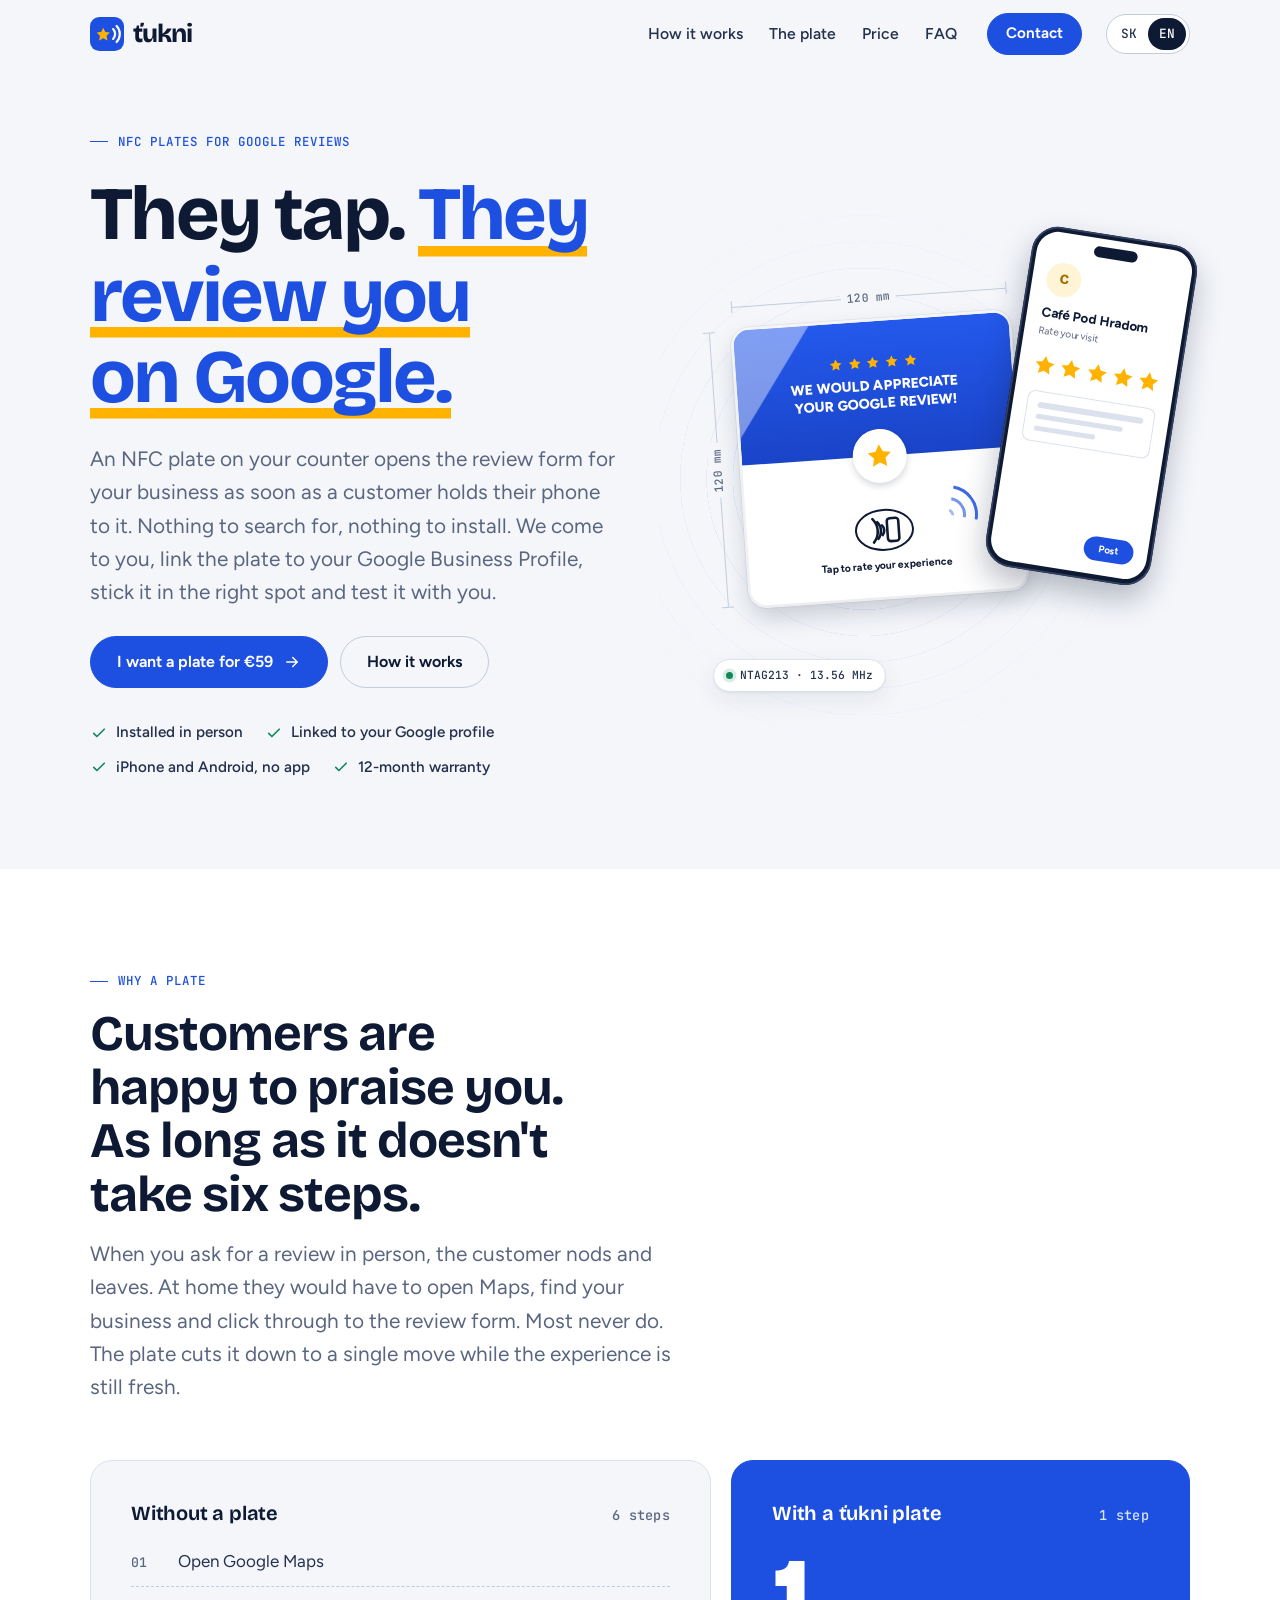
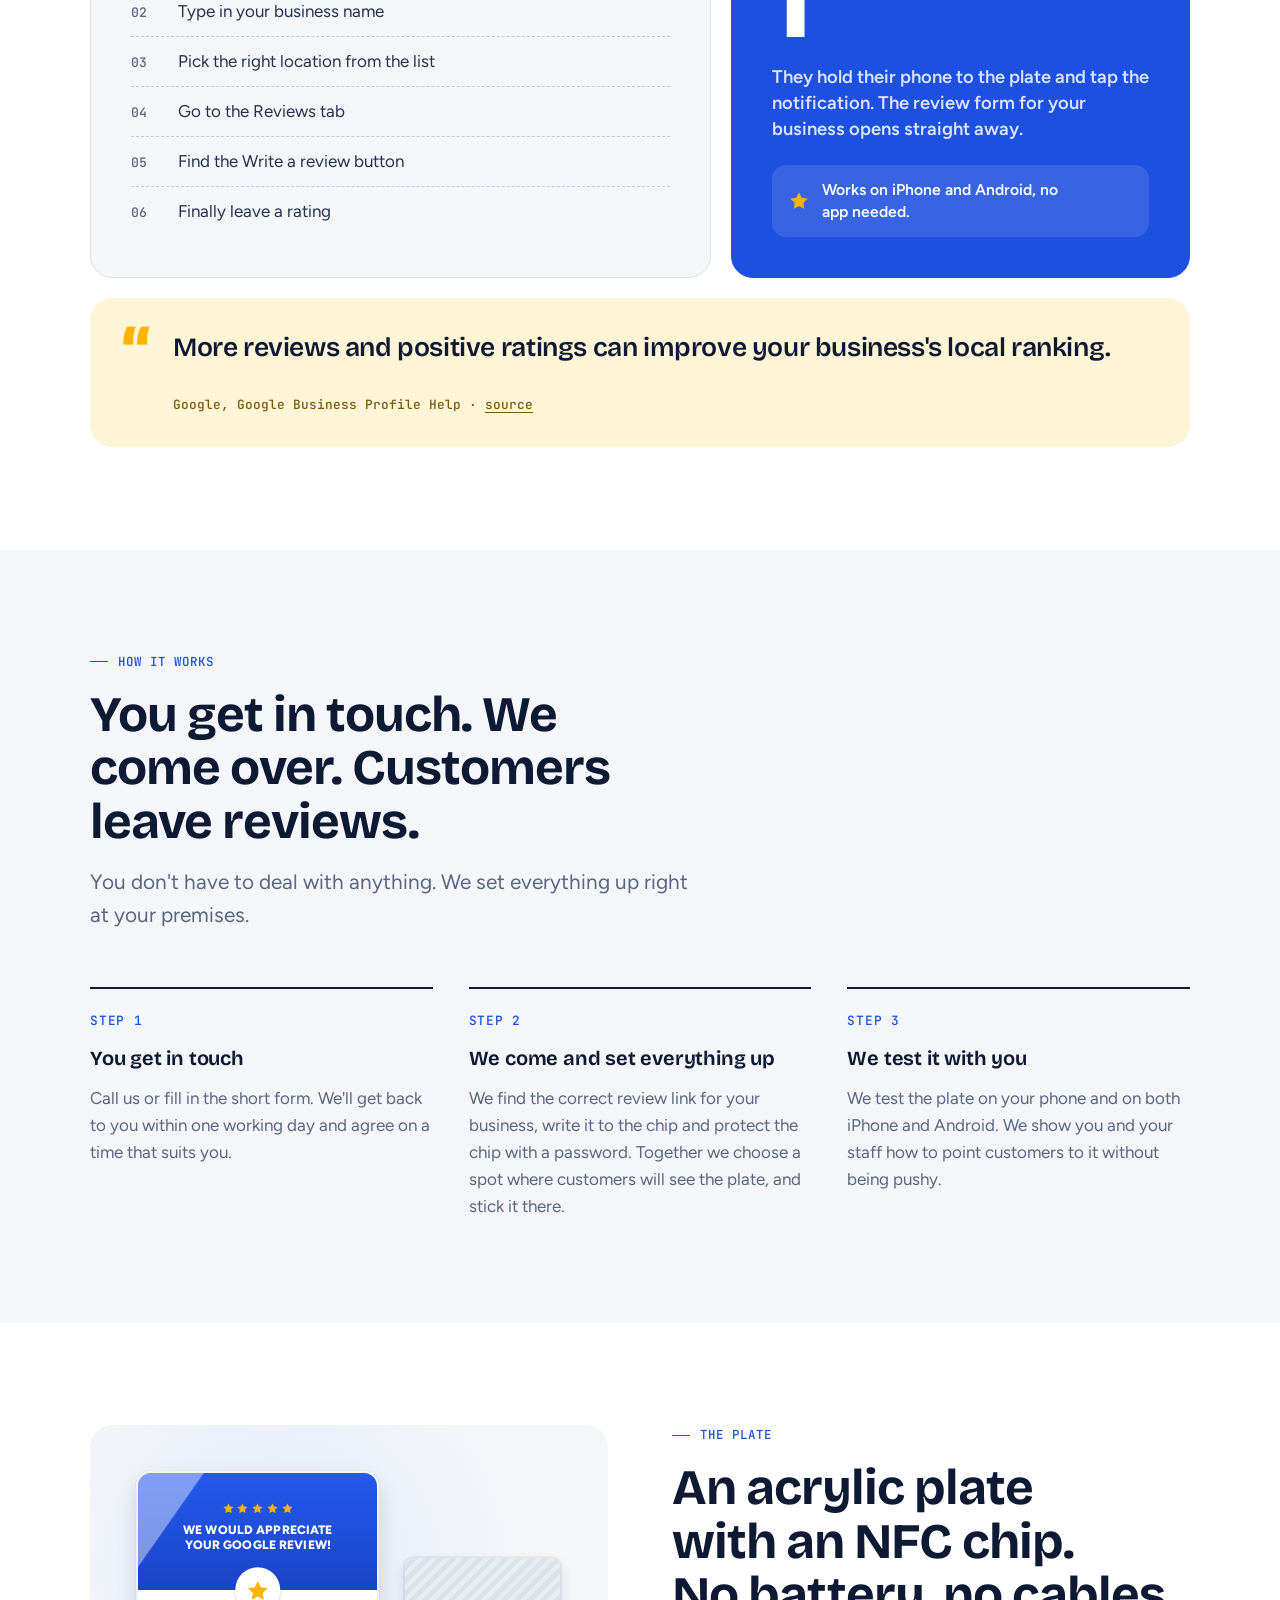
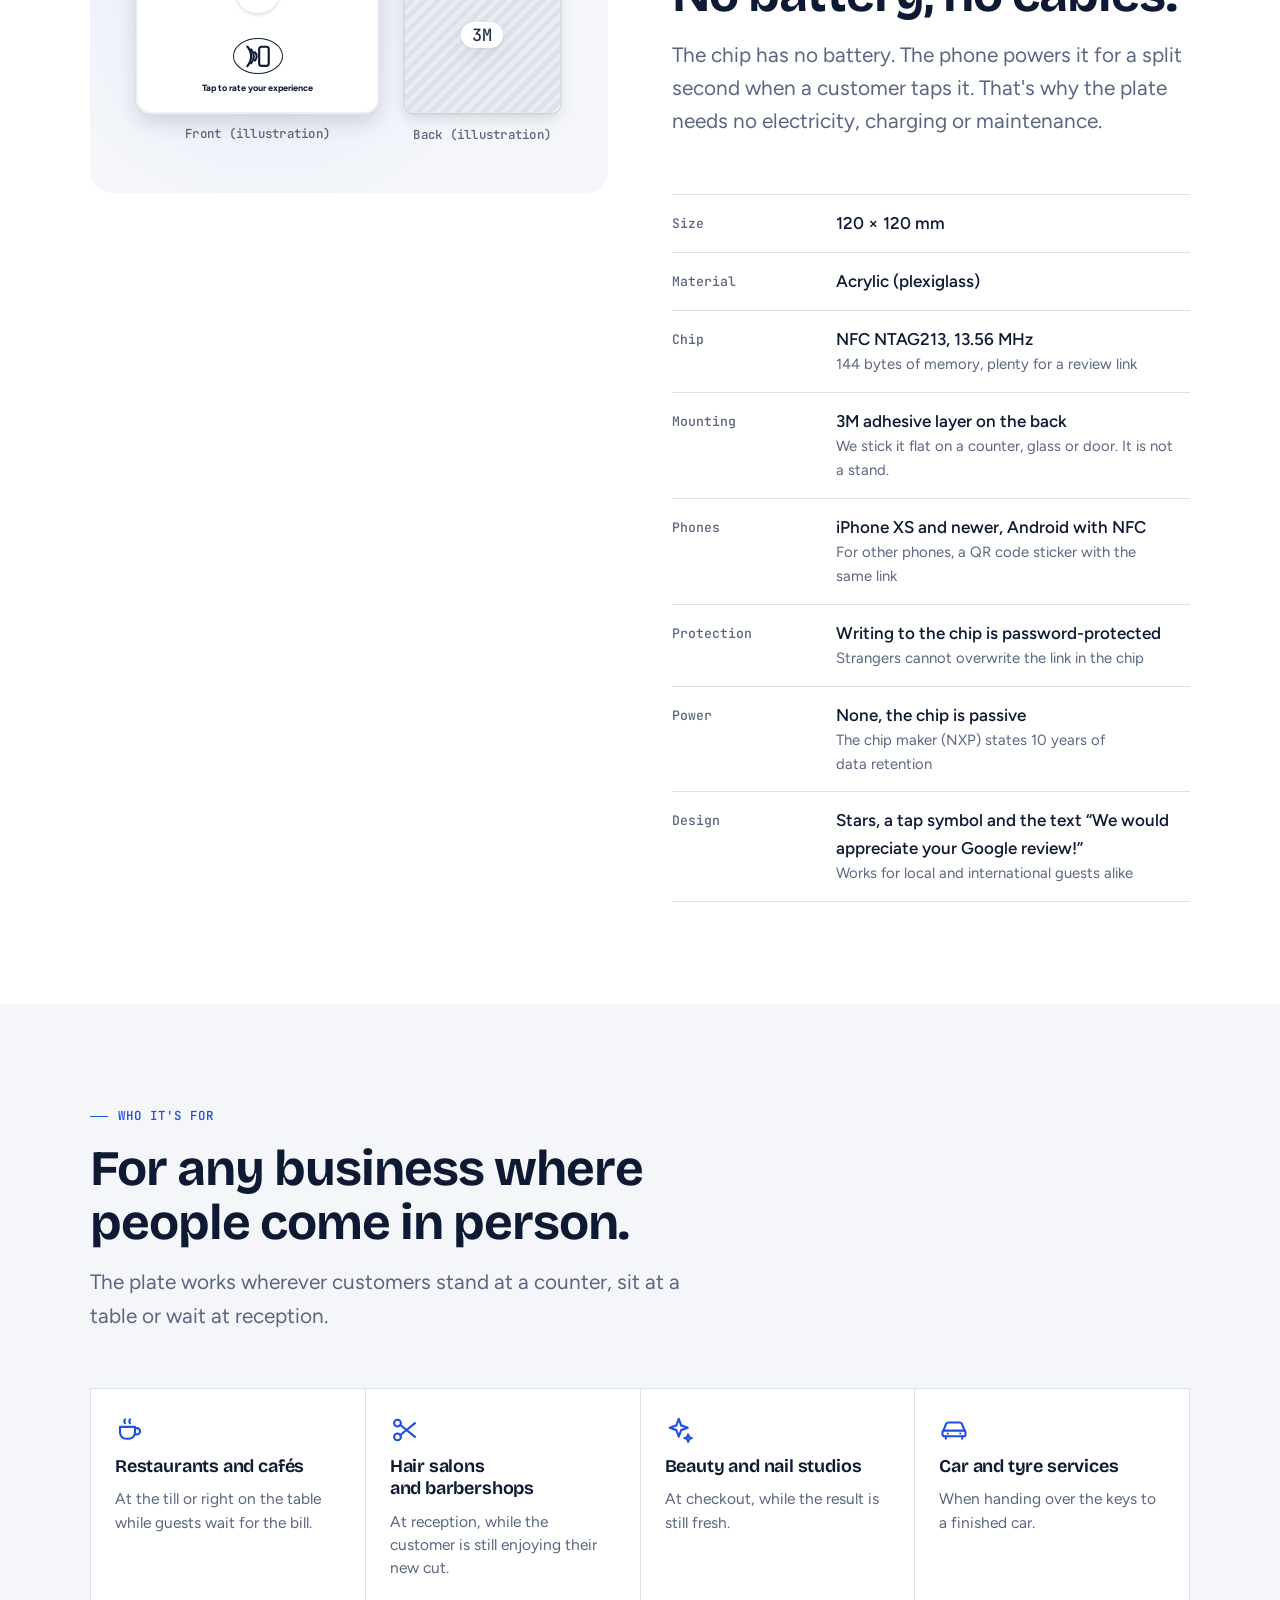
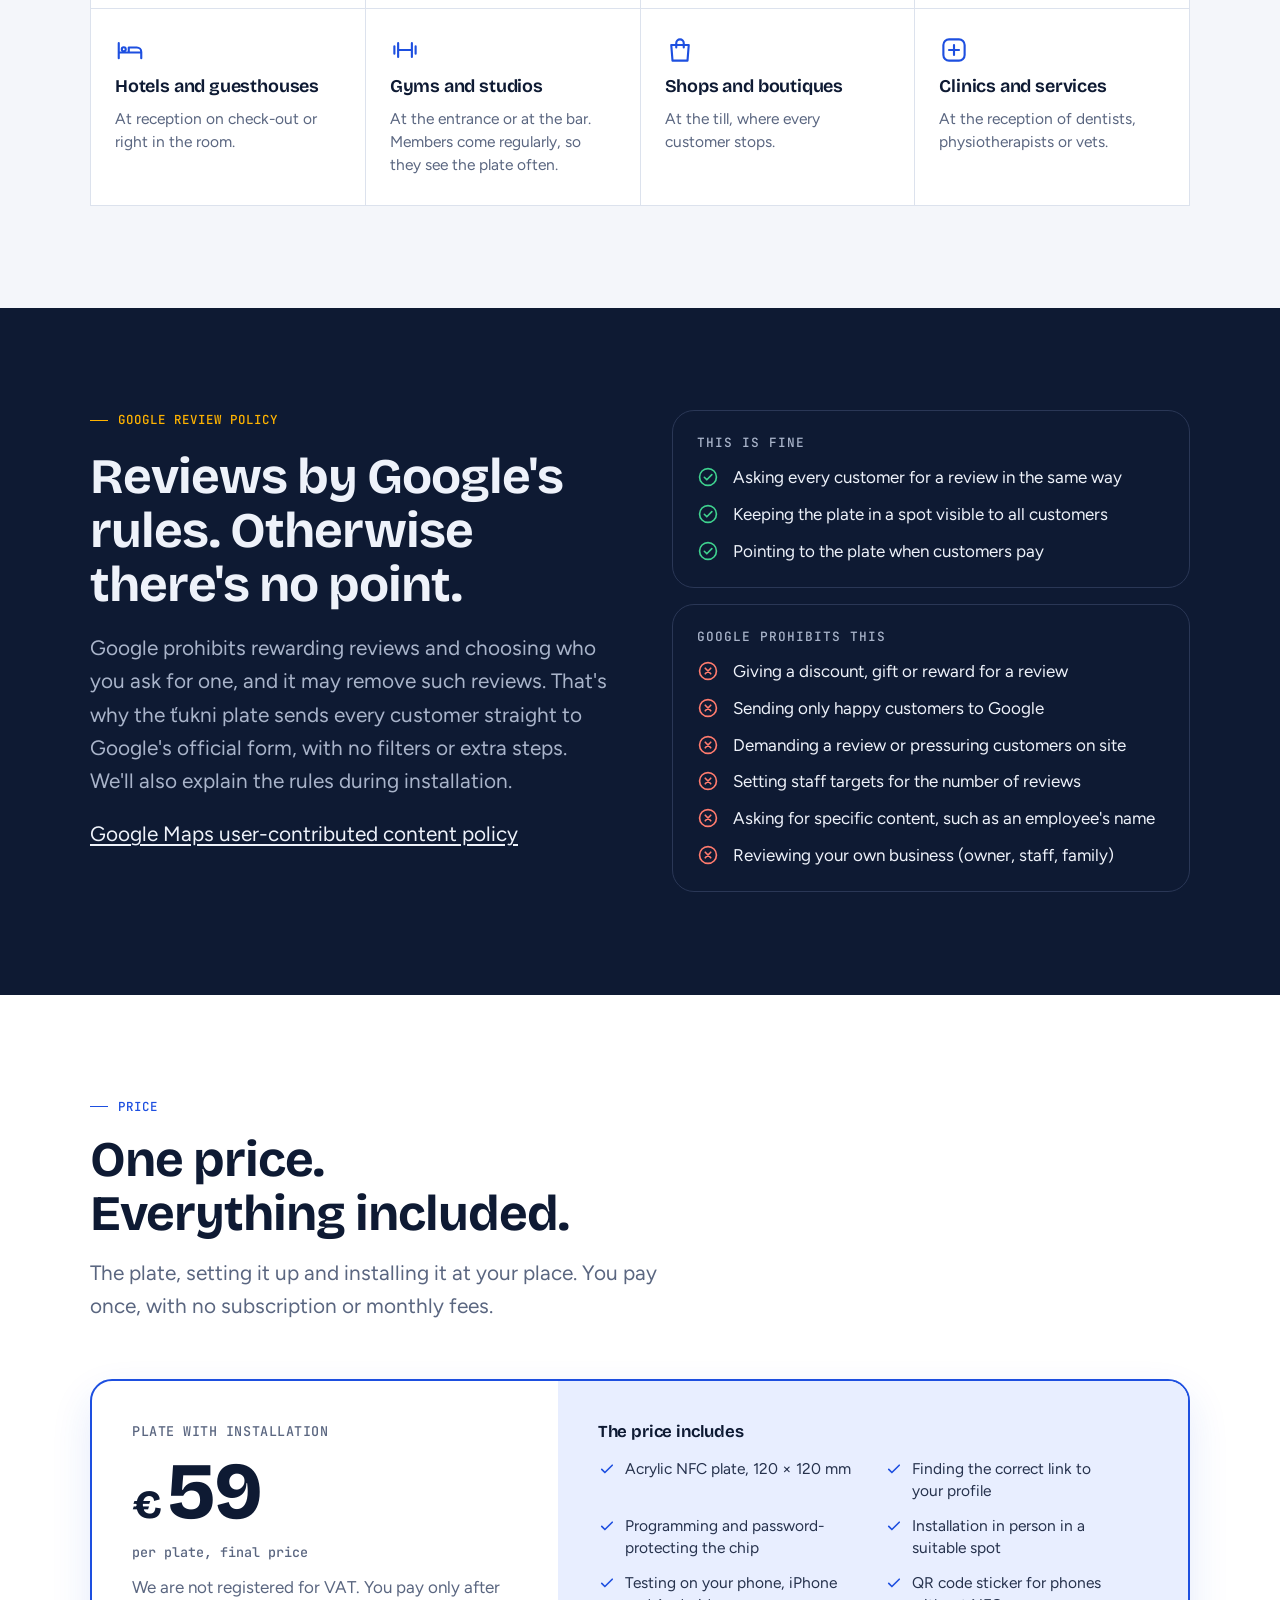
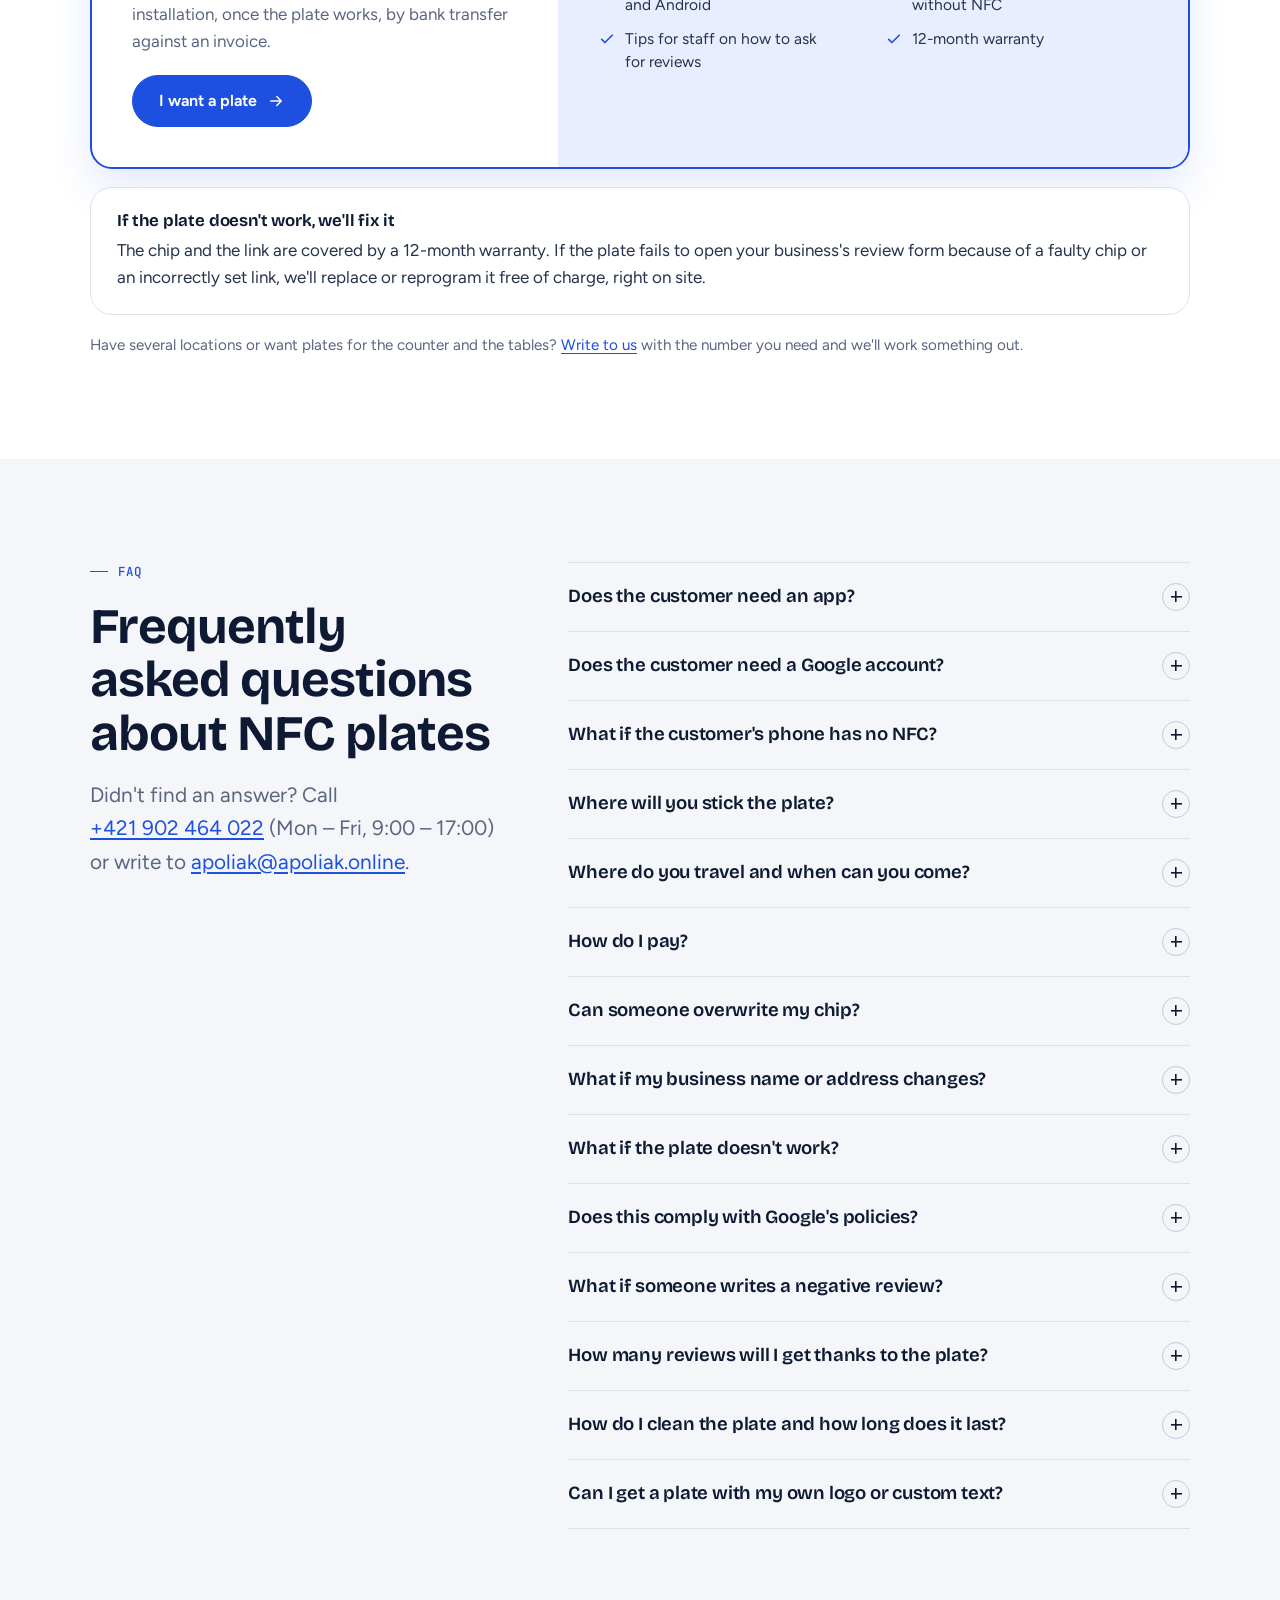
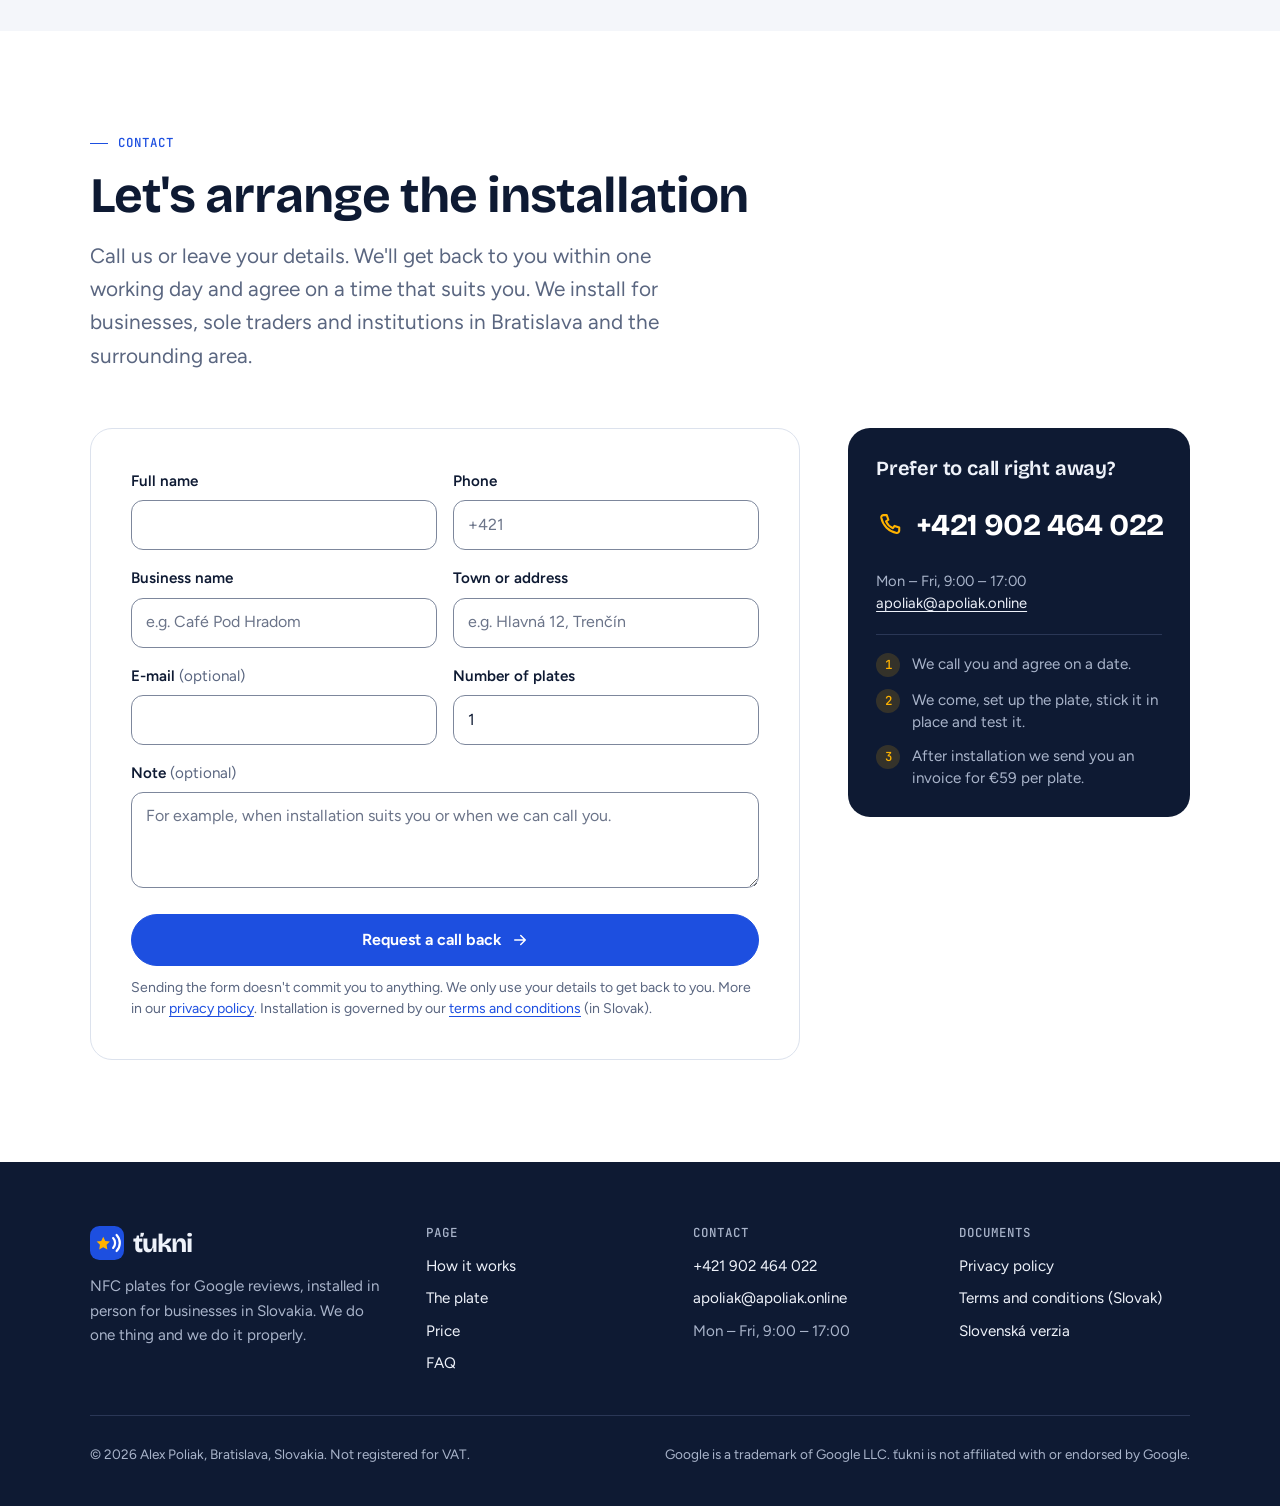
==== en/index.html @ 5bc1cb21 "Formulár bez cieľa mailto: (Chrome ho na HTTPS hlásil ako zmiešaný obsah) Bez JavaScriptu sa formulá" ====
<!doctype html>
<html lang="en">
<head>
  <meta charset="utf-8">
  <meta http-equiv="Content-Security-Policy" content="default-src 'self'; script-src 'self'; style-src 'self' 'unsafe-inline'; img-src 'self' data:; font-src 'self'; connect-src 'self' https://api.web3forms.com; form-action 'self' https://api.web3forms.com; base-uri 'self'; object-src 'none'">
  <meta name="referrer" content="strict-origin-when-cross-origin">
  <meta name="viewport" content="width=device-width, initial-scale=1, viewport-fit=cover">
  <title>NFC Google review plates with installation | ťukni</title>
  <meta name="description" content="An NFC plate for Google reviews, installed in person for €59. We come to you, link it to your Google Business Profile, stick it in place and test it. For businesses in Slovakia.">
  <meta name="theme-color" content="#f4f6fa">
  <meta name="color-scheme" content="light">
  <link rel="canonical" href="https://apoliak7777.github.io/Review-QR-Cards/en/">
  <link rel="alternate" hreflang="sk" href="https://apoliak7777.github.io/Review-QR-Cards/">
  <link rel="alternate" hreflang="en" href="https://apoliak7777.github.io/Review-QR-Cards/en/">
  <link rel="alternate" hreflang="x-default" href="https://apoliak7777.github.io/Review-QR-Cards/">

  <meta property="og:type" content="website">
  <meta property="og:locale" content="en_GB">
  <meta property="og:locale:alternate" content="sk_SK">
  <meta property="og:site_name" content="ťukni">
  <meta property="og:title" content="More Google reviews with a single tap">
  <meta property="og:description" content="An NFC plate on your counter opens your Google review form. We come over, set it up and stick it in place. €59 including installation.">
  <meta property="og:url" content="https://apoliak7777.github.io/Review-QR-Cards/en/">
  <meta property="og:image" content="https://apoliak7777.github.io/Review-QR-Cards/assets/img/og-image-en.png">
  <meta property="og:image:width" content="1200">
  <meta property="og:image:height" content="630">
  <meta name="twitter:card" content="summary_large_image">

  <link rel="icon" href="../assets/img/favicon.svg" type="image/svg+xml">
  <link rel="apple-touch-icon" href="../assets/img/apple-touch-icon.png">

  <link rel="preload" href="../assets/fonts/bricolage-grotesque-latin-wght-normal.woff2" as="font" type="font/woff2" crossorigin>
  <link rel="preload" href="../assets/fonts/figtree-latin-wght-normal.woff2" as="font" type="font/woff2" crossorigin>
  <link rel="preload" href="../assets/fonts/bricolage-grotesque-latin-ext-wght-normal.woff2" as="font" type="font/woff2" crossorigin>
  <link rel="preload" href="../assets/fonts/figtree-latin-ext-wght-normal.woff2" as="font" type="font/woff2" crossorigin>
  <link rel="stylesheet" href="../assets/css/style.css">
  <noscript><style>.order-form { display: none; }</style></noscript>

  <script type="application/ld+json">
  {
    "@context": "https://schema.org",
    "@type": "Product",
    "@id": "https://apoliak7777.github.io/Review-QR-Cards/en/#product",
    "name": "NFC plate for Google reviews with installation",
    "description": "A 120 × 120 mm acrylic plate with an NTAG213 NFC chip. We link it directly to your business's Google review form, stick it in place in person and test it. Works with iPhone and Android without an app.",
    "image": "https://apoliak7777.github.io/Review-QR-Cards/assets/img/og-image-en.png",
    "material": "acrylic",
    "offers": {
      "@type": "Offer",
      "price": "59.00",
      "priceCurrency": "EUR",
      "itemCondition": "https://schema.org/NewCondition",
      "url": "https://apoliak7777.github.io/Review-QR-Cards/en/#price",
      "areaServed": "SK",
      "seller": { "@id": "https://apoliak7777.github.io/Review-QR-Cards/#firma" }
    }
  }
  </script>
</head>
<body>
  <a class="skip-link" href="#content">Skip to content</a>

  <!-- Icons (sprite) -->
  <svg width="0" height="0" style="position:absolute" aria-hidden="true" focusable="false">
    <symbol id="i-star" viewBox="0 0 24 24"><path d="M12 2.6l2.9 5.9 6.5.95-4.7 4.58 1.1 6.47L12 17.45l-5.8 3.05 1.1-6.47L2.6 9.45l6.5-.95z"/></symbol>
    <symbol id="i-check" viewBox="0 0 24 24"><g fill="none" stroke="currentColor" stroke-width="2.2" stroke-linecap="round" stroke-linejoin="round"><path d="M5 12.5l4.2 4.2L19 7"/></g></symbol>
    <symbol id="i-arrow" viewBox="0 0 24 24"><g fill="none" stroke="currentColor" stroke-width="2" stroke-linecap="round" stroke-linejoin="round"><path d="M5 12h14M13 6l6 6-6 6"/></g></symbol>
    <symbol id="i-yes" viewBox="0 0 24 24"><g fill="none" stroke="currentColor" stroke-width="1.8" stroke-linecap="round" stroke-linejoin="round"><circle cx="12" cy="12" r="9.2"/><path d="M8 12.3l2.7 2.7L16.2 9.5"/></g></symbol>
    <symbol id="i-no" viewBox="0 0 24 24"><g fill="none" stroke="currentColor" stroke-width="1.8" stroke-linecap="round" stroke-linejoin="round"><circle cx="12" cy="12" r="9.2"/><path d="M9 9l6 6M15 9l-6 6"/></g></symbol>
    <symbol id="i-tap" viewBox="0 0 24 24"><g fill="none" stroke="currentColor" stroke-width="1.8" stroke-linecap="round" stroke-linejoin="round"><rect x="13.5" y="4" width="8" height="16" rx="2"/><path d="M10 8.6a5 5 0 0 1 0 6.8"/><path d="M6.8 6.2a8.6 8.6 0 0 1 0 11.6"/><path d="M3.6 3.8a12.2 12.2 0 0 1 0 16.4"/></g></symbol>
    <symbol id="i-phone" viewBox="0 0 24 24"><g fill="none" stroke="currentColor" stroke-width="1.8" stroke-linecap="round" stroke-linejoin="round"><path d="M6.6 3.5h2.6l1.4 4-2 1.4a11.5 11.5 0 0 0 5.9 5.9l1.4-2 4 1.4v2.6a2 2 0 0 1-2.2 2A16.5 16.5 0 0 1 4.5 5.7a2 2 0 0 1 2.1-2.2z"/></g></symbol>
    <symbol id="i-menu" viewBox="0 0 24 24"><g fill="none" stroke="currentColor" stroke-width="2" stroke-linecap="round"><path d="M4 7h16M4 12h16M4 17h16"/></g></symbol>
    <symbol id="i-close" viewBox="0 0 24 24"><g fill="none" stroke="currentColor" stroke-width="2" stroke-linecap="round"><path d="M6 6l12 12M18 6L6 18"/></g></symbol>
    <symbol id="i-mail" viewBox="0 0 24 24"><g fill="none" stroke="currentColor" stroke-width="1.8" stroke-linecap="round" stroke-linejoin="round"><rect x="3" y="5" width="18" height="14" rx="2.5"/><path d="M3.5 6.5l8.5 6.5 8.5-6.5"/></g></symbol>
    <symbol id="i-cafe" viewBox="0 0 24 24"><g fill="none" stroke="currentColor" stroke-width="1.7" stroke-linecap="round" stroke-linejoin="round"><path d="M4 9.5h12V14a5 5 0 0 1-5 5H9a5 5 0 0 1-5-5z"/><path d="M16 10.5h1.5a2.5 2.5 0 0 1 0 5H16"/><path d="M8 3.5c-.7.9-.7 2 0 3M12 3.5c-.7.9-.7 2 0 3"/></g></symbol>
    <symbol id="i-scissors" viewBox="0 0 24 24"><g fill="none" stroke="currentColor" stroke-width="1.7" stroke-linecap="round" stroke-linejoin="round"><circle cx="6" cy="6.5" r="2.7"/><circle cx="6" cy="17.5" r="2.7"/><path d="M8.3 8 20 17.5M8.3 16 20 6.5"/></g></symbol>
    <symbol id="i-sparkle" viewBox="0 0 24 24"><g fill="none" stroke="currentColor" stroke-width="1.7" stroke-linecap="round" stroke-linejoin="round"><path d="M11 3l1.9 5.3 5.3 1.9-5.3 1.9L11 17.4l-1.9-5.3-5.3-1.9 5.3-1.9z"/><path d="M18.5 15.5l.8 2.2 2.2.8-2.2.8-.8 2.2-.8-2.2-2.2-.8 2.2-.8z"/></g></symbol>
    <symbol id="i-car" viewBox="0 0 24 24"><g fill="none" stroke="currentColor" stroke-width="1.7" stroke-linecap="round" stroke-linejoin="round"><path d="M3.5 12.5l2-5A2 2 0 0 1 7.4 6h9.2a2 2 0 0 1 1.9 1.5l2 5"/><rect x="2.8" y="12.5" width="18.4" height="4.5" rx="1.5"/><path d="M5.5 17v2M18.5 17v2M7 14.8h.01M17 14.8h.01"/></g></symbol>
    <symbol id="i-bed" viewBox="0 0 24 24"><g fill="none" stroke="currentColor" stroke-width="1.7" stroke-linecap="round" stroke-linejoin="round"><path d="M3 18.5V6.5M3 14h18v4.5M21 14v-.5A3.5 3.5 0 0 0 17.5 10H11v4"/><circle cx="7" cy="11.4" r="1.6"/></g></symbol>
    <symbol id="i-gym" viewBox="0 0 24 24"><g fill="none" stroke="currentColor" stroke-width="1.7" stroke-linecap="round" stroke-linejoin="round"><path d="M6.5 6.5v11M17.5 6.5v11M3.5 9v6M20.5 9v6M6.5 12h11"/></g></symbol>
    <symbol id="i-bag" viewBox="0 0 24 24"><g fill="none" stroke="currentColor" stroke-width="1.7" stroke-linecap="round" stroke-linejoin="round"><path d="M5 8h14l-1 12.5H6z"/><path d="M9 10V6.5a3 3 0 0 1 6 0V10"/></g></symbol>
    <symbol id="i-medical" viewBox="0 0 24 24"><g fill="none" stroke="currentColor" stroke-width="1.7" stroke-linecap="round" stroke-linejoin="round"><rect x="3.5" y="3.5" width="17" height="17" rx="4.5"/><path d="M12 8v8M8 12h8"/></g></symbol>
  </svg>

  <header class="site-header" id="top">
    <div class="wrap header-inner">
      <a class="logo" href="./" aria-label="ťukni – home">
        <svg class="logo-mark" viewBox="0 0 40 40" aria-hidden="true"><rect width="40" height="40" rx="11" fill="#1d4fe0"/><path fill="#ffb300" d="M15.6 9.6l2.4 4.9 5.4.8-3.9 3.8.9 5.4-4.8-2.5-4.8 2.5.9-5.4-3.9-3.8 5.4-.8z" transform="translate(0 3)"/><path d="M27.2 14.2a8.4 8.4 0 0 1 0 11.6M31.3 10.6a13.6 13.6 0 0 1 0 18.8" fill="none" stroke="#fff" stroke-width="2.6" stroke-linecap="round"/></svg>
        ťukni
      </a>
      <nav class="nav" id="menu" aria-label="Main navigation">
        <ul class="nav-links">
          <li><a href="#how-it-works">How it works</a></li>
          <li><a href="#plate">The plate</a></li>
          <li><a href="#price">Price</a></li>
          <li><a href="#faq">FAQ</a></li>
        </ul>
        <a class="btn btn--small" href="#contact">Contact</a>
      </nav>
      <div class="lang-switch" aria-label="Language">
        <a href="../" lang="sk" hreflang="sk">SK</a>
        <a href="./" lang="en" hreflang="en" aria-current="true">EN</a>
      </div>
      <button class="nav-toggle" type="button" aria-expanded="false" aria-controls="menu" aria-label="Open menu">
        <svg aria-hidden="true"><use href="#i-menu"/></svg>
      </button>
    </div>
  </header>

  <main id="content">

    <!-- ===== HERO ===== -->
    <section class="hero" aria-labelledby="hero-title">
      <div class="wrap hero-grid">
        <div class="hero-copy">
          <h1 id="hero-title"><span class="eyebrow">NFC plates for Google reviews</span> They tap. <span class="mark">They review you on&nbsp;Google.</span></h1>
          <p class="hero-lead">An NFC plate on your counter opens the review form for your business as soon as a customer holds their phone to it. Nothing to search for, nothing to install. We come to you, link the plate to your Google Business Profile, stick it in the right spot and test it with you.</p>
          <div class="hero-actions">
            <a class="btn" href="#contact">I want a plate for €59 <svg aria-hidden="true"><use href="#i-arrow"/></svg></a>
            <a class="btn btn--ghost" href="#how-it-works">How it works</a>
          </div>
          <ul class="checks">
            <li><svg aria-hidden="true"><use href="#i-check"/></svg>Installed in person</li>
            <li><svg aria-hidden="true"><use href="#i-check"/></svg>Linked to your Google profile</li>
            <li><svg aria-hidden="true"><use href="#i-check"/></svg>iPhone and Android, no app</li>
            <li><svg aria-hidden="true"><use href="#i-check"/></svg>12-month warranty</li>
          </ul>
        </div>

        <div class="hero-visual">
          <div class="scene" role="img" aria-label="Illustration: a 120 × 120 mm acrylic NFC plate with stars and a phone that opens a five-star review form for the business when tapped against it">
            <div class="scene-rings"></div>
            <div class="plate">
              <div class="dim dim--top"><span>120&nbsp;mm</span></div>
              <div class="dim dim--side"><span>120&nbsp;mm</span></div>
              <div class="plate-face">
                <div class="plate-top">
                  <div class="plate-stars"><svg><use href="#i-star" fill="currentColor"/></svg><svg><use href="#i-star" fill="currentColor"/></svg><svg><use href="#i-star" fill="currentColor"/></svg><svg><use href="#i-star" fill="currentColor"/></svg><svg><use href="#i-star" fill="currentColor"/></svg></div>
                  <span>WE WOULD APPRECIATE<br>YOUR GOOGLE REVIEW!</span>
                </div>
                <div class="plate-bottom">
                  <div class="plate-badge"><svg><use href="#i-star" fill="currentColor"/></svg></div>
                  <div class="plate-tap"><svg><use href="#i-tap"/></svg></div>
                  <span>Tap to rate your experience</span>
                </div>
              </div>
            </div>
            <div class="waves"><span></span><span></span><span></span></div>
            <div class="phone">
              <div class="phone-screen">
                <div class="ps-avatar">C</div>
                <p class="ps-name">Café Pod Hradom</p>
                <p class="ps-sub">Rate your visit</p>
                <div class="ps-stars">
                  <svg style="--i:0"><use href="#i-star"/></svg>
                  <svg style="--i:1"><use href="#i-star"/></svg>
                  <svg style="--i:2"><use href="#i-star"/></svg>
                  <svg style="--i:3"><use href="#i-star"/></svg>
                  <svg style="--i:4"><use href="#i-star"/></svg>
                </div>
                <div class="ps-lines"><i></i><i></i><i></i></div>
                <span class="ps-btn">Post</span>
              </div>
            </div>
            <div class="scene-tag">NTAG213 · 13.56&nbsp;MHz</div>
          </div>
        </div>
      </div>
    </section>

    <!-- ===== WHY ===== -->
    <section class="section section--white" id="why" aria-labelledby="why-title">
      <div class="wrap">
        <div class="section-head">
          <span class="eyebrow">Why a plate</span>
          <h2 id="why-title"><span class="sent">Customers are happy to praise you.</span> <span class="sent">As long as it doesn't take six steps.</span></h2>
          <p>When you ask for a review in person, the customer nods and leaves. At home they would have to open Maps, find your business and click through to the review form. Most never do. The plate cuts it down to a single move while the experience is still fresh.</p>
        </div>

        <div class="compare">
          <div class="compare-card">
            <h3>Without a plate <span class="compare-count">6&nbsp;steps</span></h3>
            <ol class="steps-list">
              <li>Open Google Maps</li>
              <li>Type in your business name</li>
              <li>Pick the right location from the list</li>
              <li>Go to the Reviews tab</li>
              <li>Find the Write a review button</li>
              <li>Finally leave a rating</li>
            </ol>
          </div>
          <div class="compare-card compare-card--win">
            <h3>With a ťukni plate <span class="compare-count">1&nbsp;step</span></h3>
            <p class="compare-big">1<small>They hold their phone to the plate and tap the notification. The review form for your business opens straight away.</small></p>
            <p class="compare-note"><svg aria-hidden="true"><use href="#i-star" fill="currentColor"/></svg>Works on iPhone and Android, no app needed.</p>
          </div>
        </div>

        <figure class="quote">
          <span class="quote-mark" aria-hidden="true">“</span>
          <blockquote>
            <p>More reviews and positive ratings can improve your business's local ranking.</p>
          </blockquote>
          <figcaption>Google, Google Business Profile Help · <a href="https://support.google.com/business/answer/7091?hl=en" target="_blank" rel="noopener">source</a></figcaption>
        </figure>
      </div>
    </section>

    <!-- ===== HOW IT WORKS ===== -->
    <section class="section" id="how-it-works" aria-labelledby="how-title">
      <div class="wrap">
        <div class="section-head">
          <span class="eyebrow">How it works</span>
          <h2 id="how-title">You get in touch. We come over. Customers leave reviews.</h2>
          <p>You don't have to deal with anything. We set everything up right at your premises.</p>
        </div>
        <ol class="how">
          <li>
            <span class="how-num">Step 1</span>
            <h3>You get in touch</h3>
            <p>Call us or fill in the short form. We'll get back to you within one working day and agree on a time that suits you.</p>
          </li>
          <li>
            <span class="how-num">Step 2</span>
            <h3>We come and set everything up</h3>
            <p>We find the correct review link for your business, write it to the chip and protect the chip with a password. Together we choose a spot where customers will see the plate, and stick it there.</p>
          </li>
          <li>
            <span class="how-num">Step 3</span>
            <h3>We test it with you</h3>
            <p>We test the plate on your phone and on both iPhone and Android. We show you and your staff how to point customers to it without being pushy.</p>
          </li>
        </ol>
      </div>
    </section>

    <!-- ===== THE PLATE ===== -->
    <section class="section section--white" id="plate" aria-labelledby="plate-title">
      <div class="wrap spec">
        <div class="spec-stage" aria-hidden="true">
        <div class="spec-visual">
          <div class="spec-side">
            <div class="plate-face">
              <div class="plate-top">
                <div class="plate-stars"><svg><use href="#i-star" fill="currentColor"/></svg><svg><use href="#i-star" fill="currentColor"/></svg><svg><use href="#i-star" fill="currentColor"/></svg><svg><use href="#i-star" fill="currentColor"/></svg><svg><use href="#i-star" fill="currentColor"/></svg></div>
                <span>WE WOULD APPRECIATE<br>YOUR GOOGLE REVIEW!</span>
              </div>
              <div class="plate-bottom">
                <div class="plate-badge"><svg><use href="#i-star" fill="currentColor"/></svg></div>
                <div class="plate-tap"><svg><use href="#i-tap"/></svg></div>
                <span>Tap to rate your experience</span>
              </div>
            </div>
            <span class="spec-caption">Front (illustration)</span>
          </div>
          <div class="spec-side">
            <div class="plate-back"><span>3M</span></div>
            <span class="spec-caption">Back (illustration)</span>
          </div>
        </div>
        </div>

        <div>
          <div class="section-head">
            <span class="eyebrow">The plate</span>
            <h2 id="plate-title"><span class="sent">An acrylic plate with an NFC chip.</span> <span class="sent">No battery, no cables.</span></h2>
            <p>The chip has no battery. The phone powers it for a split second when a customer taps it. That's why the plate needs no electricity, charging or maintenance.</p>
          </div>
          <dl class="spec-list">
            <div class="spec-row"><dt>Size</dt><dd>120&nbsp;×&nbsp;120&nbsp;mm</dd></div>
            <div class="spec-row"><dt>Material</dt><dd>Acrylic (plexiglass)</dd></div>
            <div class="spec-row"><dt>Chip</dt><dd>NFC NTAG213, 13.56&nbsp;MHz<small>144&nbsp;bytes of memory, plenty for a review link</small></dd></div>
            <div class="spec-row"><dt>Mounting</dt><dd>3M adhesive layer on the back<small>We stick it flat on a counter, glass or door. It is not a stand.</small></dd></div>
            <div class="spec-row"><dt>Phones</dt><dd>iPhone XS and newer, Android with NFC<small>For other phones, a QR code sticker with the same link</small></dd></div>
            <div class="spec-row"><dt>Protection</dt><dd>Writing to the chip is password-protected<small>Strangers cannot overwrite the link in the chip</small></dd></div>
            <div class="spec-row"><dt>Power</dt><dd>None, the chip is passive<small>The chip maker (NXP) states 10&nbsp;years of data retention</small></dd></div>
            <div class="spec-row"><dt>Design</dt><dd>Stars, a tap symbol and the text “We would appreciate your Google review!”<small>Works for local and international guests alike</small></dd></div>
          </dl>
        </div>
      </div>
    </section>

    <!-- ===== WHO IT'S FOR ===== -->
    <section class="section" id="who" aria-labelledby="who-title">
      <div class="wrap">
        <div class="section-head">
          <span class="eyebrow">Who it's for</span>
          <h2 id="who-title">For any business where people come in person.</h2>
          <p>The plate works wherever customers stand at a counter, sit at a table or wait at reception.</p>
        </div>
        <ul class="who">
          <li><svg aria-hidden="true"><use href="#i-cafe"/></svg><h3>Restaurants and cafés</h3><p>At the till or right on the table while guests wait for the bill.</p></li>
          <li><svg aria-hidden="true"><use href="#i-scissors"/></svg><h3>Hair salons and barbershops</h3><p>At reception, while the customer is still enjoying their new cut.</p></li>
          <li><svg aria-hidden="true"><use href="#i-sparkle"/></svg><h3>Beauty and nail studios</h3><p>At checkout, while the result is still fresh.</p></li>
          <li><svg aria-hidden="true"><use href="#i-car"/></svg><h3>Car and tyre services</h3><p>When handing over the keys to a finished car.</p></li>
          <li><svg aria-hidden="true"><use href="#i-bed"/></svg><h3>Hotels and guesthouses</h3><p>At reception on check-out or right in the room.</p></li>
          <li><svg aria-hidden="true"><use href="#i-gym"/></svg><h3>Gyms and studios</h3><p>At the entrance or at the bar. Members come regularly, so they see the plate often.</p></li>
          <li><svg aria-hidden="true"><use href="#i-bag"/></svg><h3>Shops and boutiques</h3><p>At the till, where every customer stops.</p></li>
          <li><svg aria-hidden="true"><use href="#i-medical"/></svg><h3>Clinics and services</h3><p>At the reception of dentists, physiotherapists or vets.</p></li>
        </ul>
      </div>
    </section>

    <!-- ===== GOOGLE POLICY ===== -->
    <section class="section section--ink" id="rules" aria-labelledby="rules-title">
      <div class="wrap rules">
        <div class="rules-copy">
          <span class="eyebrow">Google review policy</span>
          <h2 id="rules-title">Reviews by Google's rules. Otherwise there's no point.</h2>
          <p>Google prohibits rewarding reviews and choosing who you ask for one, and it may remove such reviews. That's why the ťukni plate sends every customer straight to Google's official form, with no filters or extra steps. We'll also explain the rules during installation.</p>
          <p><a href="https://support.google.com/contributionpolicy/answer/7400114?hl=en" target="_blank" rel="noopener">Google Maps user-contributed content policy</a></p>
        </div>
        <div class="rules-lists">
          <div class="rule-group rule-group--yes">
            <h3>This is fine</h3>
            <ul>
              <li><svg aria-hidden="true"><use href="#i-yes"/></svg>Asking every customer for a review in the same way</li>
              <li><svg aria-hidden="true"><use href="#i-yes"/></svg>Keeping the plate in a spot visible to all customers</li>
              <li><svg aria-hidden="true"><use href="#i-yes"/></svg>Pointing to the plate when customers pay</li>
            </ul>
          </div>
          <div class="rule-group rule-group--no">
            <h3>Google prohibits this</h3>
            <ul>
              <li><svg aria-hidden="true"><use href="#i-no"/></svg>Giving a discount, gift or reward for a review</li>
              <li><svg aria-hidden="true"><use href="#i-no"/></svg>Sending only happy customers to Google</li>
              <li><svg aria-hidden="true"><use href="#i-no"/></svg>Demanding a review or pressuring customers on site</li>
              <li><svg aria-hidden="true"><use href="#i-no"/></svg>Setting staff targets for the number of reviews</li>
              <li><svg aria-hidden="true"><use href="#i-no"/></svg>Asking for specific content, such as an employee's name</li>
              <li><svg aria-hidden="true"><use href="#i-no"/></svg>Reviewing your own business (owner, staff, family)</li>
            </ul>
          </div>
        </div>
      </div>
    </section>

    <!-- ===== PRICE ===== -->
    <section class="section section--white" id="price" aria-labelledby="price-title">
      <div class="wrap">
        <div class="section-head">
          <span class="eyebrow">Price</span>
          <h2 id="price-title">One price. Everything included.</h2>
          <p>The plate, setting it up and installing it at your place. You pay once, with no subscription or monthly fees.</p>
        </div>

        <div class="price-card">
          <div class="price-main">
            <span class="plan-name">Plate with installation</span>
            <span class="plan-amount plan-amount--pre"><span>€</span>59</span>
            <span class="plan-unit">per plate, final price</span>
            <p>We are not registered for VAT. You pay only after installation, once the plate works, by bank transfer against an invoice.</p>
            <a class="btn" href="#contact">I want a plate <svg aria-hidden="true"><use href="#i-arrow"/></svg></a>
          </div>
          <div class="price-includes">
            <h3>The price includes</h3>
            <ul>
              <li><svg aria-hidden="true"><use href="#i-check"/></svg>Acrylic NFC plate, 120&nbsp;×&nbsp;120&nbsp;mm</li>
              <li><svg aria-hidden="true"><use href="#i-check"/></svg>Finding the correct link to your profile</li>
              <li><svg aria-hidden="true"><use href="#i-check"/></svg>Programming and password-protecting the chip</li>
              <li><svg aria-hidden="true"><use href="#i-check"/></svg>Installation in person in a suitable spot</li>
              <li><svg aria-hidden="true"><use href="#i-check"/></svg>Testing on your phone, iPhone and Android</li>
              <li><svg aria-hidden="true"><use href="#i-check"/></svg>QR code sticker for phones without NFC</li>
              <li><svg aria-hidden="true"><use href="#i-check"/></svg>Tips for staff on how to ask for reviews</li>
              <li><svg aria-hidden="true"><use href="#i-check"/></svg>12-month warranty</li>
            </ul>
          </div>
        </div>

        <div class="guarantee">
          <h3>If the plate doesn't work, we'll fix it</h3>
          <p>The chip and the link are covered by a 12-month warranty. If the plate fails to open your business's review form because of a faulty chip or an incorrectly set link, we'll replace or reprogram it free of charge, right on site.</p>
        </div>
        <p class="price-note">Have several locations or want plates for the counter and the tables? <a href="#contact">Write to us</a> with the number you need and we'll work something out.</p>
      </div>
    </section>

    <!-- ===== FAQ ===== -->
    <section class="section" id="faq" aria-labelledby="faq-title">
      <div class="wrap faq">
        <div class="faq-aside">
          <span class="eyebrow">FAQ</span>
          <h2 id="faq-title">Frequently asked questions about NFC plates</h2>
          <p>Didn't find an answer? Call <a href="tel:+421902464022">+421 902 464 022</a> (Mon – Fri, 9:00 – 17:00) or write to <a href="mailto:apoliak@apoliak.online">apoliak@apoliak.online</a>.</p>
        </div>
        <div class="faq-list">
          <details class="faq-item">
            <summary>Does the customer need an app?</summary>
            <div class="faq-body"><p>No. All it takes is an unlocked phone: an iPhone XS or newer, or an Android phone with NFC turned on. It usually is on if the customer pays with their phone. After tapping, a notification appears and one tap opens the review form.</p></div>
          </details>
          <details class="faq-item">
            <summary>Does the customer need a Google account?</summary>
            <div class="faq-body"><p>Yes. Only signed-in users can write a Google review; that's how Google set it up. Most Android users are signed in. On iPhone the review form often opens in Safari, and if the customer isn't signed in there, Google asks them to sign in first. The same applies to the QR code.</p></div>
          </details>
          <details class="faq-item">
            <summary>What if the customer's phone has no NFC?</summary>
            <div class="faq-body"><p>They scan the QR code with the camera. During installation we'll also put up a QR code sticker, for example next to the plate or on the menu. It leads to the same link as the chip.</p></div>
          </details>
          <details class="faq-item">
            <summary>Where will you stick the plate?</summary>
            <div class="faq-body"><p>We choose the spot together during installation. Ideally where customers see it when paying, but not right next to the card terminal, so they don't confuse the two. The plate is stuck flat on a counter, glass or door; it is not a stand. We don't stick it directly on metal, where the chip might not work.</p></div>
          </details>
          <details class="faq-item">
            <summary>Where do you travel and when can you come?</summary>
            <div class="faq-body"><p>We install in Bratislava and the surrounding area, where travel is included in the price. If your business is elsewhere in Slovakia, tell us where and we'll work something out. We'll get back to you within one working day. The installation itself usually takes no more than half an hour.</p></div>
          </details>
          <details class="faq-item">
            <summary>How do I pay?</summary>
            <div class="faq-body"><p>Only after installation, once the plate works. We send you an invoice and you pay by bank transfer. We are not registered for VAT, so €59 is the final price for the plate including installation.</p></div>
          </details>
          <details class="faq-item">
            <summary>Can someone overwrite my chip?</summary>
            <div class="faq-body"><p>No. We protect writing to the chip with a password, so no stranger can put a link to another website on it. Cheap stickers without protection, on the other hand, can be overwritten by anyone with a phone.</p></div>
          </details>
          <details class="faq-item">
            <summary>What if my business name or address changes?</summary>
            <div class="faq-body"><p>The link points to your Google Business Profile, not to your business name. If you change the name or opening hours in the same profile, the plate keeps working. If you move or switch to a new profile, the link needs to change. There's no need to remove the plate; we reprogram it on site.</p></div>
          </details>
          <details class="faq-item">
            <summary>What if the plate doesn't work?</summary>
            <div class="faq-body"><p>The chip and the link are covered by a 12-month warranty from installation. Just call or write. If the chip is faulty or the link was set incorrectly, we replace or reprogram the plate free of charge.</p></div>
          </details>
          <details class="faq-item">
            <summary>Does this comply with Google's policies?</summary>
            <div class="faq-body"><p>Yes, if you use it correctly. Google allows you to ask customers for reviews as long as you don't offer rewards, don't ask only happy customers, don't pressure anyone and don't review yourself or through staff or family. The plate sends everyone the same way to Google's official form.</p></div>
          </details>
          <details class="faq-item">
            <summary>What if someone writes a negative review?</summary>
            <div class="faq-body"><p>It can happen. The plate treats all customers the same, because Google's policies prohibit asking only satisfied customers. But you can publicly and factually reply to every review in your Google Business Profile. The reply appears right below the review, where other customers see it too. You can report a review that breaks Google's policies (for example, a fake or offensive one) to Google. And when many regular customers leave reviews, a single critical one gets lost in the overall average far more easily than when you only have a few.</p></div>
          </details>
          <details class="faq-item">
            <summary>How many reviews will I get thanks to the plate?</summary>
            <div class="faq-body"><p>It depends on the number of customers and whether they know about the plate. We won't promise specific numbers. It works best when staff say at checkout: “If you'd like to rate us, just hold your phone here.”</p></div>
          </details>
          <details class="faq-item">
            <summary>How do I clean the plate and how long does it last?</summary>
            <div class="faq-body"><p>Wipe the acrylic with a damp cloth. The chip has no battery, nothing on it wears out, and the chip maker states 10&nbsp;years of data retention.</p></div>
          </details>
          <details class="faq-item">
            <summary>Can I get a plate with my own logo or custom text?</summary>
            <div class="faq-body"><p>For larger quantities, yes. Tell us how many plates you need and we'll send you a design and a price.</p></div>
          </details>
        </div>
      </div>
    </section>

    <!-- ===== CONTACT ===== -->
    <section class="section section--white" id="contact" aria-labelledby="contact-title">
      <div class="wrap">
        <div class="section-head">
          <span class="eyebrow">Contact</span>
          <h2 id="contact-title">Let's arrange the installation</h2>
          <p>Call us or leave your details. We'll get back to you within one working day and agree on a time that suits you. We install for businesses, sole traders and institutions in Bratislava and the surrounding area.</p>
        </div>

        <div class="order">
          <div>
            <!--
              SENDING SETUP (same values as in the Slovak index.html):
              data-web3forms-key  = access key from web3forms.com (messages arrive by e-mail)
              data-email          = address used for the e-mail fallback when the key is empty
              Without JavaScript the form is hidden and the e-mail and phone are shown instead (noscript).
            -->
            <noscript><p class="form-note">The form needs JavaScript. Write to us at <a href="mailto:apoliak@apoliak.online">apoliak@apoliak.online</a> or call <a href="tel:+421902464022">+421 902 464 022</a>.</p></noscript>
            <form class="order-form" id="order-form" method="post"
                  data-web3forms-key=""
                  data-email="apoliak@apoliak.online">

              <div class="field-grid">
                <div class="field">
                  <label for="meno">Full name</label>
                  <input type="text" id="meno" name="meno" autocomplete="name" required>
                  <span class="error">Please enter your name.</span>
                </div>
                <div class="field">
                  <label for="telefon">Phone</label>
                  <input type="tel" id="telefon" name="telefon" autocomplete="tel" required placeholder="+421">
                  <span class="error">Please enter your phone number so we can call you.</span>
                </div>
                <div class="field">
                  <label for="prevadzka">Business name</label>
                  <input type="text" id="prevadzka" name="prevadzka" autocomplete="organization" required placeholder="e.g. Café Pod Hradom">
                  <span class="error">Please enter your business name.</span>
                </div>
                <div class="field">
                  <label for="mesto">Town or address</label>
                  <input type="text" id="mesto" name="mesto" autocomplete="address-level2" required placeholder="e.g. Hlavná 12, Trenčín">
                  <span class="error">Please tell us where your business is.</span>
                </div>
                <div class="field">
                  <label for="email">E-mail <span class="opt">(optional)</span></label>
                  <input type="email" id="email" name="email" autocomplete="email">
                  <span class="error">Please check the e-mail, e.g. name@company.sk.</span>
                </div>
                <div class="field">
                  <label for="pocet">Number of plates</label>
                  <input type="number" id="pocet" name="pocet" min="1" max="50" step="1" value="1" inputmode="numeric" required>
                  <span class="error">Enter a whole number from 1 to 50.</span>
                </div>
                <div class="field field--full">
                  <label for="poznamka">Note <span class="opt">(optional)</span></label>
                  <textarea id="poznamka" name="poznamka" rows="3" maxlength="500" placeholder="For example, when installation suits you or when we can call you."></textarea>
                </div>
              </div>

              <div class="honeypot" aria-hidden="true">
                <label for="botcheck">Do not fill in</label>
                <input type="checkbox" id="botcheck" name="botcheck" tabindex="-1" autocomplete="off">
              </div>

              <div class="form-actions">
                <button class="btn btn--block" type="submit" id="submit-btn">Request a call back <svg aria-hidden="true"><use href="#i-arrow"/></svg></button>
                <p class="form-status" id="form-status" role="alert"></p>
                <p class="form-note">Sending the form doesn't commit you to anything. We only use your details to get back to you. More in our <a href="privacy.html">privacy policy</a>. Installation is governed by our <a href="../obchodne-podmienky.html" hreflang="sk">terms and conditions</a> (in Slovak).</p>
              </div>
            </form>

            <div class="form-success" id="form-success" hidden tabindex="-1">
              <div class="form-success-icon"><svg aria-hidden="true"><use href="#i-check"/></svg></div>
              <h3 id="success-title">Thank you, we'll be in touch.</h3>
              <p id="success-text">We'll call you within one working day to arrange the installation.</p>
              <div class="copy-line" id="success-fallback" hidden>
                <span>Address: <strong id="fallback-email">apoliak@apoliak.online</strong></span>
                <a class="btn btn--ghost btn--small" id="fallback-link" href="mailto:apoliak@apoliak.online">Open the e-mail again</a>
                <label class="visually-hidden" for="order-text">Message text</label>
                <textarea id="order-text" rows="8" readonly></textarea>
                <button class="btn btn--ghost btn--small" type="button" id="copy-order">Copy text</button>
                <button class="btn btn--ghost btn--small" type="button" id="edit-order">Edit details</button>
              </div>
              <p>In a hurry? Call <a href="tel:+421902464022">+421 902 464 022</a>.</p>
            </div>
          </div>

          <aside class="order-summary" aria-labelledby="summary-title">
            <h3 id="summary-title">Prefer to call right away?</h3>
            <a class="contact-phone" href="tel:+421902464022"><svg aria-hidden="true"><use href="#i-phone"/></svg>+421 902 464 022</a>
            <p class="summary-contact">Mon – Fri, 9:00 – 17:00<br><a href="mailto:apoliak@apoliak.online">apoliak@apoliak.online</a></p>
            <ol class="next-steps">
              <li>We call you and agree on a date.</li>
              <li>We come, set up the plate, stick it in place and test it.</li>
              <li>After installation we send you an invoice for €59 per plate.</li>
            </ol>
          </aside>
        </div>
      </div>
    </section>

  </main>

  <footer class="site-footer">
    <div class="wrap">
      <div class="footer-grid">
        <div class="footer-brand">
          <a class="logo" href="./" aria-label="ťukni – home">
            <svg class="logo-mark" viewBox="0 0 40 40" aria-hidden="true"><rect width="40" height="40" rx="11" fill="#1d4fe0"/><path fill="#ffb300" d="M15.6 9.6l2.4 4.9 5.4.8-3.9 3.8.9 5.4-4.8-2.5-4.8 2.5.9-5.4-3.9-3.8 5.4-.8z" transform="translate(0 3)"/><path d="M27.2 14.2a8.4 8.4 0 0 1 0 11.6M31.3 10.6a13.6 13.6 0 0 1 0 18.8" fill="none" stroke="#fff" stroke-width="2.6" stroke-linecap="round"/></svg>
            ťukni
          </a>
          <p>NFC plates for Google reviews, installed in person for businesses in Slovakia. We do one thing and we do it properly.</p>
        </div>
        <div>
          <h2>Page</h2>
          <ul>
            <li><a href="#how-it-works">How it works</a></li>
            <li><a href="#plate">The plate</a></li>
            <li><a href="#price">Price</a></li>
            <li><a href="#faq">FAQ</a></li>
          </ul>
        </div>
        <div>
          <h2>Contact</h2>
          <ul>
            <li><a href="tel:+421902464022">+421 902 464 022</a></li>
            <li><a href="mailto:apoliak@apoliak.online">apoliak@apoliak.online</a></li>
            <li>Mon – Fri, 9:00 – 17:00</li>
          </ul>
        </div>
        <div>
          <h2>Documents</h2>
          <ul>
            <li><a href="privacy.html">Privacy policy</a></li>
            <li><a href="../obchodne-podmienky.html" hreflang="sk">Terms and conditions (Slovak)</a></li>
            <li><a href="../" lang="sk" hreflang="sk">Slovenská verzia</a></li>
          </ul>
        </div>
      </div>
      <div class="footer-legal">
        <p>© <span data-year>2026</span> Alex Poliak, Bratislava, Slovakia. Not registered for VAT.</p>
        <p>Google is a trademark of Google LLC. ťukni is not affiliated with or endorsed by Google.</p>
      </div>
    </div>
  </footer>

  <div class="mobile-cta" id="mobile-cta" aria-hidden="true">
    <div><strong>€59 including installation</strong><br><span>We come and set it up</span></div>
    <a class="btn btn--small" href="#contact" tabindex="-1">Contact us</a>
  </div>

  <script src="../assets/js/main.js" defer></script>
</body>
</html>
---- assets/css/style.css ----
/* ==========================================================================
   Ťukni – NFC tabuľky na Google recenzie
   Farby, písma a rozostupy sú definované ako tokeny v :root.
   ========================================================================== */

/* ---------- Písma (self-hosted, žiadne požiadavky na Google Fonts) ---------- */
@font-face {
  font-family: "Bricolage Grotesque";
  font-style: normal;
  font-display: swap;
  font-weight: 200 800;
  src: url("../fonts/bricolage-grotesque-latin-ext-wght-normal.woff2") format("woff2");
  unicode-range: U+0100-02BA, U+02BD-02C5, U+02C7-02CC, U+02CE-02D7, U+02DD-02FF, U+0304, U+0308, U+0329, U+1D00-1DBF, U+1E00-1E9F, U+1EF2-1EFF, U+2020, U+20A0-20AB, U+20AD-20C0, U+2113, U+2C60-2C7F, U+A720-A7FF;
}
@font-face {
  font-family: "Bricolage Grotesque";
  font-style: normal;
  font-display: swap;
  font-weight: 200 800;
  src: url("../fonts/bricolage-grotesque-latin-wght-normal.woff2") format("woff2");
  unicode-range: U+0000-00FF, U+0131, U+0152-0153, U+02BB-02BC, U+02C6, U+02DA, U+02DC, U+0304, U+0308, U+0329, U+2000-206F, U+20AC, U+2122, U+2191, U+2193, U+2212, U+2215, U+FEFF, U+FFFD;
}
@font-face {
  font-family: "Figtree";
  font-style: normal;
  font-display: swap;
  font-weight: 300 900;
  src: url("../fonts/figtree-latin-ext-wght-normal.woff2") format("woff2");
  unicode-range: U+0100-02BA, U+02BD-02C5, U+02C7-02CC, U+02CE-02D7, U+02DD-02FF, U+0304, U+0308, U+0329, U+1D00-1DBF, U+1E00-1E9F, U+1EF2-1EFF, U+2020, U+20A0-20AB, U+20AD-20C0, U+2113, U+2C60-2C7F, U+A720-A7FF;
}
@font-face {
  font-family: "Figtree";
  font-style: normal;
  font-display: swap;
  font-weight: 300 900;
  src: url("../fonts/figtree-latin-wght-normal.woff2") format("woff2");
  unicode-range: U+0000-00FF, U+0131, U+0152-0153, U+02BB-02BC, U+02C6, U+02DA, U+02DC, U+0304, U+0308, U+0329, U+2000-206F, U+20AC, U+2122, U+2191, U+2193, U+2212, U+2215, U+FEFF, U+FFFD;
}
@font-face {
  font-family: "JetBrains Mono";
  font-style: normal;
  font-display: swap;
  font-weight: 500;
  src: url("../fonts/jetbrains-mono-latin-ext-500-normal.woff2") format("woff2");
  unicode-range: U+0100-02BA, U+02BD-02C5, U+02C7-02CC, U+02CE-02D7, U+02DD-02FF, U+0304, U+0308, U+0329, U+1D00-1DBF, U+1E00-1E9F, U+1EF2-1EFF, U+2020, U+20A0-20AB, U+20AD-20C0, U+2113, U+2C60-2C7F, U+A720-A7FF;
}
@font-face {
  font-family: "JetBrains Mono";
  font-style: normal;
  font-display: swap;
  font-weight: 500;
  src: url("../fonts/jetbrains-mono-latin-500-normal.woff2") format("woff2");
  unicode-range: U+0000-00FF, U+0131, U+0152-0153, U+02BB-02BC, U+02C6, U+02DA, U+02DC, U+0304, U+0308, U+0329, U+2000-206F, U+20AC, U+2122, U+2191, U+2193, U+2212, U+2215, U+FEFF, U+FFFD;
}

/* ---------- Tokeny ---------- */
:root {
  color-scheme: light;

  --ink: #0e1a33;
  --ink-2: #26324d;
  --muted: #5a6680;
  --paper: #f4f6fa;
  --surface: #ffffff;
  --line: #dce2ed;
  --line-strong: #c3ccdc;
  --field-line: #7d879c; /* okraj vstupných polí, 3,6:1 na bielej (WCAG 1.4.11) */

  --blue: #1d4fe0;
  --blue-deep: #1238b0;
  --blue-soft: #e8eeff;
  --star: #ffb300;
  --star-soft: #fff4d6;

  --ok: #13875a;
  --bad: #c2362b;

  --on-ink: #eef2fa;
  --on-ink-muted: #a9b4ca;
  --ink-line: #2a3756;

  --font-display: "Bricolage Grotesque", "Figtree", system-ui, -apple-system, "Segoe UI", sans-serif;
  --font-body: "Figtree", system-ui, -apple-system, "Segoe UI", Roboto, sans-serif;
  --font-mono: "JetBrains Mono", ui-monospace, "SFMono-Regular", Menlo, Consolas, monospace;

  --fs-small: 0.875rem;
  --fs-body: 1.0625rem;
  --fs-lead: clamp(1.125rem, 0.4vw + 1.02rem, 1.3rem);
  --fs-h3: 1.25rem;
  --fs-h2: clamp(1.95rem, 2.6vw + 1.1rem, 3.1rem);
  --fs-h1: clamp(2.45rem, 4.4vw + 1.2rem, 4.7rem);

  --radius: 14px;
  --radius-lg: 22px;
  --shadow: 0 1px 2px rgba(14, 26, 51, 0.06), 0 8px 24px rgba(14, 26, 51, 0.07);
  --gutter: clamp(16px, 4vw, 40px);
  --section-y: clamp(64px, 8vw, 120px);
  --header-h: 68px;
}

/* ---------- Základ ---------- */
*,
*::before,
*::after { box-sizing: border-box; }

html {
  -webkit-text-size-adjust: 100%;
  scroll-behavior: smooth;
  scroll-padding-top: var(--header-h);
}

body {
  margin: 0;
  background: var(--paper);
  color: var(--ink-2);
  font-family: var(--font-body);
  font-size: var(--fs-body);
  line-height: 1.6;
  -webkit-font-smoothing: antialiased;
  text-rendering: optimizeLegibility;
  overflow-x: hidden;
}

[hidden] { display: none !important; }
img, svg { display: block; max-width: 100%; }
a[href^="tel:"] { white-space: nowrap; }
.nowrap { white-space: nowrap; }
a { color: var(--blue); text-underline-offset: 3px; }
a:hover { color: var(--blue-deep); }

h1, h2, h3 {
  font-family: var(--font-display);
  color: var(--ink);
  line-height: 1.08;
  letter-spacing: -0.02em;
  margin: 0;
  text-wrap: balance;
}
h1 { font-size: var(--fs-h1); font-weight: 750; letter-spacing: -0.035em; }
h2 { font-size: var(--fs-h2); font-weight: 700; }
h3 { font-size: var(--fs-h3); font-weight: 650; letter-spacing: -0.01em; line-height: 1.25; }
p { margin: 0; }
p, li, dd, summary, figcaption { text-wrap: pretty; }
.sent { display: inline-block; } /* nadpis sa nezalomí uprostred druhej vety */

:focus-visible {
  outline: 3px solid var(--blue);
  outline-offset: 3px;
  border-radius: 6px;
}
.section--ink :focus-visible,
.order-summary :focus-visible,
.site-footer :focus-visible,
.mobile-cta :focus-visible { outline-color: var(--star); }

.visually-hidden {
  position: absolute !important;
  width: 1px; height: 1px;
  padding: 0; margin: -1px;
  overflow: hidden; clip: rect(0 0 0 0);
  white-space: nowrap; border: 0;
}

.skip-link {
  position: absolute;
  left: 16px; top: -60px;
  z-index: 100;
  background: var(--ink);
  color: #fff;
  padding: 10px 16px;
  border-radius: 10px;
  font-weight: 600;
}
.skip-link:focus { top: 12px; color: #fff; }

.wrap {
  width: 100%;
  max-width: 1180px;
  margin-inline: auto;
  padding-inline: var(--gutter);
}

.section { padding-block: var(--section-y); }
.section--white { background: var(--surface); }
.section--ink { background: var(--ink); color: var(--on-ink-muted); }
.section--ink h2,
.section--ink h3 { color: var(--on-ink); }

.eyebrow {
  display: inline-flex;
  align-items: center;
  gap: 10px;
  font-family: var(--font-mono);
  font-size: 0.78rem;
  font-weight: 500;
  letter-spacing: 0.08em;
  text-transform: uppercase;
  color: var(--blue);
}
.eyebrow::before {
  content: "";
  width: 18px; height: 1px;
  background: currentColor;
}
.section--ink .eyebrow { color: var(--star); }

.section-head {
  display: grid;
  gap: 16px;
  max-width: 44rem;
  margin-bottom: clamp(36px, 5vw, 56px);
}
.section-head p { font-size: var(--fs-lead); color: var(--muted); max-width: 38rem; }
.section--ink .section-head p { color: var(--on-ink-muted); }

/* ---------- Tlačidlá ---------- */
.btn {
  --btn-bg: var(--blue);
  --btn-fg: #fff;
  display: inline-flex;
  align-items: center;
  justify-content: center;
  gap: 10px;
  min-height: 52px;
  padding: 0 26px;
  border: 1.5px solid var(--btn-bg);
  border-radius: 999px;
  background: var(--btn-bg);
  color: var(--btn-fg);
  font: 650 1rem/1 var(--font-body);
  text-decoration: none;
  cursor: pointer;
  transition: transform 0.15s ease, background-color 0.15s ease, border-color 0.15s ease, box-shadow 0.15s ease;
}
.btn:hover {
  --btn-bg: var(--blue-deep);
  color: var(--btn-fg);
  transform: translateY(-1px);
  box-shadow: 0 8px 20px rgba(29, 79, 224, 0.25);
}
.btn:active { transform: translateY(0); }
.btn svg { width: 18px; height: 18px; flex: none; }

.btn--ghost {
  --btn-bg: transparent;
  --btn-fg: var(--ink);
  border-color: var(--line-strong);
}
.btn--ghost:hover {
  --btn-bg: var(--surface);
  --btn-fg: var(--ink);
  border-color: var(--ink);
  box-shadow: none;
}
.btn--block { width: 100%; }
.btn--small { min-height: 42px; padding: 0 18px; font-size: 0.95rem; }
.btn[aria-disabled="true"] { opacity: 0.7; cursor: progress; }

/* ---------- Hlavička ---------- */
.site-header {
  position: sticky;
  top: 0;
  z-index: 50;
  background: rgba(244, 246, 250, 0.86);
  -webkit-backdrop-filter: saturate(160%) blur(12px);
  backdrop-filter: saturate(160%) blur(12px);
  border-bottom: 1px solid transparent;
  transition: border-color 0.2s ease;
}
.site-header.is-scrolled { border-bottom-color: var(--line); }

.header-inner {
  display: flex;
  align-items: center;
  justify-content: space-between;
  gap: 24px;
  min-height: var(--header-h);
}

.logo {
  display: inline-flex;
  align-items: center;
  gap: 9px;
  color: var(--ink);
  text-decoration: none;
  font-family: var(--font-display);
  font-weight: 750;
  font-size: 1.6rem;
  letter-spacing: -0.04em;
  line-height: 1;
}
.logo:hover { color: var(--ink); }
.logo-mark {
  width: 34px; height: 34px;
  flex: none;
}

.nav {
  display: flex;
  align-items: center;
  gap: 30px;
  margin-left: auto;
}
.lang-switch {
  display: inline-flex;
  padding: 3px;
  border: 1px solid var(--line-strong);
  border-radius: 999px;
  background: var(--surface);
  font-family: var(--font-mono);
  font-size: 0.8rem;
  line-height: 1;
}
.lang-switch a {
  display: inline-grid;
  place-items: center;
  min-width: 38px;
  min-height: 32px;
  padding: 0 8px;
  border-radius: 999px;
  color: var(--ink-2);
  text-decoration: none;
}
.lang-switch a:hover { color: var(--blue); }
.lang-switch a[aria-current="true"] { background: var(--ink); color: #fff; }
.header-actions { display: flex; align-items: center; gap: 12px; }
.nav-links {
  display: flex;
  gap: 26px;
  margin: 0; padding: 0;
  list-style: none;
}
.nav-links a {
  color: var(--ink-2);
  text-decoration: none;
  font-weight: 550;
  font-size: 0.98rem;
}
.nav-links a:hover { color: var(--blue); }

.nav-toggle {
  display: none;
  width: 44px; height: 44px;
  align-items: center;
  justify-content: center;
  border: 1px solid var(--line-strong);
  border-radius: 12px;
  background: var(--surface);
  color: var(--ink);
  cursor: pointer;
}
.nav-toggle svg { width: 22px; height: 22px; }

@media (max-width: 880px) {
  .nav-toggle { display: inline-flex; }
  .lang-switch { margin-left: auto; }
  .nav {
    position: absolute;
    left: 0; right: 0; top: 100%;
    display: none;
    flex-direction: column;
    align-items: stretch;
    gap: 18px;
    padding: 18px var(--gutter) 24px;
    background: var(--paper);
    border-bottom: 1px solid var(--line);
    box-shadow: 0 16px 30px rgba(14, 26, 51, 0.08);
  }
  .nav.is-open { display: flex; }
  .nav-links { flex-direction: column; gap: 4px; }
  .nav-links a { display: block; padding: 10px 0; font-size: 1.1rem; }
}

/* ---------- Hero ---------- */
.hero {
  position: relative;
  padding-block: clamp(32px, 5vw, 72px) clamp(56px, 7vw, 100px);
  overflow: hidden;
}
.hero-grid {
  display: grid;
  grid-template-columns: minmax(0, 1.05fr) minmax(0, 0.95fr);
  align-items: center;
  gap: clamp(32px, 5vw, 72px);
}
.hero-copy {
  display: grid;
  gap: 24px;
  justify-items: start;
}
.hero h1 { max-width: 14ch; }
.hero h1 .eyebrow { display: flex; width: fit-content; margin-bottom: 24px; line-height: 1.4; }
.hero-lead {
  font-size: var(--fs-lead);
  color: var(--muted);
  max-width: 33rem;
}
.hero-actions {
  display: flex;
  flex-wrap: wrap;
  gap: 12px;
  margin-top: 4px;
}

.mark {
  color: var(--blue);
  background: linear-gradient(var(--star), var(--star)) 0 94% / 100% 0.14em no-repeat;
  -webkit-box-decoration-break: clone;
  box-decoration-break: clone;
  padding-bottom: 0.02em;
}

.checks {
  display: flex;
  flex-wrap: wrap;
  gap: 10px 22px;
  margin: 8px 0 0; padding: 0;
  list-style: none;
  font-size: 0.95rem;
  color: var(--ink-2);
  font-weight: 550;
}
.checks li { display: inline-flex; align-items: center; gap: 8px; }
.checks svg { width: 18px; height: 18px; color: var(--ok); flex: none; }

@media (max-width: 520px) {
  .hero-actions .btn { flex: 1 1 100%; }
}
@media (max-width: 920px) {
  .hero-grid { grid-template-columns: minmax(0, 1.1fr) minmax(0, 0.9fr); }
}
@media (max-width: 760px) {
  .hero-grid { grid-template-columns: 1fr; }
  .hero-visual { max-width: 520px; width: 100%; margin-inline: auto; }
}
@media (min-width: 761px) and (max-width: 980px) {
  .hero-grid { gap: 28px; }
  .hero h1 { font-size: clamp(2.4rem, 5.4vw, 3.6rem); }
  .hero-actions .btn { flex: 1 1 auto; }
  .checks { flex-direction: column; gap: 8px; }
}

/* ---------- Scéna: tabuľka + telefón (hero) ---------- */
.scene {
  position: relative;
  width: 100%;
  aspect-ratio: 1 / 0.98;
  max-width: 100%;
  container-type: inline-size;
}

.scene-rings {
  position: absolute;
  inset: -8%;
  background:
    repeating-radial-gradient(circle at 36% 54%, transparent 0 5.2cqw, rgba(29, 79, 224, 0.10) 5.2cqw 5.35cqw);
  -webkit-mask-image: radial-gradient(circle at 36% 54%, #000 18%, transparent 62%);
  mask-image: radial-gradient(circle at 36% 54%, #000 18%, transparent 62%);
  pointer-events: none;
}

.plate {
  position: absolute;
  left: 9%;
  top: 22%;
  width: 56%;
  transform: rotate(-4deg);
}

.plate-face {
  position: relative;
  aspect-ratio: 1 / 1;
  border-radius: 3.2cqw;
  overflow: hidden;
  background: #fff;
  box-shadow:
    0 0 0 0.55cqw rgba(255, 255, 255, 0.7),
    0 0 0 0.7cqw rgba(14, 26, 51, 0.08),
    0 2.4cqw 5cqw rgba(14, 26, 51, 0.2);
  display: grid;
  grid-template-rows: 49% 1fr;
}
.plate-face::after {
  content: "";
  position: absolute;
  inset: 0;
  background: linear-gradient(125deg, rgba(255, 255, 255, 0.42) 0 16%, rgba(255, 255, 255, 0) 16.4% 100%);
  pointer-events: none;
}

.plate-top {
  display: grid;
  align-content: center;
  justify-items: center;
  gap: 1.6cqw;
  padding: 2cqw 3cqw 4cqw;
  background: linear-gradient(180deg, #2459ec, #1a44c8);
  color: #fff;
  text-align: center;
  font-family: var(--font-body);
  font-weight: 800;
  font-size: 2.85cqw;
  line-height: 1.25;
  letter-spacing: 0.01em;
}
.plate-stars {
  display: flex;
  gap: 0.8cqw;
  color: var(--star);
}
.plate-stars svg { width: 3cqw; height: 3cqw; }

.plate-bottom {
  position: relative;
  display: grid;
  align-content: end;
  justify-items: center;
  gap: 1.6cqw;
  padding: 0 3cqw 4.4cqw;
  color: var(--ink);
  font-weight: 700;
  font-size: 2.1cqw;
}
.plate-badge {
  position: absolute;
  top: 0;
  left: 50%;
  translate: -50% -50%;
  display: grid;
  place-items: center;
  width: 11cqw; height: 11cqw;
  border-radius: 50%;
  background: #fff;
  box-shadow: 0 0.6cqw 1.6cqw rgba(14, 26, 51, 0.18);
  color: var(--star);
}
.plate-badge svg { width: 6cqw; height: 6cqw; }
.plate-tap {
  display: grid;
  place-items: center;
  width: 12cqw; height: 8.4cqw;
  border: 0.45cqw solid var(--ink);
  border-radius: 50%;
  color: var(--ink);
}
.plate-tap svg { width: 7cqw; height: 7cqw; }

/* kótovanie – ako na technickom výkrese */
.dim {
  position: absolute;
  display: flex;
  align-items: center;
  justify-content: center;
  color: var(--muted);
  font-family: var(--font-mono);
  font-size: 2.3cqw;
  letter-spacing: 0.02em;
}
.dim span {
  position: relative;
  padding: 0 1.2cqw;
  background: var(--paper);
}
.dim::before {
  content: "";
  position: absolute;
  background: var(--line-strong);
}
.dim--top {
  left: 0; right: 0;
  top: -6.2cqw;
  height: 2.6cqw;
  border-inline: 1px solid var(--line-strong);
}
.dim--top::before { left: 0; right: 0; top: 50%; height: 1px; }
.dim--side {
  top: 0; bottom: 0;
  left: -6.2cqw;
  width: 2.6cqw;
  border-block: 1px solid var(--line-strong);
}
.dim--side::before { top: 0; bottom: 0; left: 50%; width: 1px; }
.dim--side span { transform: rotate(-90deg); white-space: nowrap; }

.waves {
  position: absolute;
  left: 45%;
  top: 56%;
  z-index: 3;
  width: 12cqw;
  height: 12cqw;
  transform: rotate(55deg);
}
.waves span {
  position: absolute;
  inset: 0;
  border: 0.7cqw solid var(--blue);
  border-color: var(--blue) transparent transparent transparent;
  border-radius: 50%;
  opacity: 0.85;
}
.waves span:nth-child(2) { inset: 2.4cqw; opacity: 0.6; }
.waves span:nth-child(3) { inset: 4.8cqw; opacity: 0.4; }

.phone {
  position: absolute;
  right: 3%;
  top: 4%;
  width: 34%;
  aspect-ratio: 9 / 18.5;
  padding: 1.1cqw;
  border-radius: 5.4cqw;
  background: var(--ink);
  box-shadow: 0 3cqw 6cqw rgba(14, 26, 51, 0.28), inset 0 0 0 0.35cqw #33405f;
  transform: rotate(9deg);
}
.phone-screen {
  position: relative;
  display: flex;
  flex-direction: column;
  gap: 2cqw;
  height: 100%;
  padding: 6cqw 2.8cqw 3cqw;
  border-radius: 4.4cqw;
  background: #fff;
  overflow: hidden;
}
.phone-screen::before {
  content: "";
  position: absolute;
  top: 1.6cqw; left: 50%;
  translate: -50% 0;
  width: 9cqw; height: 2.2cqw;
  border-radius: 999px;
  background: var(--ink);
}
.ps-avatar {
  width: 7cqw; height: 7cqw;
  border-radius: 50%;
  background: var(--star-soft);
  display: grid;
  place-items: center;
  color: #a86b00;
  font: 800 2.8cqw/1 var(--font-display);
}
.ps-name {
  font: 700 2.7cqw/1.2 var(--font-body);
  color: var(--ink);
}
.ps-sub {
  margin-top: -1.2cqw;
  font-size: 2cqw;
  line-height: 1.3;
  color: var(--muted);
}
.ps-stars {
  display: flex;
  justify-content: space-between;
  padding-block: 1cqw;
}
.ps-stars svg {
  width: 4.9cqw; height: 4.9cqw;
  fill: var(--star);
}
.ps-lines {
  display: grid;
  gap: 1.3cqw;
  padding: 2cqw;
  border: 0.3cqw solid var(--line);
  border-radius: 1.6cqw;
}
.ps-lines i {
  display: block;
  height: 1.1cqw;
  border-radius: 999px;
  background: var(--line);
}
.ps-lines i:nth-child(2) { width: 82%; }
.ps-lines i:nth-child(3) { width: 58%; }
.ps-btn {
  margin-top: auto;
  align-self: flex-end;
  padding: 1.4cqw 3cqw;
  border-radius: 999px;
  background: var(--blue);
  color: #fff;
  font: 700 2cqw/1 var(--font-body);
}

.scene-tag {
  position: absolute;
  left: 3%;
  bottom: 1%;
  display: inline-flex;
  align-items: center;
  gap: 1.4cqw;
  padding: 1.4cqw 2.4cqw;
  border: 1px solid var(--line);
  border-radius: 999px;
  background: var(--surface);
  color: var(--ink-2);
  font-family: var(--font-mono);
  font-size: 2.3cqw;
  box-shadow: var(--shadow);
}
.scene-tag::before {
  content: "";
  width: 1.6cqw; height: 1.6cqw;
  border-radius: 50%;
  background: var(--ok);
  box-shadow: 0 0 0 0.7cqw rgba(19, 135, 90, 0.15);
}

/* drobné popisky scény nech sú čitateľné aj na mobile */
.scene-tag, .dim { font-size: max(10px, 2.3cqw); }
@media (max-width: 480px) { .dim { display: none; } }

/* Animácia: telefón sa priblíži, vlny pulzujú, hviezdičky sa vyplnia.
   Prehrá sa raz (pohyb trvá ~3 s, WCAG 2.2.2) a skončí v pokojovom stave: všetko vyplnené. */
@media (prefers-reduced-motion: no-preference) {
  .phone { animation: phone-tap 6s cubic-bezier(0.45, 0, 0.2, 1) 1; }
  .waves span { animation: wave 6s ease-out 1 backwards; }
  .waves span:nth-child(2) { animation-delay: 0.12s; }
  .waves span:nth-child(3) { animation-delay: 0.24s; }
  .ps-stars svg { animation: star-fill 6s ease 1 backwards; animation-delay: calc(var(--i) * 0.14s); }
}
@keyframes phone-tap {
  0%, 100% { transform: translate(0, 0) rotate(9deg); }
  22%, 34% { transform: translate(-7cqw, 5cqw) rotate(4deg); }
  52% { transform: translate(0, 0) rotate(9deg); }
}
@keyframes wave {
  0%, 18% { opacity: 0; transform: scale(0.6); }
  26% { opacity: 0.9; transform: scale(1); }
  40%, 100% { opacity: 0; transform: scale(1.25); }
}
@keyframes star-fill {
  0%, 30% { fill: var(--line); transform: scale(0.85); }
  38% { fill: var(--star); transform: scale(1.15); }
  44%, 100% { fill: var(--star); transform: scale(1); }
}

/* ---------- Porovnanie krokov ---------- */
.compare {
  display: grid;
  grid-template-columns: minmax(0, 1.15fr) minmax(0, 0.85fr);
  gap: 20px;
}
.compare-card {
  display: grid;
  align-content: start;
  gap: 22px;
  padding: clamp(24px, 3.4vw, 40px);
  border-radius: var(--radius-lg);
  border: 1px solid var(--line);
  background: var(--paper);
}
.compare-card h3 { display: flex; align-items: baseline; justify-content: space-between; gap: 16px; }
.compare-count {
  font-family: var(--font-mono);
  font-size: 0.85rem;
  font-weight: 500;
  color: var(--muted);
  letter-spacing: 0.02em;
  white-space: nowrap;
}
.steps-list {
  display: grid;
  gap: 0;
  margin: 0; padding: 0;
  list-style: none;
  counter-reset: step;
}
.steps-list li {
  counter-increment: step;
  display: grid;
  grid-template-columns: 2.2rem 1fr;
  gap: 12px;
  align-items: baseline;
  padding-block: 11px;
  border-top: 1px dashed var(--line-strong);
  color: var(--ink-2);
}
.steps-list li:first-child { border-top: 0; padding-top: 0; }
.steps-list li::before {
  content: counter(step, decimal-leading-zero);
  font-family: var(--font-mono);
  font-size: 0.82rem;
  color: var(--muted);
}

.compare-card--win {
  background: var(--blue);
  border-color: var(--blue);
  color: #dbe5ff;
  align-content: space-between;
}
.compare-card--win h3 { color: #fff; }
.compare-card--win .compare-count { color: #dbe5ff; }
.compare-big {
  font-family: var(--font-display);
  font-size: clamp(4.5rem, 9vw, 7.5rem);
  line-height: 0.9;
  font-weight: 750;
  letter-spacing: -0.05em;
  color: #fff;
}
.compare-big small {
  display: block;
  margin-top: 14px;
  font-family: var(--font-body);
  font-size: 1.15rem;
  font-weight: 600;
  letter-spacing: 0;
  line-height: 1.4;
  color: #dbe5ff;
}
.compare-note {
  display: flex;
  align-items: center;
  gap: 12px;
  padding: 14px 16px;
  border-radius: var(--radius);
  background: rgba(255, 255, 255, 0.12);
  color: #fff;
  font-weight: 600;
  font-size: 0.98rem;
  line-height: 1.4;
}
.compare-note svg { width: 22px; height: 22px; flex: none; color: var(--star); }

.quote {
  display: grid;
  grid-template-columns: auto 1fr;
  gap: 18px 22px;
  align-items: start;
  margin: 20px 0 0;
  padding: clamp(22px, 3vw, 32px);
  border-radius: var(--radius-lg);
  background: var(--star-soft);
}
.quote-mark {
  font-family: var(--font-display);
  font-size: 4.2rem;
  line-height: 0.7;
  color: var(--star);
  font-weight: 800;
}
.quote blockquote {
  margin: 0;
  font-family: var(--font-display);
  font-size: clamp(1.25rem, 1.2vw + 0.95rem, 1.65rem);
  font-weight: 600;
  line-height: 1.3;
  letter-spacing: -0.015em;
  color: var(--ink);
}
.quote figcaption {
  grid-column: 2;
  font-family: var(--font-mono);
  font-size: 0.8rem;
  color: #7a5a12;
}
.quote figcaption a { color: inherit; }

@media (max-width: 820px) {
  .compare { grid-template-columns: 1fr; }
  .compare-big { display: grid; grid-template-columns: auto 1fr; align-items: center; column-gap: 16px; }
  .compare-big small { margin-top: 0; }
  .quote { grid-template-columns: 1fr; }
  .quote figcaption { grid-column: 1; }
}

/* ---------- Ako to funguje ---------- */
.how {
  display: grid;
  grid-template-columns: repeat(3, minmax(0, 1fr));
  gap: clamp(20px, 3vw, 36px);
  margin: 0; padding: 0;
  list-style: none;
}
.how li {
  display: grid;
  align-content: start;
  gap: 14px;
  padding-top: 22px;
  border-top: 2px solid var(--ink);
}
.how-num {
  font-family: var(--font-mono);
  font-size: 0.8rem;
  letter-spacing: 0.06em;
  text-transform: uppercase;
  color: var(--blue);
}
.how p { color: var(--muted); }
@media (max-width: 820px) {
  .how { grid-template-columns: 1fr; }
}

/* ---------- Tabuľka – špecifikácia ---------- */
.spec {
  display: grid;
  grid-template-columns: minmax(0, 1fr) minmax(0, 1fr);
  gap: clamp(32px, 5vw, 72px);
  align-items: start;
}
.spec-stage {
  position: sticky;
  top: calc(var(--header-h) + 32px);
  padding: clamp(24px, 4vw, 48px);
  border-radius: var(--radius-lg);
  background:
    radial-gradient(circle at 35% 40%, rgba(29, 79, 224, 0.08), transparent 60%),
    var(--paper);
}
.spec-visual {
  display: grid;
  grid-template-columns: minmax(0, 1.55fr) minmax(0, 1fr);
  gap: clamp(16px, 3vw, 28px);
  align-items: end;
}
.spec-side {
  display: grid;
  gap: 12px;
  justify-items: center;
  container-type: inline-size;
}
.spec-side .plate-face { width: 100%; font-size: inherit; }
.spec-side .plate-top { font-size: 5.1cqw; gap: 3cqw; padding: 3cqw 5cqw 7cqw; }
.spec-side .plate-stars svg { width: 5.4cqw; height: 5.4cqw; }
.spec-side .plate-bottom { font-size: 3.8cqw; padding: 0 4cqw 7cqw; gap: 3cqw; }
.spec-side .plate-badge { width: 19cqw; height: 19cqw; }
.spec-side .plate-badge svg { width: 10.5cqw; height: 10.5cqw; }
.spec-side .plate-tap { width: 21cqw; height: 15cqw; border-width: 0.8cqw; }
.spec-side .plate-tap svg { width: 12cqw; height: 12cqw; }
.spec-side .plate-face { border-radius: 5.5cqw; box-shadow: 0 0 0 1cqw rgba(255,255,255,.7), 0 0 0 1.2cqw rgba(14,26,51,.08), 0 4cqw 9cqw rgba(14,26,51,.16); }

.plate-back {
  position: relative;
  aspect-ratio: 1 / 1;
  width: 100%;
  border-radius: 5.5cqw;
  background:
    repeating-linear-gradient(135deg, #e9edf3 0 3cqw, #dde2ea 3cqw 6cqw);
  box-shadow: 0 0 0 1.2cqw rgba(14, 26, 51, 0.06), 0 4cqw 9cqw rgba(14, 26, 51, 0.12);
  display: grid;
  place-items: center;
  overflow: hidden;
}
.plate-back span {
  padding: 3cqw 7cqw;
  border-radius: 999px;
  background: var(--surface);
  font-family: var(--font-mono);
  font-size: 11cqw;
  line-height: 1;
  color: var(--ink-2);
  box-shadow: var(--shadow);
}
.spec-caption {
  font-family: var(--font-mono);
  font-size: 0.78rem;
  color: var(--muted);
  letter-spacing: 0.02em;
}

.spec-list {
  display: grid;
  margin: 0;
  border-top: 1px solid var(--line);
}
.spec-row {
  display: grid;
  grid-template-columns: minmax(8.5rem, 0.42fr) 1fr;
  gap: 16px;
  padding-block: 15px;
  border-bottom: 1px solid var(--line);
}
.spec-row dt {
  font-family: var(--font-mono);
  font-size: 0.82rem;
  color: var(--muted);
  padding-top: 3px;
}
.spec-row dd {
  margin: 0;
  color: var(--ink);
  font-weight: 550;
}
.spec-row dd small {
  display: block;
  color: var(--muted);
  font-weight: 400;
  font-size: 0.93rem;
}
@media (max-width: 920px) {
  .spec { grid-template-columns: 1fr; }
  .spec-stage { position: static; max-width: 560px; }
}
@media (max-width: 480px) {
  .spec-row { grid-template-columns: 1fr; gap: 2px; }
}

/* ---------- Pre koho ---------- */
.who {
  display: grid;
  grid-template-columns: repeat(4, minmax(0, 1fr));
  margin: 0; padding: 0;
  list-style: none;
  border-top: 1px solid var(--line);
  border-left: 1px solid var(--line);
}
.who li {
  display: grid;
  align-content: start;
  gap: 10px;
  padding: 26px 24px 28px;
  border-right: 1px solid var(--line);
  border-bottom: 1px solid var(--line);
  background: var(--surface);
}
.who svg { width: 30px; height: 30px; color: var(--blue); }
.who h3 { font-size: 1.12rem; }
.who p { color: var(--muted); font-size: 0.97rem; line-height: 1.5; }
@media (max-width: 980px) { .who { grid-template-columns: repeat(2, minmax(0, 1fr)); } }
@media (max-width: 520px) {
  .who { grid-template-columns: repeat(2, minmax(0, 1fr)); }
  .who li { grid-template-columns: 1fr; gap: 8px; padding: 16px 14px; }
  .who li svg { width: 26px; height: 26px; }
  .who h3 { font-size: 1rem; }
  .who p { font-size: 0.88rem; }
}

/* ---------- Pravidlá Google ---------- */
.rules {
  display: grid;
  grid-template-columns: minmax(0, 1fr) minmax(0, 1fr);
  gap: clamp(32px, 5vw, 80px);
  align-items: start;
}
.rules-copy { display: grid; gap: 20px; }
.rules-copy p { font-size: var(--fs-lead); }
.rules-copy a { color: var(--on-ink); }
.rules-lists { display: grid; gap: 16px; }
.rule-group {
  padding: 24px;
  border: 1px solid var(--ink-line);
  border-radius: var(--radius-lg);
}
.rule-group h3 {
  font-family: var(--font-mono);
  font-size: 0.8rem;
  font-weight: 500;
  letter-spacing: 0.08em;
  text-transform: uppercase;
  color: var(--on-ink-muted);
  margin-bottom: 14px;
}
.rule-group ul {
  display: grid;
  gap: 12px;
  margin: 0; padding: 0;
  list-style: none;
}
.rule-group li {
  display: grid;
  grid-template-columns: 24px 1fr;
  gap: 12px;
  color: var(--on-ink);
  line-height: 1.45;
}
.rule-group svg { width: 22px; height: 22px; margin-top: 1px; }
.rule-group--yes svg { color: #3fd28f; }
.rule-group--no svg { color: #ff7b6e; }
@media (max-width: 880px) { .rules { grid-template-columns: 1fr; } }

/* ---------- Cena ---------- */
.price-card {
  display: grid;
  grid-template-columns: minmax(0, 0.85fr) minmax(0, 1.15fr);
  border: 2px solid var(--blue);
  border-radius: var(--radius-lg);
  background: var(--surface);
  box-shadow: 0 18px 40px rgba(29, 79, 224, 0.12);
  overflow: hidden;
}
.price-main {
  display: grid;
  align-content: start;
  justify-items: start;
  gap: 10px;
  padding: clamp(24px, 3.4vw, 40px);
}
.price-main p { color: var(--muted); max-width: 26rem; margin-bottom: 10px; }
.plan-name {
  font-family: var(--font-mono);
  font-weight: 500; /* JetBrains Mono máme len v reze 500 – inak by prehliadač kreslil umelé tučné */
  font-size: 0.84rem;
  letter-spacing: 0.04em;
  text-transform: uppercase;
  color: var(--muted);
}
.plan-amount {
  font-family: var(--font-display);
  font-size: clamp(3.6rem, 4vw + 2rem, 5rem);
  font-weight: 750;
  line-height: 1;
  letter-spacing: -0.04em;
  color: var(--ink);
  font-variant-numeric: tabular-nums;
}
.plan-amount span { font-size: 0.5em; margin-left: 6px; letter-spacing: 0; }
.plan-amount--pre span { margin: 0 4px 0 0; } /* EN: €50, mena pred sumou */
.plan-unit {
  font-family: var(--font-mono);
  font-size: 0.84rem;
  color: var(--muted);
}
.price-includes {
  display: grid;
  align-content: start;
  gap: 16px;
  padding: clamp(24px, 3.4vw, 40px);
  background: var(--blue-soft);
}
.price-includes h3 { font-size: 1.05rem; }
.price-includes ul {
  display: grid;
  grid-template-columns: repeat(2, minmax(0, 1fr));
  gap: 12px 24px;
  margin: 0; padding: 0;
  list-style: none;
}
.price-includes li {
  display: flex;
  gap: 9px;
  align-items: flex-start;
  color: var(--ink-2);
  font-size: 0.97rem;
  line-height: 1.45;
}
.price-includes svg { width: 18px; height: 18px; margin-top: 2px; color: var(--blue); flex: none; }
.price-note {
  margin-top: 18px;
  color: var(--muted);
  font-size: 0.95rem;
}
.guarantee {
  display: grid;
  gap: 6px;
  margin-top: 18px;
  padding: 22px 26px;
  border: 1px solid var(--line);
  border-radius: var(--radius-lg);
  background: var(--surface);
}
.guarantee h3 { font-size: 1.05rem; }
.guarantee p { color: var(--ink-2); }
@media (max-width: 880px) {
  .price-card { grid-template-columns: 1fr; }
}
@media (max-width: 520px) {
  .price-includes ul { grid-template-columns: 1fr; }
}

/* ---------- Otázky ---------- */
.faq {
  display: grid;
  grid-template-columns: minmax(0, 0.8fr) minmax(0, 1.2fr);
  gap: clamp(32px, 5vw, 80px);
  align-items: start;
}
.faq-aside { display: grid; gap: 18px; position: sticky; top: calc(var(--header-h) + 24px); }
.faq-aside p { color: var(--muted); font-size: var(--fs-lead); }
.faq-list { border-top: 1px solid var(--line); }
.faq-item { border-bottom: 1px solid var(--line); }
.faq-item summary {
  display: flex;
  align-items: center;
  justify-content: space-between;
  gap: 20px;
  padding: 20px 0;
  cursor: pointer;
  list-style: none;
  font-family: var(--font-display);
  font-size: 1.16rem;
  font-weight: 620;
  color: var(--ink);
  letter-spacing: -0.01em;
  line-height: 1.35;
}
.faq-item summary::-webkit-details-marker { display: none; }
.faq-item summary::after {
  content: "";
  flex: none;
  width: 28px; height: 28px;
  border-radius: 50%;
  border: 1px solid var(--line-strong);
  background:
    linear-gradient(var(--ink), var(--ink)) center / 11px 1.6px no-repeat,
    linear-gradient(var(--ink), var(--ink)) center / 1.6px 11px no-repeat;
  transition: transform 0.2s ease, background-color 0.2s ease;
}
.faq-item[open] summary::after {
  transform: rotate(45deg);
  background-color: var(--star-soft);
}
.faq-item summary:hover { color: var(--blue); }
.faq-body {
  display: grid;
  gap: 10px;
  padding: 0 44px 22px 0;
  color: var(--ink-2);
}
@media (max-width: 880px) {
  .faq { grid-template-columns: 1fr; }
  .faq-aside { position: static; }
  .faq-body { padding-right: 0; }
}

/* ---------- Objednávka ---------- */
.order {
  display: grid;
  grid-template-columns: minmax(0, 1.35fr) minmax(0, 0.65fr);
  gap: clamp(24px, 4vw, 48px);
  align-items: start;
}
.order-form {
  display: grid;
  gap: 26px;
  padding: clamp(22px, 3.4vw, 40px);
  border: 1px solid var(--line);
  border-radius: var(--radius-lg);
  background: var(--surface);
}
.field-grid {
  display: grid;
  grid-template-columns: repeat(2, minmax(0, 1fr));
  gap: 16px;
}
.field { display: grid; gap: 7px; min-width: 0; }
.field--full { grid-column: 1 / -1; }
.field label {
  font-weight: 600;
  font-size: 0.95rem;
  color: var(--ink);
}
.field label .opt { font-weight: 400; color: var(--muted); }
.field input,
.field textarea {
  width: 100%;
  min-height: 50px;
  padding: 12px 14px;
  border: 1.5px solid var(--field-line);
  border-radius: 12px;
  background: var(--surface);
  color: var(--ink);
  font: 400 1rem/1.4 var(--font-body);
  transition: border-color 0.15s ease, box-shadow 0.15s ease;
}
.field textarea { min-height: 96px; resize: vertical; }
.field input::placeholder,
.field textarea::placeholder { color: #6b7489; }
.field input:focus,
.field textarea:focus {
  outline: 3px solid var(--blue);
  outline-offset: 2px;
  border-color: var(--blue);
}
.field .hint { font-size: 0.88rem; color: var(--muted); line-height: 1.45; }
.field .error {
  display: none;
  font-size: 0.88rem;
  color: var(--bad);
  font-weight: 600;
}
.field.is-invalid input,
.field.is-invalid textarea { border-color: var(--bad); }
.field.is-invalid .error { display: block; }

.honeypot { position: absolute; left: -9999px; width: 1px; height: 1px; overflow: hidden; }

.form-actions {
  display: grid;
  gap: 12px;
}
.form-status {
  font-size: 0.95rem;
  color: var(--bad);
  font-weight: 600;
}
.form-status:empty { display: none; }
.form-note { font-size: 0.88rem; color: var(--muted); line-height: 1.45; }
.order-summary {
  position: sticky;
  top: calc(var(--header-h) + 24px);
  display: grid;
  gap: 20px;
  padding: 28px;
  border-radius: var(--radius-lg);
  background: var(--ink);
  color: var(--on-ink-muted);
}
.order-summary h3 { color: var(--on-ink); }
.next-steps {
  display: grid;
  gap: 12px;
  margin: 0; padding: 18px 0 0;
  list-style: none;
  counter-reset: next;
  border-top: 1px solid var(--ink-line);
  font-size: 0.95rem;
  line-height: 1.45;
}
.next-steps li {
  counter-increment: next;
  display: grid;
  grid-template-columns: 26px 1fr;
  gap: 10px;
}
.next-steps li::before {
  content: counter(next);
  display: grid;
  place-items: center;
  width: 24px; height: 24px;
  border-radius: 50%;
  background: rgba(255, 179, 0, 0.16);
  color: var(--star);
  font-family: var(--font-mono);
  font-size: 0.78rem;
}
.contact-phone {
  display: inline-flex;
  align-items: center;
  gap: 12px;
  color: #fff;
  font-family: var(--font-display);
  font-size: clamp(1.5rem, 1.5vw + 1rem, 1.9rem);
  font-weight: 700;
  letter-spacing: -0.02em;
  text-decoration: none;
}
.contact-phone:hover { color: var(--star); }
.contact-phone svg { width: 28px; height: 28px; color: var(--star); flex: none; }
.summary-contact {
  font-size: 0.92rem;
  line-height: 1.5;
}
.summary-contact a { color: var(--on-ink); }

.form-success {
  display: grid;
  gap: 16px;
  justify-items: start;
  padding: clamp(28px, 4vw, 48px);
  border: 1px solid var(--line);
  border-radius: var(--radius-lg);
  background: var(--surface);
}
.form-success-icon {
  display: grid;
  place-items: center;
  width: 56px; height: 56px;
  border-radius: 50%;
  background: #e3f5ec;
  color: var(--ok);
}
.form-success-icon svg { width: 28px; height: 28px; }
.form-success .copy-line strong { font-weight: 500; }
.form-success-icon.is-pending { background: var(--star-soft); color: #a86b00; }
.form-success p { color: var(--ink-2); max-width: 36rem; }
.form-success .copy-line {
  display: flex;
  flex-wrap: wrap;
  gap: 8px 12px;
  align-items: center;
  font-family: var(--font-mono);
  font-size: 0.92rem;
}
#order-text {
  flex: 1 1 100%;
  width: 100%;
  min-height: 9rem;
  padding: 12px 14px;
  border: 1px solid var(--line-strong);
  border-radius: 12px;
  background: var(--paper);
  color: var(--ink);
  font: 400 0.9rem/1.5 var(--font-mono);
  resize: vertical;
}

@media (max-width: 980px) {
  .order { grid-template-columns: 1fr; }
  .order-summary { position: static; }
}
@media (max-width: 640px) {
  .field-grid { grid-template-columns: 1fr; }
}

/* ---------- Pätička ---------- */
.site-footer {
  padding-block: 64px 40px;
  background: var(--ink);
  color: var(--on-ink-muted);
  font-size: 0.95rem;
}
.site-footer .logo { color: var(--on-ink); }
.footer-grid {
  display: grid;
  grid-template-columns: 1.3fr 1fr 1fr 1fr;
  gap: 36px;
  padding-bottom: 40px;
  border-bottom: 1px solid var(--ink-line);
}
.footer-grid h2 {
  margin-bottom: 14px;
  font-family: var(--font-mono);
  font-size: 0.78rem;
  font-weight: 500;
  letter-spacing: 0.08em;
  text-transform: uppercase;
  color: var(--on-ink-muted);
}
.footer-grid ul { display: grid; gap: 8px; margin: 0; padding: 0; list-style: none; }
.footer-grid a { color: var(--on-ink); text-decoration: none; }
.footer-grid a:hover { color: var(--star); text-decoration: underline; }
.footer-brand { display: grid; gap: 14px; align-content: start; }
.footer-brand p { max-width: 20rem; }
.footer-legal {
  display: flex;
  flex-wrap: wrap;
  justify-content: space-between;
  gap: 12px 32px;
  padding-top: 28px;
  font-size: 0.85rem;
}
.footer-legal p { max-width: 46rem; }
@media (max-width: 880px) { .footer-grid { grid-template-columns: 1fr 1fr; } }
@media (max-width: 520px) { .footer-grid { grid-template-columns: 1fr; } }

/* ---------- Plávajúca výzva na mobile ---------- */
.mobile-cta {
  position: fixed;
  left: 12px; right: 12px;
  max-width: 460px;
  margin-inline: auto;
  bottom: calc(12px + env(safe-area-inset-bottom, 0px));
  z-index: 40;
  display: none;
  align-items: center;
  justify-content: space-between;
  gap: 12px;
  padding: 10px 10px 10px 18px;
  border-radius: 999px;
  background: var(--ink);
  color: var(--on-ink);
  box-shadow: 0 0 0 1px rgba(255, 255, 255, 0.14), 0 12px 30px rgba(14, 26, 51, 0.3);
  transform: translateY(160%);
  opacity: 0;
  visibility: hidden;
  transition: transform 0.25s ease, opacity 0.25s ease, visibility 0.25s;
}
.mobile-cta strong { font-family: var(--font-display); font-size: 1.05rem; }
.mobile-cta span { color: var(--on-ink-muted); font-size: 0.9rem; }
.mobile-cta.is-visible { transform: translateY(0); opacity: 1; visibility: visible; }
@media (max-width: 880px) {
  .mobile-cta { display: flex; }
  html { scroll-padding-bottom: calc(96px + env(safe-area-inset-bottom, 0px)); }
}

/* ---------- Právne stránky ---------- */
.legal {
  padding-block: clamp(40px, 6vw, 80px) var(--section-y);
}
.legal-inner {
  max-width: 46rem;
  display: grid;
  gap: 18px;
}
.legal h1 { font-size: clamp(2.1rem, 3vw + 1.2rem, 3.2rem); margin-bottom: 6px; }
.legal h2 { font-size: 1.45rem; margin-top: 22px; }
.legal p, .legal li { color: var(--ink-2); }
.legal ol, .legal ul { display: grid; gap: 8px; margin: 0; padding-left: 1.3rem; }
.legal .meta { font-family: var(--font-mono); font-size: 0.85rem; color: var(--muted); }
.legal .fill { background: var(--star-soft); padding: 0 4px; border-radius: 4px; }
.legal-table { width: 100%; border-collapse: collapse; font-size: 0.97rem; }
.legal-table th, .legal-table td { text-align: left; padding: 10px 12px; border-bottom: 1px solid var(--line); vertical-align: top; }
.legal-table th { font-family: var(--font-mono); font-size: 0.8rem; font-weight: 500; color: var(--muted); }
.table-scroll { overflow-x: auto; }
@media (max-width: 600px) {
  .legal-table thead { position: absolute; width: 1px; height: 1px; overflow: hidden; clip: rect(0 0 0 0); }
  .legal-table, .legal-table tbody, .legal-table tr, .legal-table td { display: block; width: 100%; }
  .legal-table tr { padding: 12px 0; border-bottom: 1px solid var(--line); }
  .legal-table td { border: 0; padding: 4px 0; }
  .legal-table td::before { content: attr(data-label); display: block; font-family: var(--font-mono); font-size: 0.75rem; color: var(--muted); }
}

/* ---------- 404 ---------- */
.notfound {
  display: grid;
  gap: 20px;
  justify-items: start;
  padding-block: clamp(64px, 10vw, 140px);
}
.notfound-code { font-family: var(--font-mono); color: var(--blue); }

/* ---------- Staršie prehliadače bez jednotiek cqw (iOS 15 a starší) ---------- */
@supports not (width: 1cqw) {
  .hero-visual, .spec-stage { display: none; }
  .hero-grid, .spec { grid-template-columns: 1fr; }
}

/* ---------- Pohyb ---------- */
@media (prefers-reduced-motion: reduce) {
  html { scroll-behavior: auto; }
  *, *::before, *::after { transition-duration: 0.01ms !important; }
}
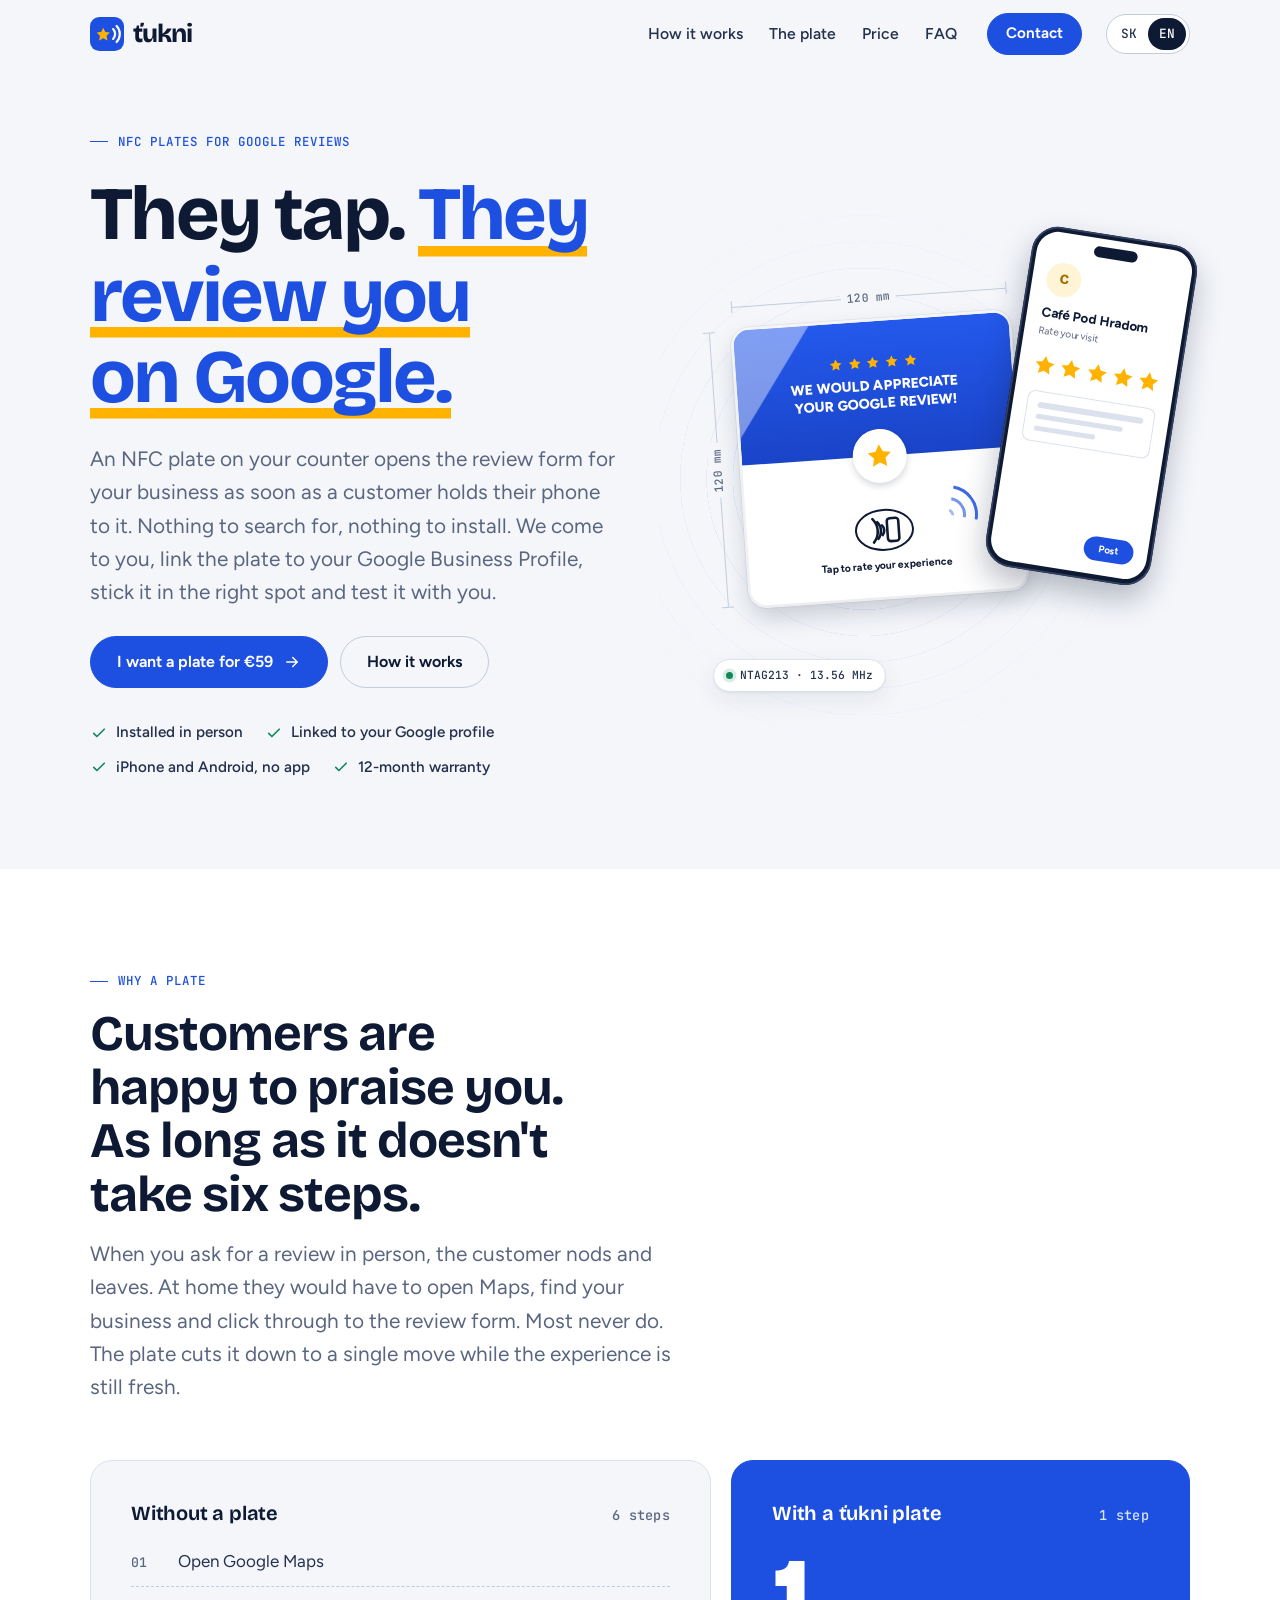
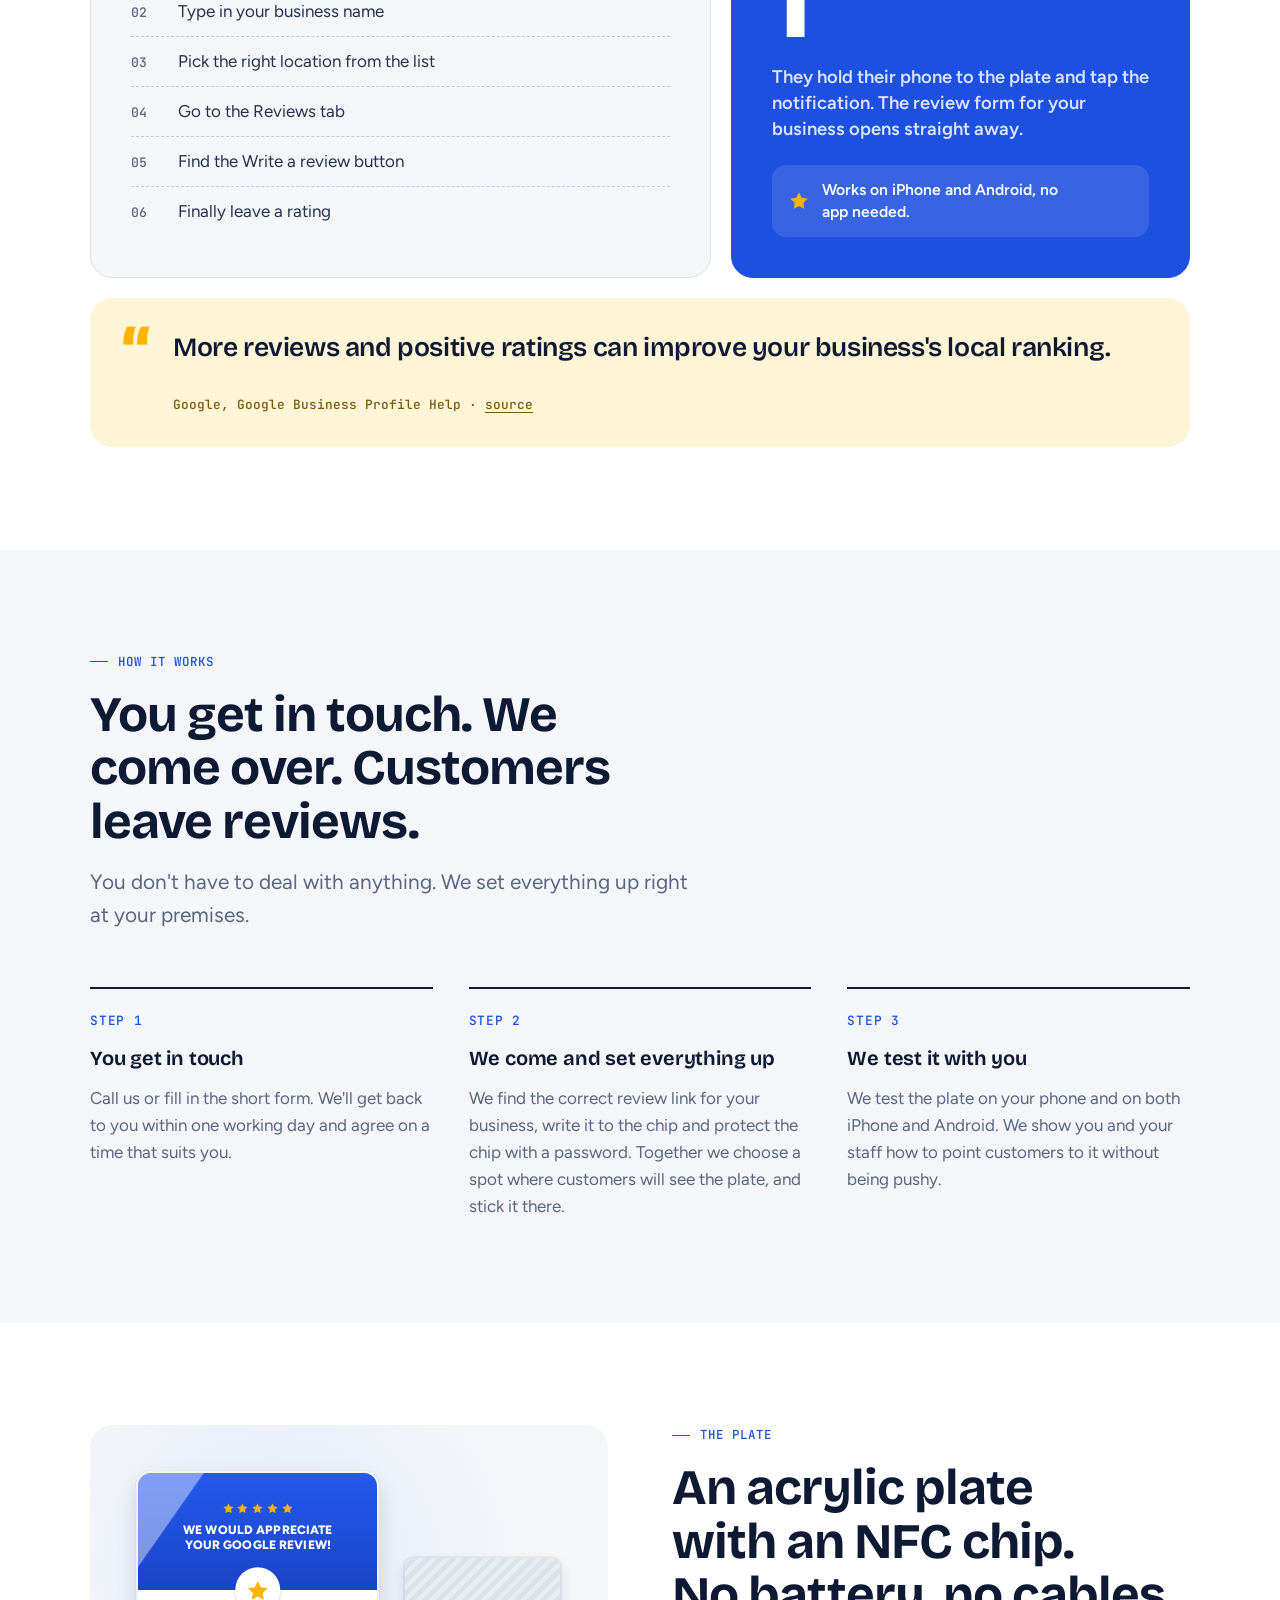
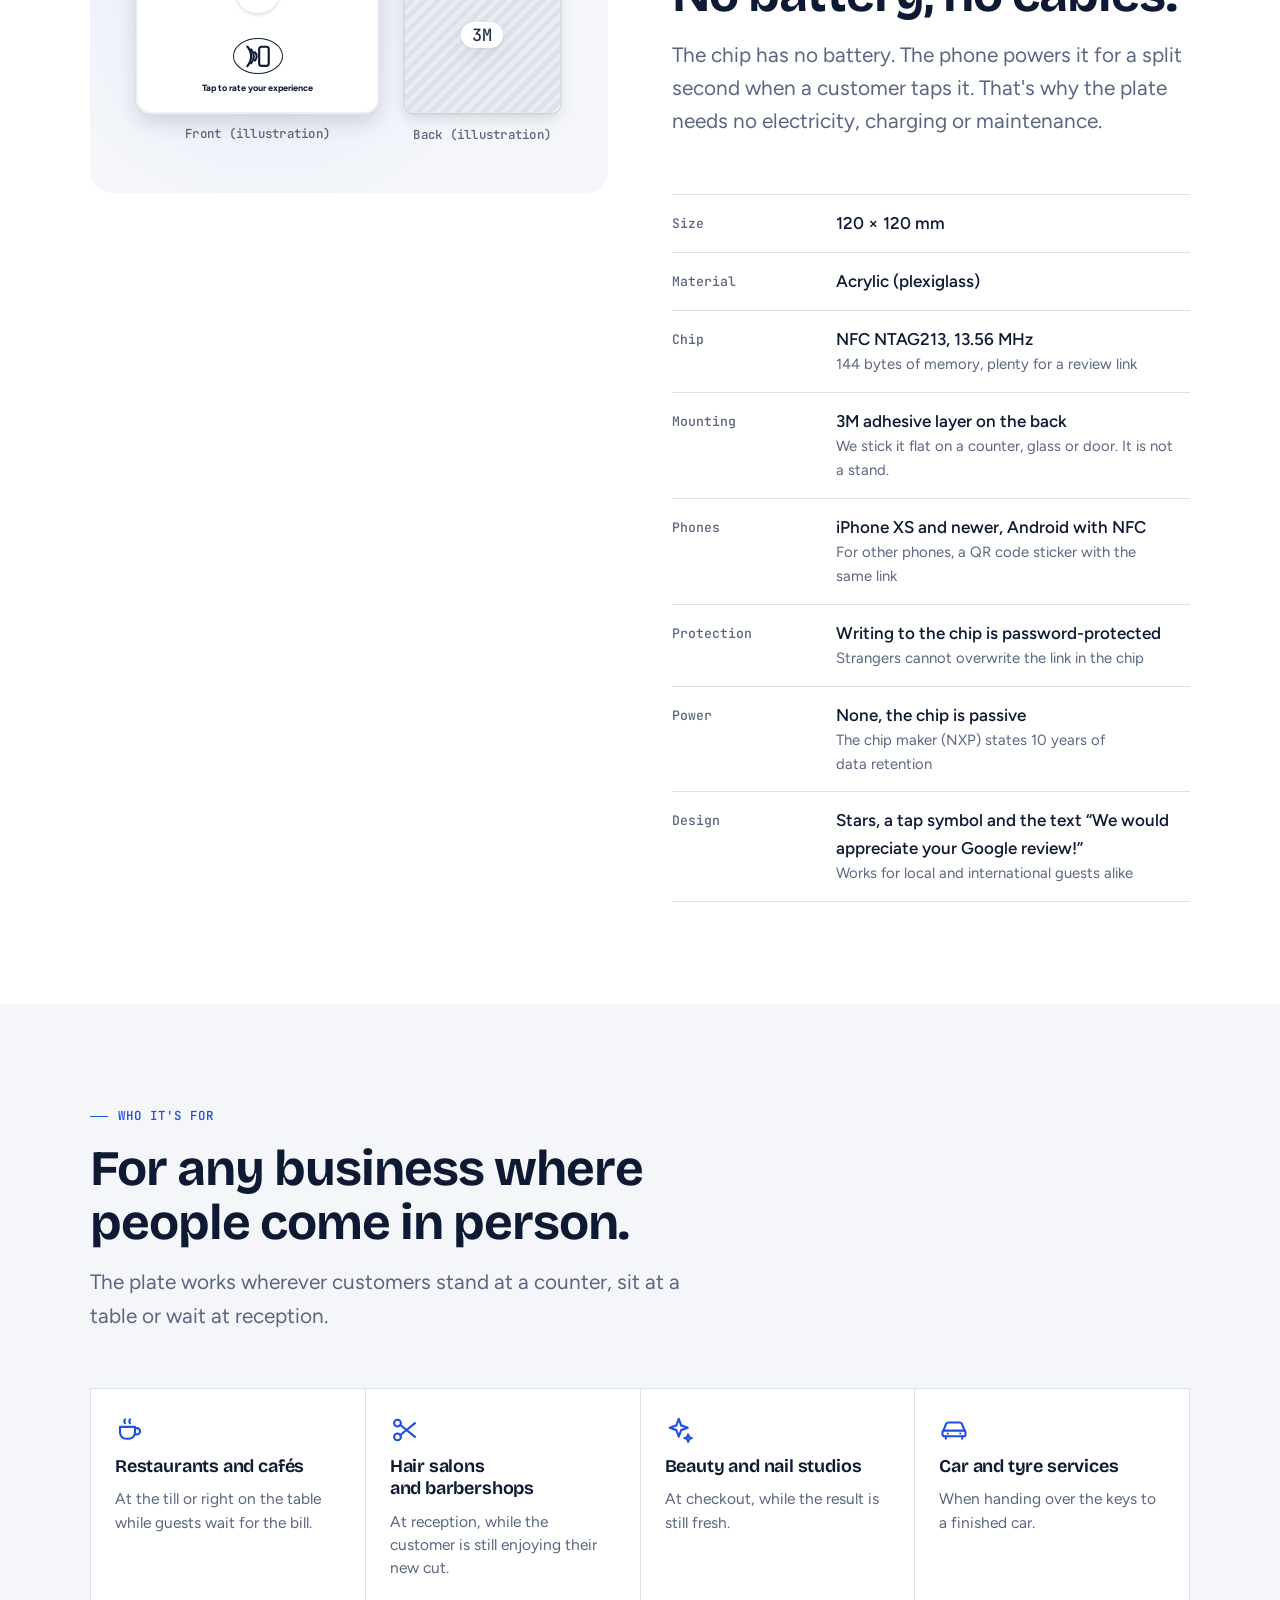
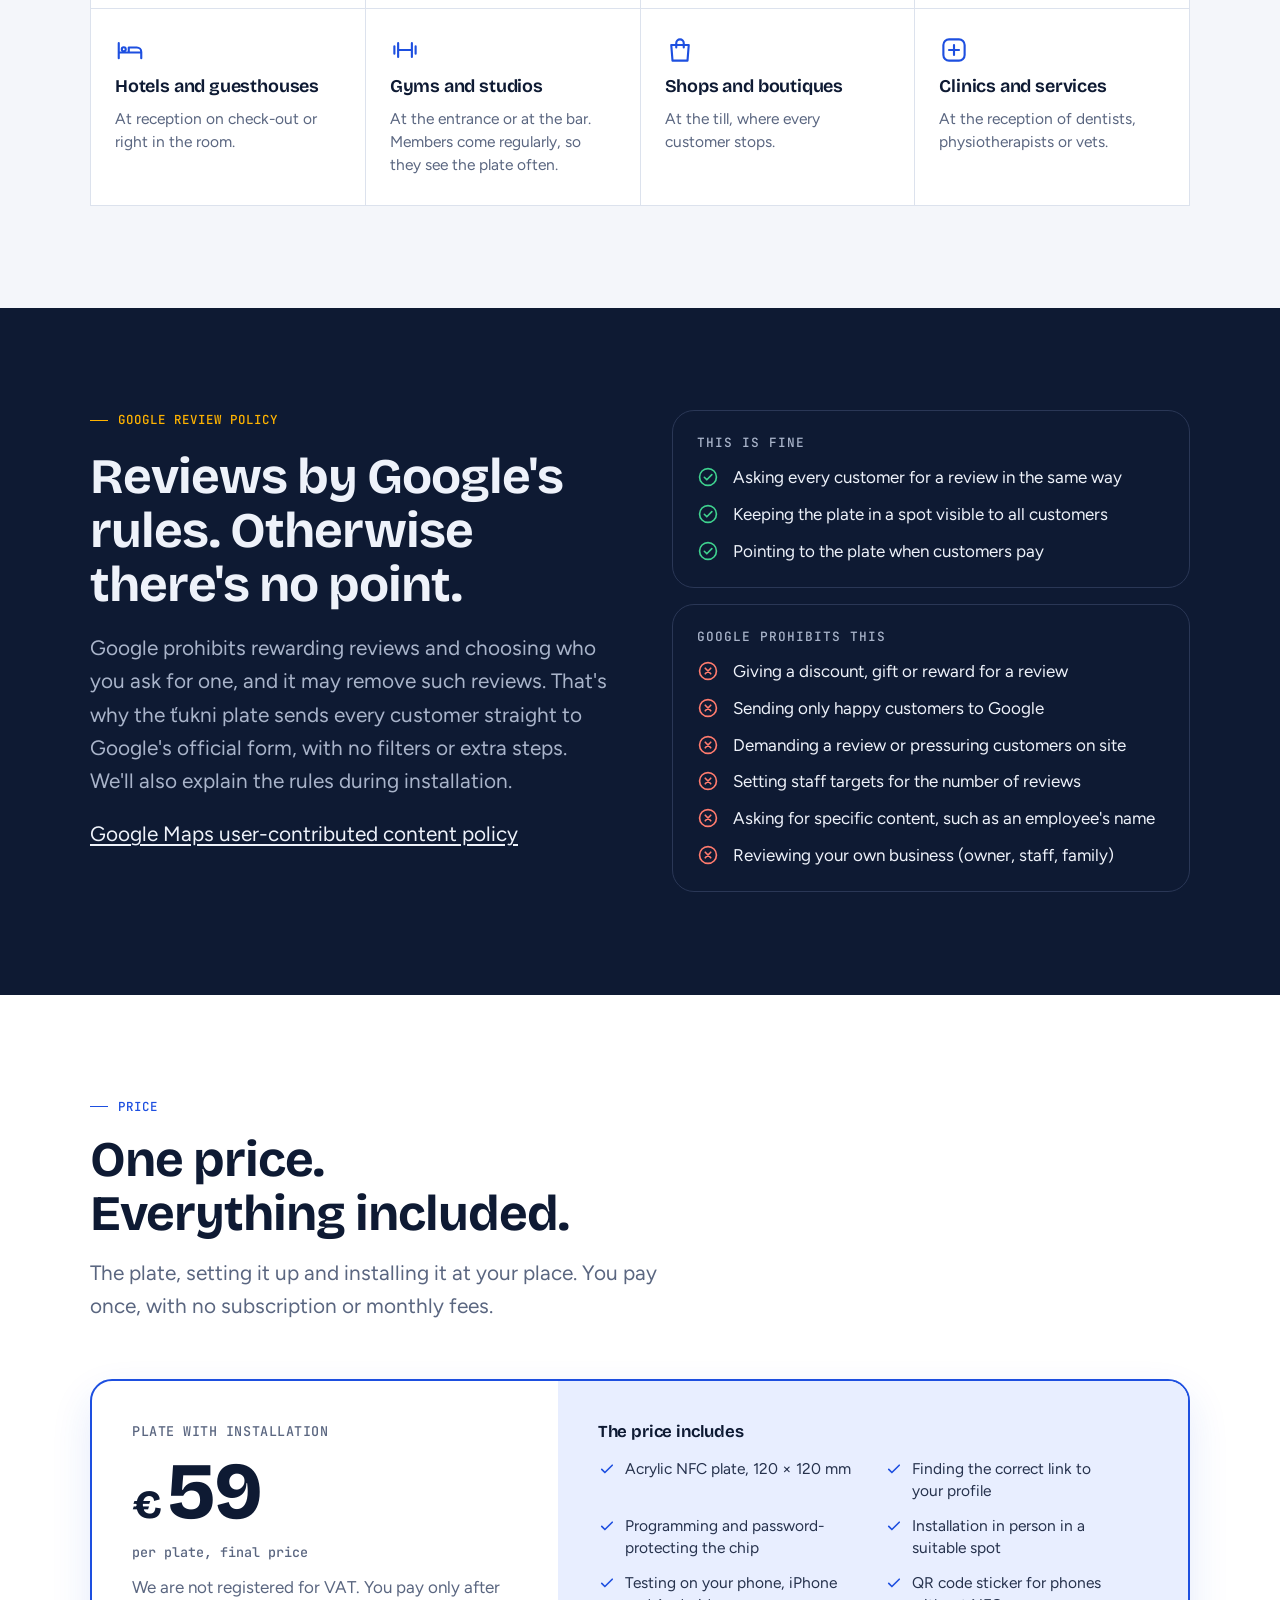
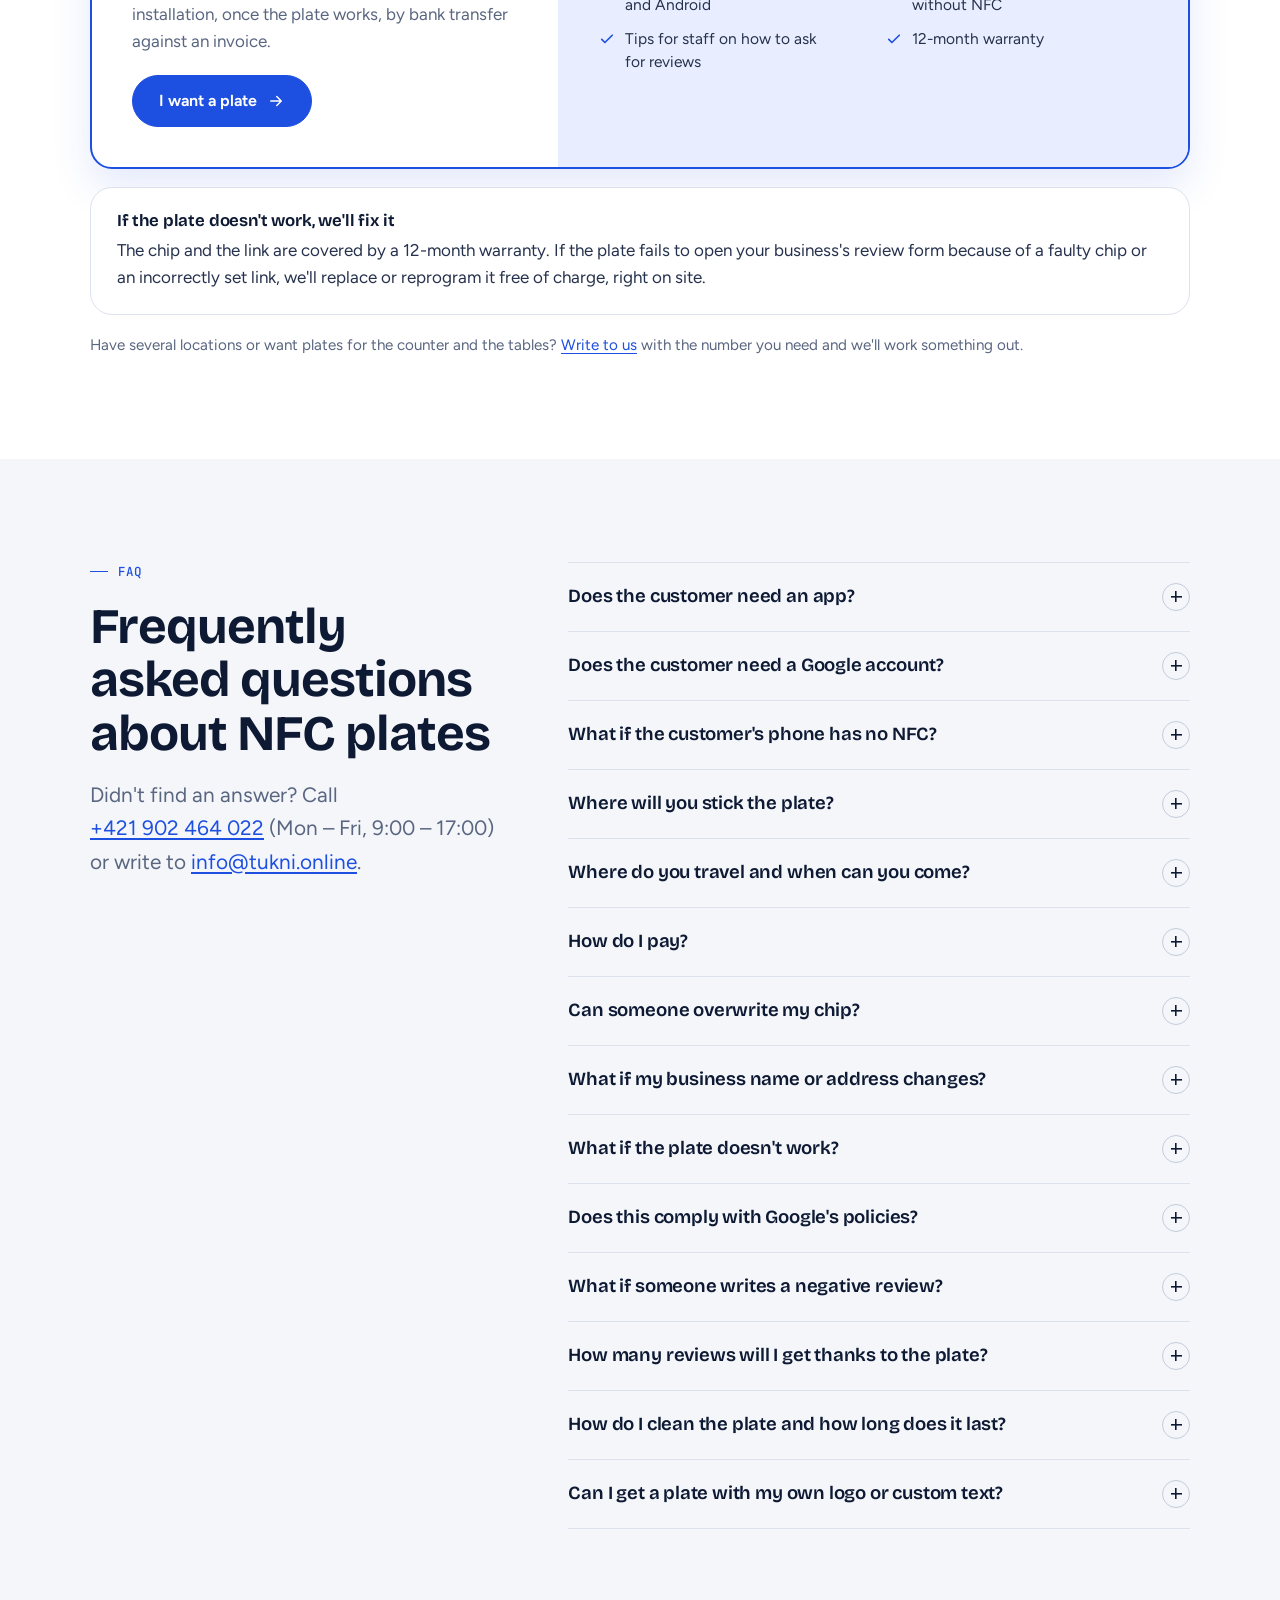
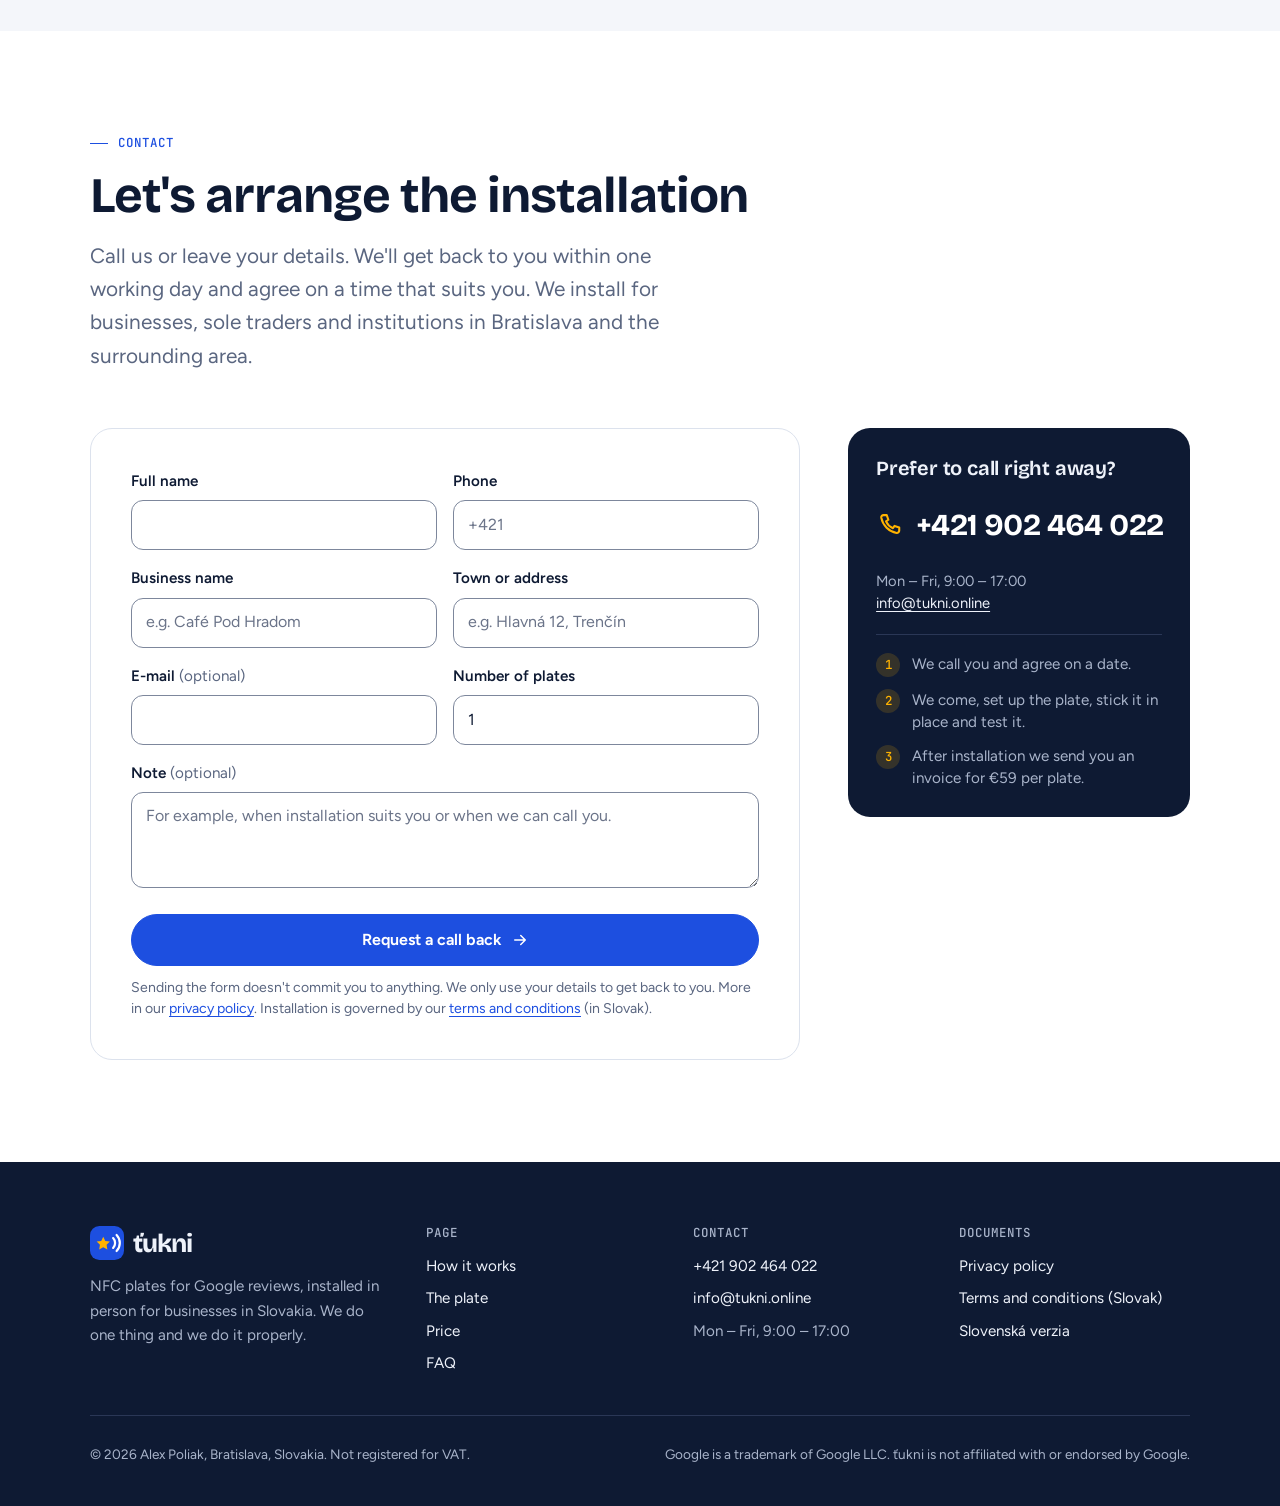
==== commit 359e3d4b: "Kontakt info@tukni.online namiesto apoliak@apoliak.online" ====
--- a/en/index.html
+++ b/en/index.html
@@ -380,7 +380,7 @@
         <div class="faq-aside">
           <span class="eyebrow">FAQ</span>
           <h2 id="faq-title">Frequently asked questions about NFC plates</h2>
-          <p>Didn't find an answer? Call <a href="tel:+421902464022">+421 902 464 022</a> (Mon – Fri, 9:00 – 17:00) or write to <a href="mailto:apoliak@apoliak.online">apoliak@apoliak.online</a>.</p>
+          <p>Didn't find an answer? Call <a href="tel:+421902464022">+421 902 464 022</a> (Mon – Fri, 9:00 – 17:00) or write to <a href="mailto:info@tukni.online">info@tukni.online</a>.</p>
         </div>
         <div class="faq-list">
           <details class="faq-item">
@@ -460,10 +460,10 @@
               data-email          = address used for the e-mail fallback when the key is empty
               Without JavaScript the form is hidden and the e-mail and phone are shown instead (noscript).
             -->
-            <noscript><p class="form-note">The form needs JavaScript. Write to us at <a href="mailto:apoliak@apoliak.online">apoliak@apoliak.online</a> or call <a href="tel:+421902464022">+421 902 464 022</a>.</p></noscript>
+            <noscript><p class="form-note">The form needs JavaScript. Write to us at <a href="mailto:info@tukni.online">info@tukni.online</a> or call <a href="tel:+421902464022">+421 902 464 022</a>.</p></noscript>
             <form class="order-form" id="order-form" method="post"
                   data-web3forms-key=""
-                  data-email="apoliak@apoliak.online">
+                  data-email="info@tukni.online">
 
               <div class="field-grid">
                 <div class="field">
@@ -519,8 +519,8 @@
               <h3 id="success-title">Thank you, we'll be in touch.</h3>
               <p id="success-text">We'll call you within one working day to arrange the installation.</p>
               <div class="copy-line" id="success-fallback" hidden>
-                <span>Address: <strong id="fallback-email">apoliak@apoliak.online</strong></span>
-                <a class="btn btn--ghost btn--small" id="fallback-link" href="mailto:apoliak@apoliak.online">Open the e-mail again</a>
+                <span>Address: <strong id="fallback-email">info@tukni.online</strong></span>
+                <a class="btn btn--ghost btn--small" id="fallback-link" href="mailto:info@tukni.online">Open the e-mail again</a>
                 <label class="visually-hidden" for="order-text">Message text</label>
                 <textarea id="order-text" rows="8" readonly></textarea>
                 <button class="btn btn--ghost btn--small" type="button" id="copy-order">Copy text</button>
@@ -533,7 +533,7 @@
           <aside class="order-summary" aria-labelledby="summary-title">
             <h3 id="summary-title">Prefer to call right away?</h3>
             <a class="contact-phone" href="tel:+421902464022"><svg aria-hidden="true"><use href="#i-phone"/></svg>+421 902 464 022</a>
-            <p class="summary-contact">Mon – Fri, 9:00 – 17:00<br><a href="mailto:apoliak@apoliak.online">apoliak@apoliak.online</a></p>
+            <p class="summary-contact">Mon – Fri, 9:00 – 17:00<br><a href="mailto:info@tukni.online">info@tukni.online</a></p>
             <ol class="next-steps">
               <li>We call you and agree on a date.</li>
               <li>We come, set up the plate, stick it in place and test it.</li>
@@ -569,7 +569,7 @@
           <h2>Contact</h2>
           <ul>
             <li><a href="tel:+421902464022">+421 902 464 022</a></li>
-            <li><a href="mailto:apoliak@apoliak.online">apoliak@apoliak.online</a></li>
+            <li><a href="mailto:info@tukni.online">info@tukni.online</a></li>
             <li>Mon – Fri, 9:00 – 17:00</li>
           </ul>
         </div>
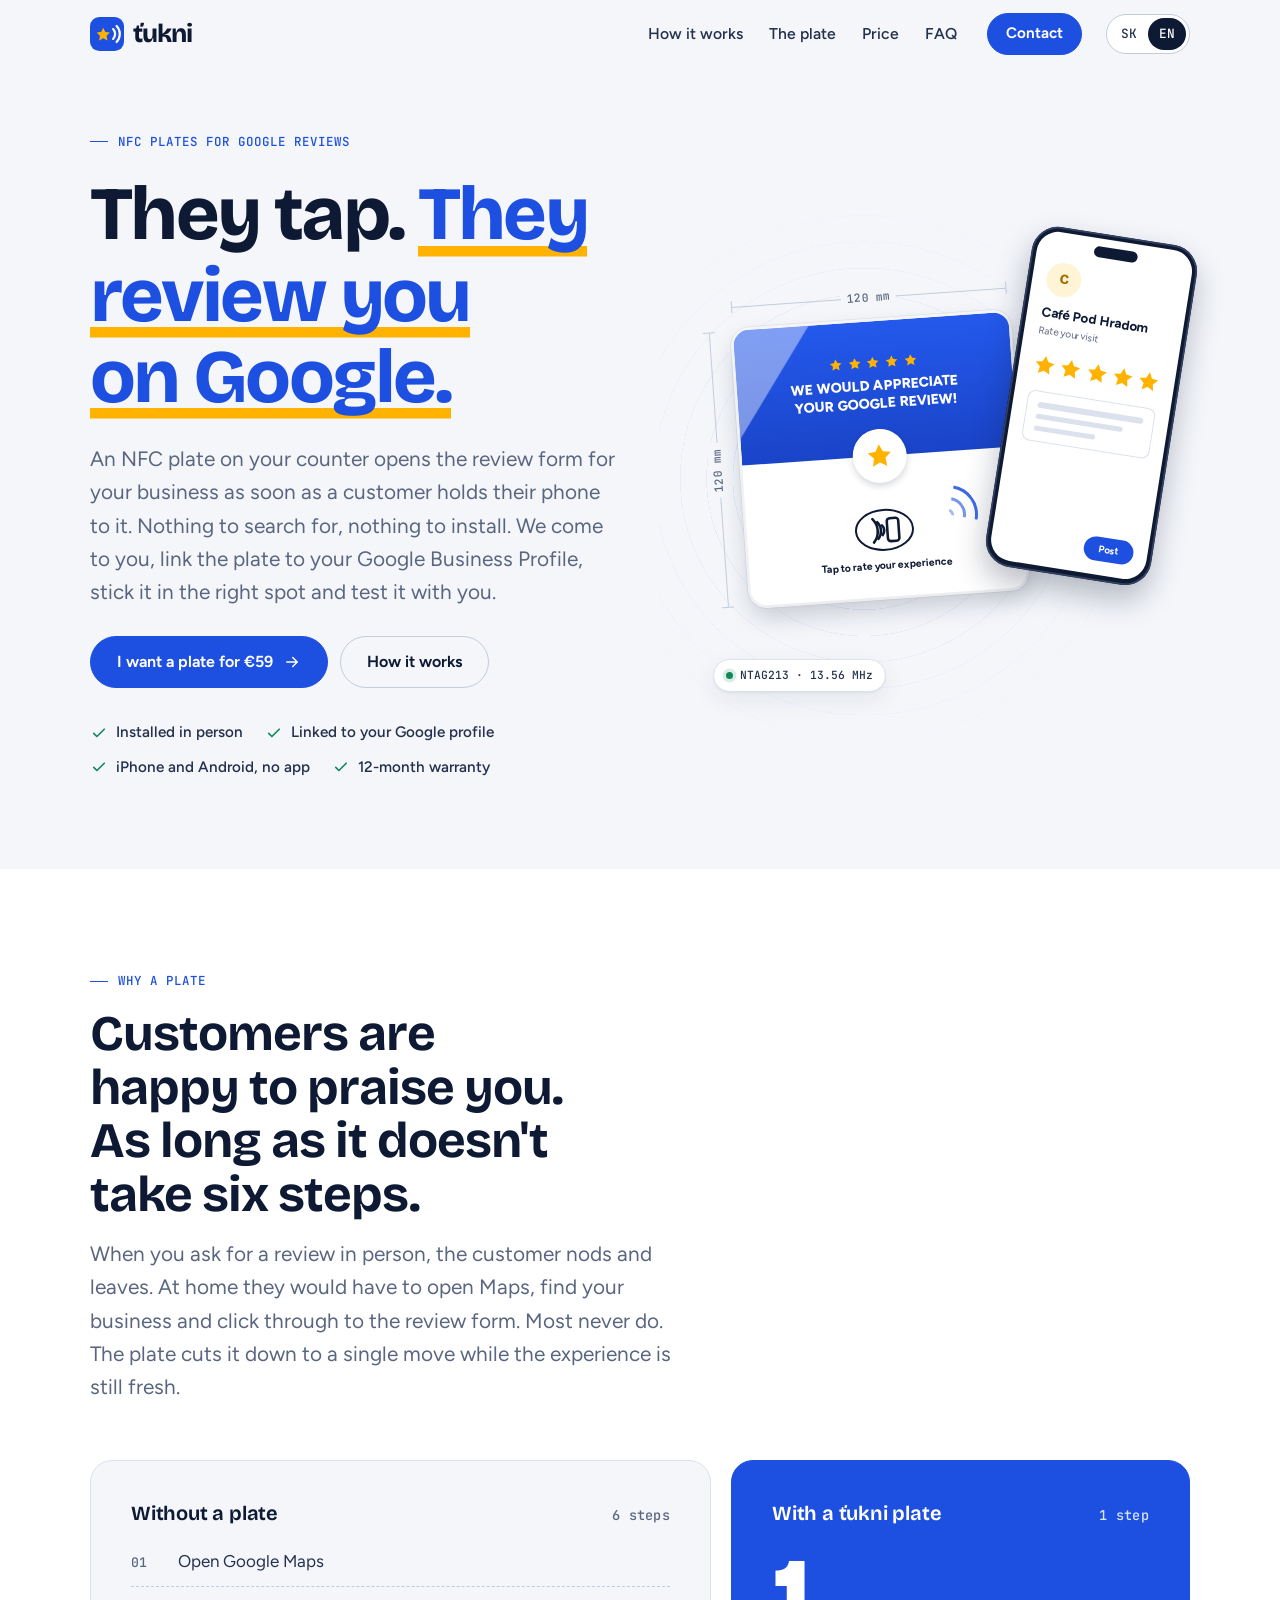
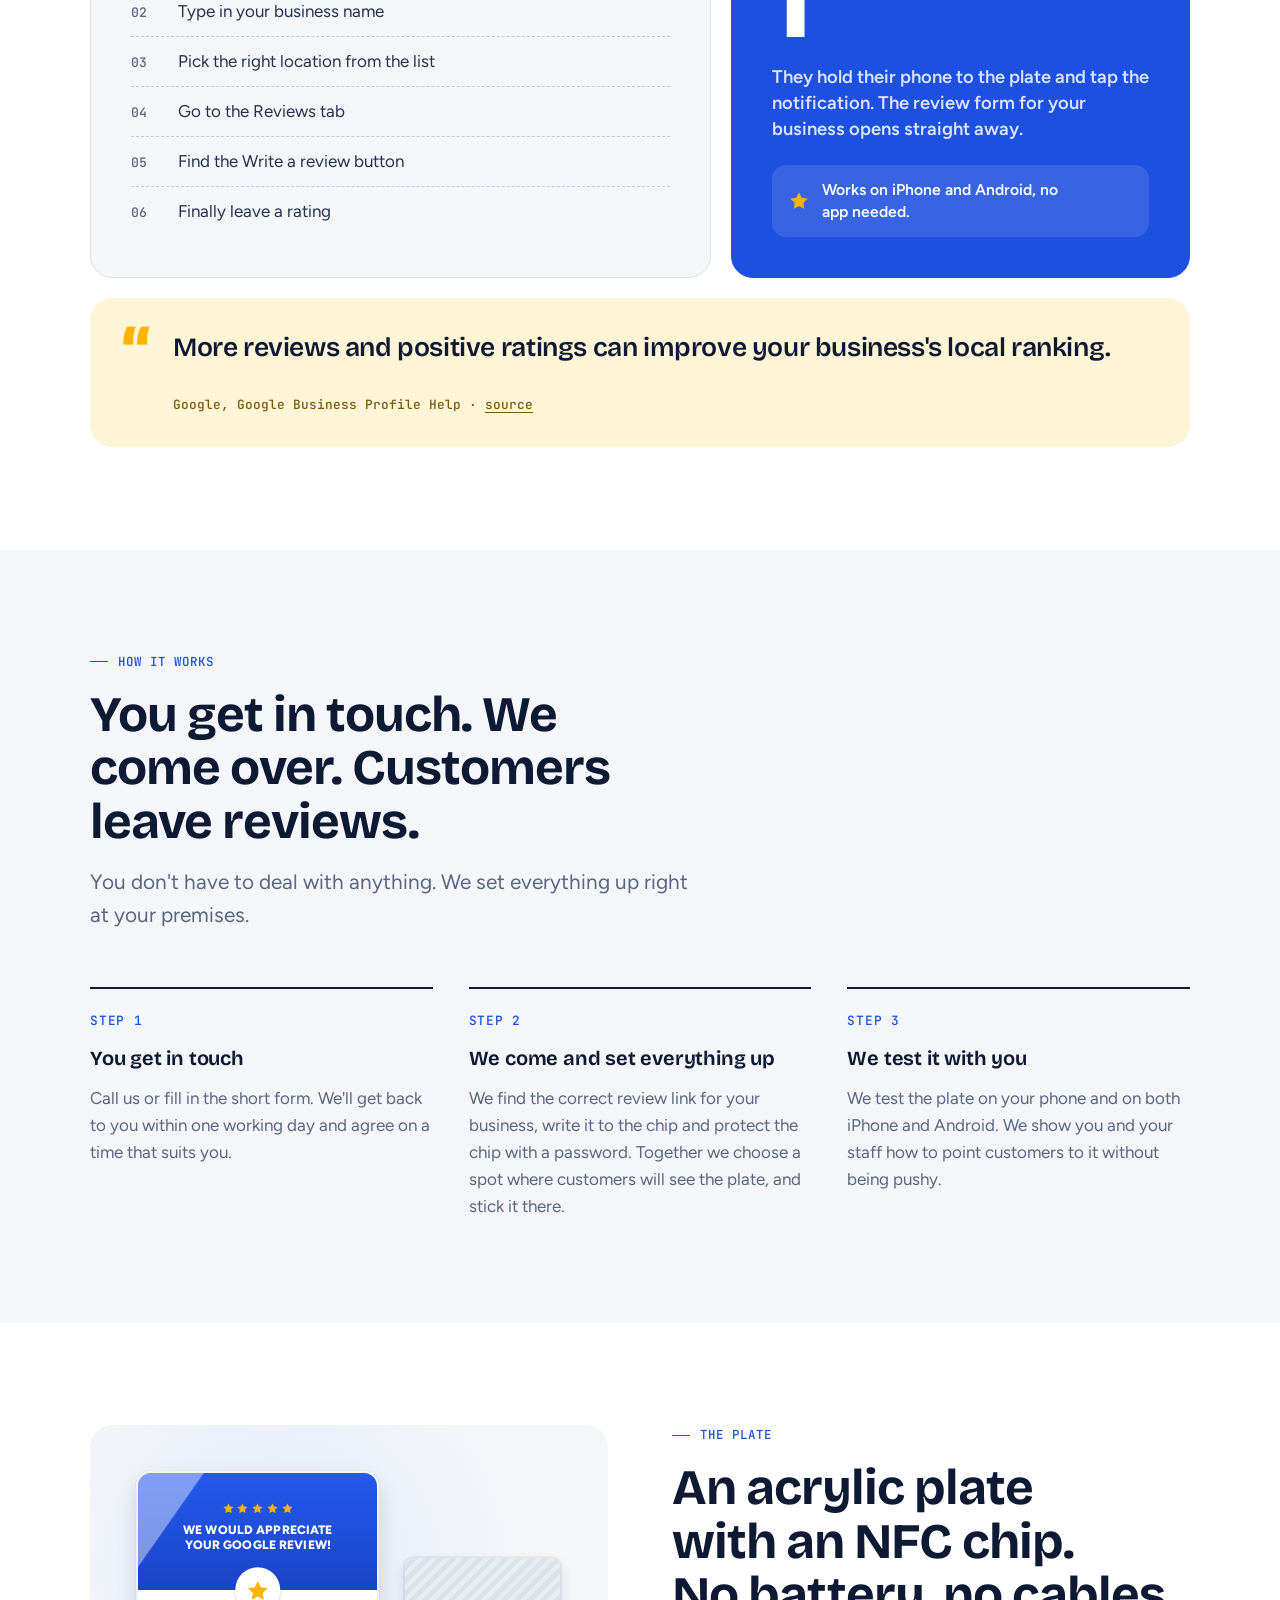
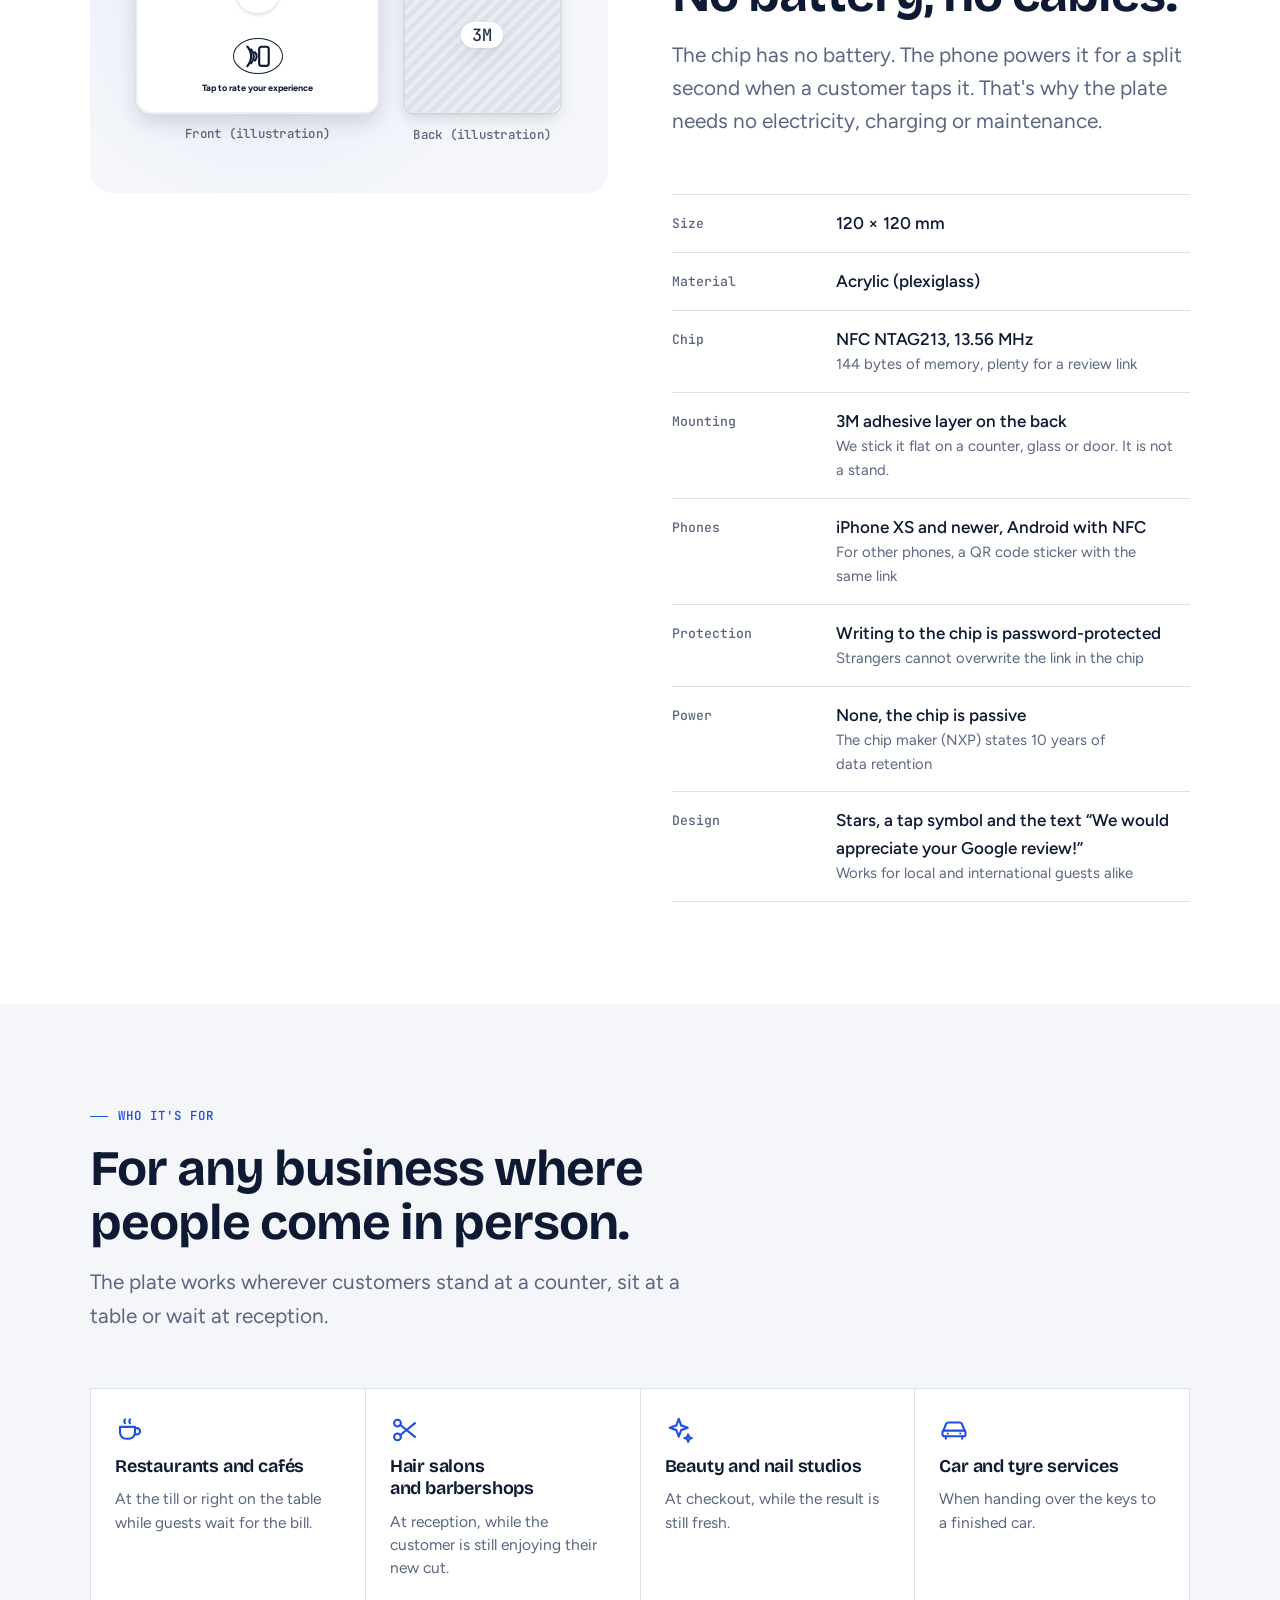
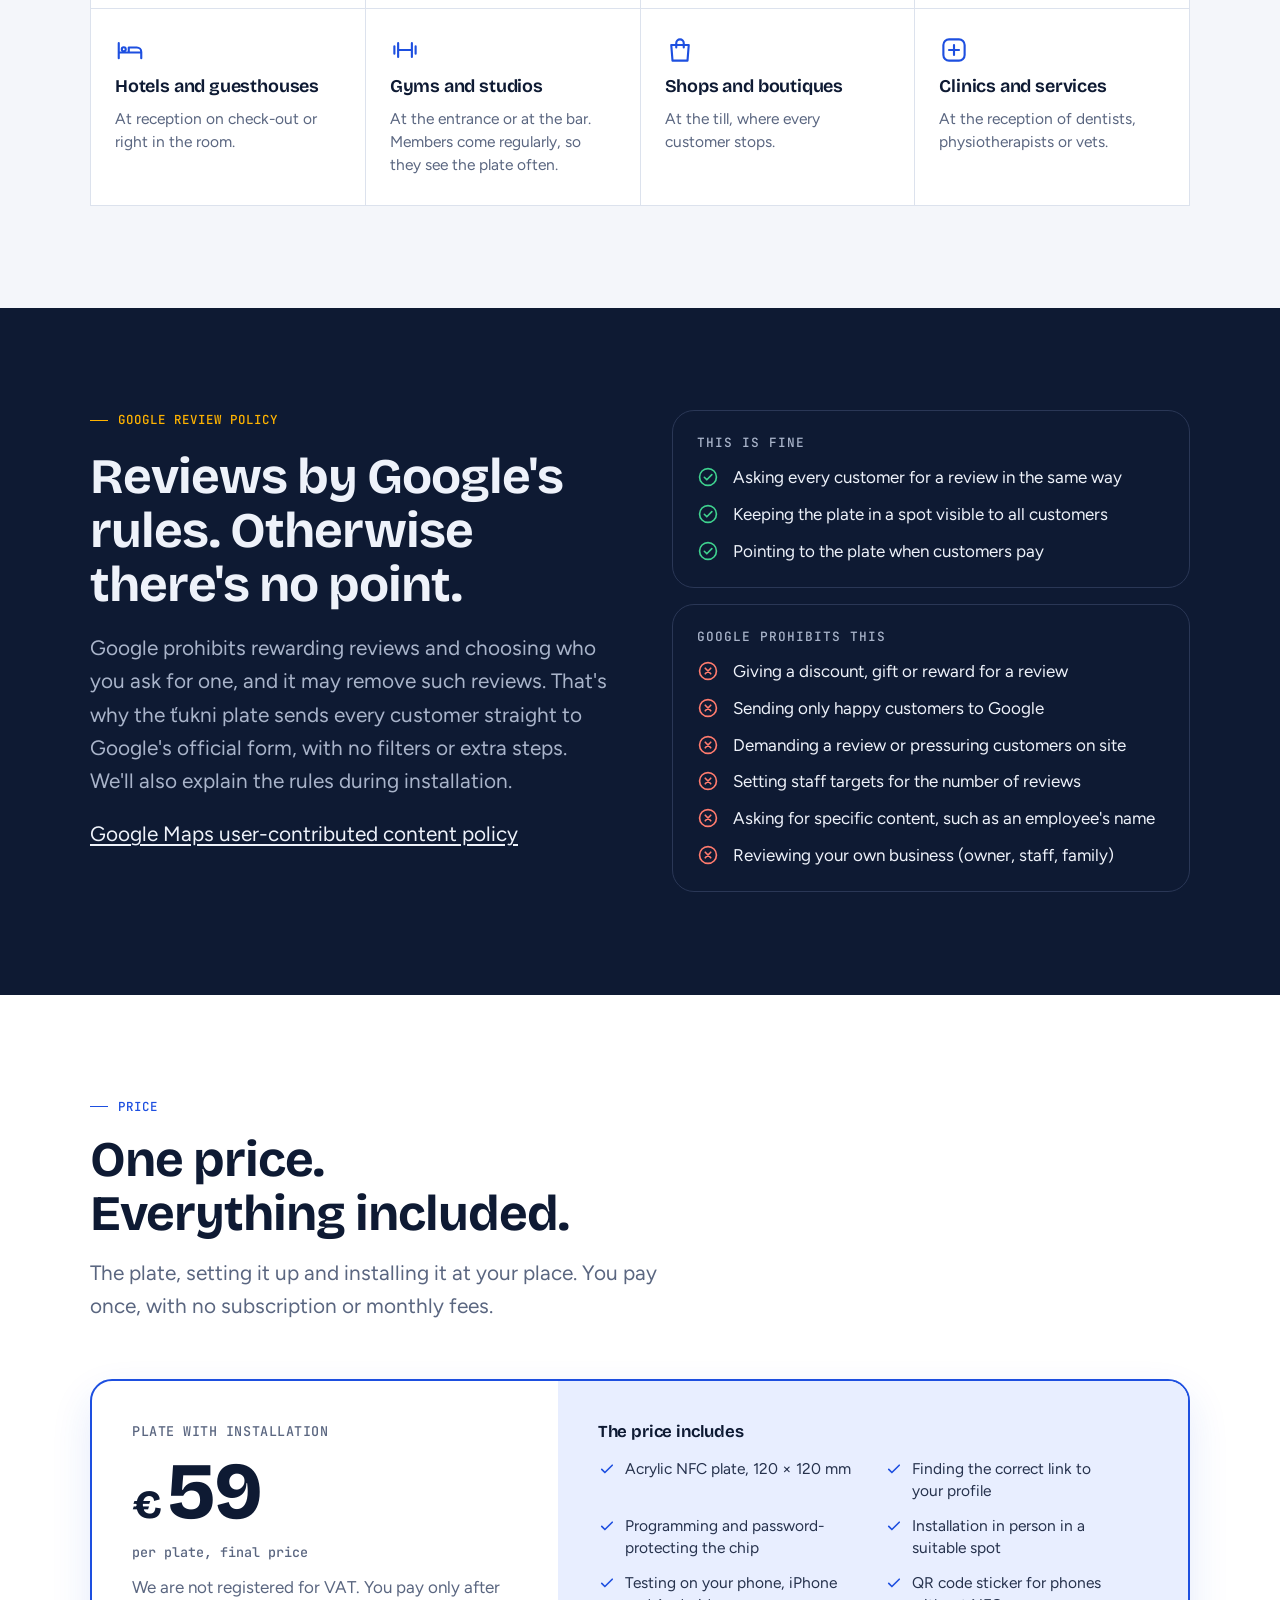
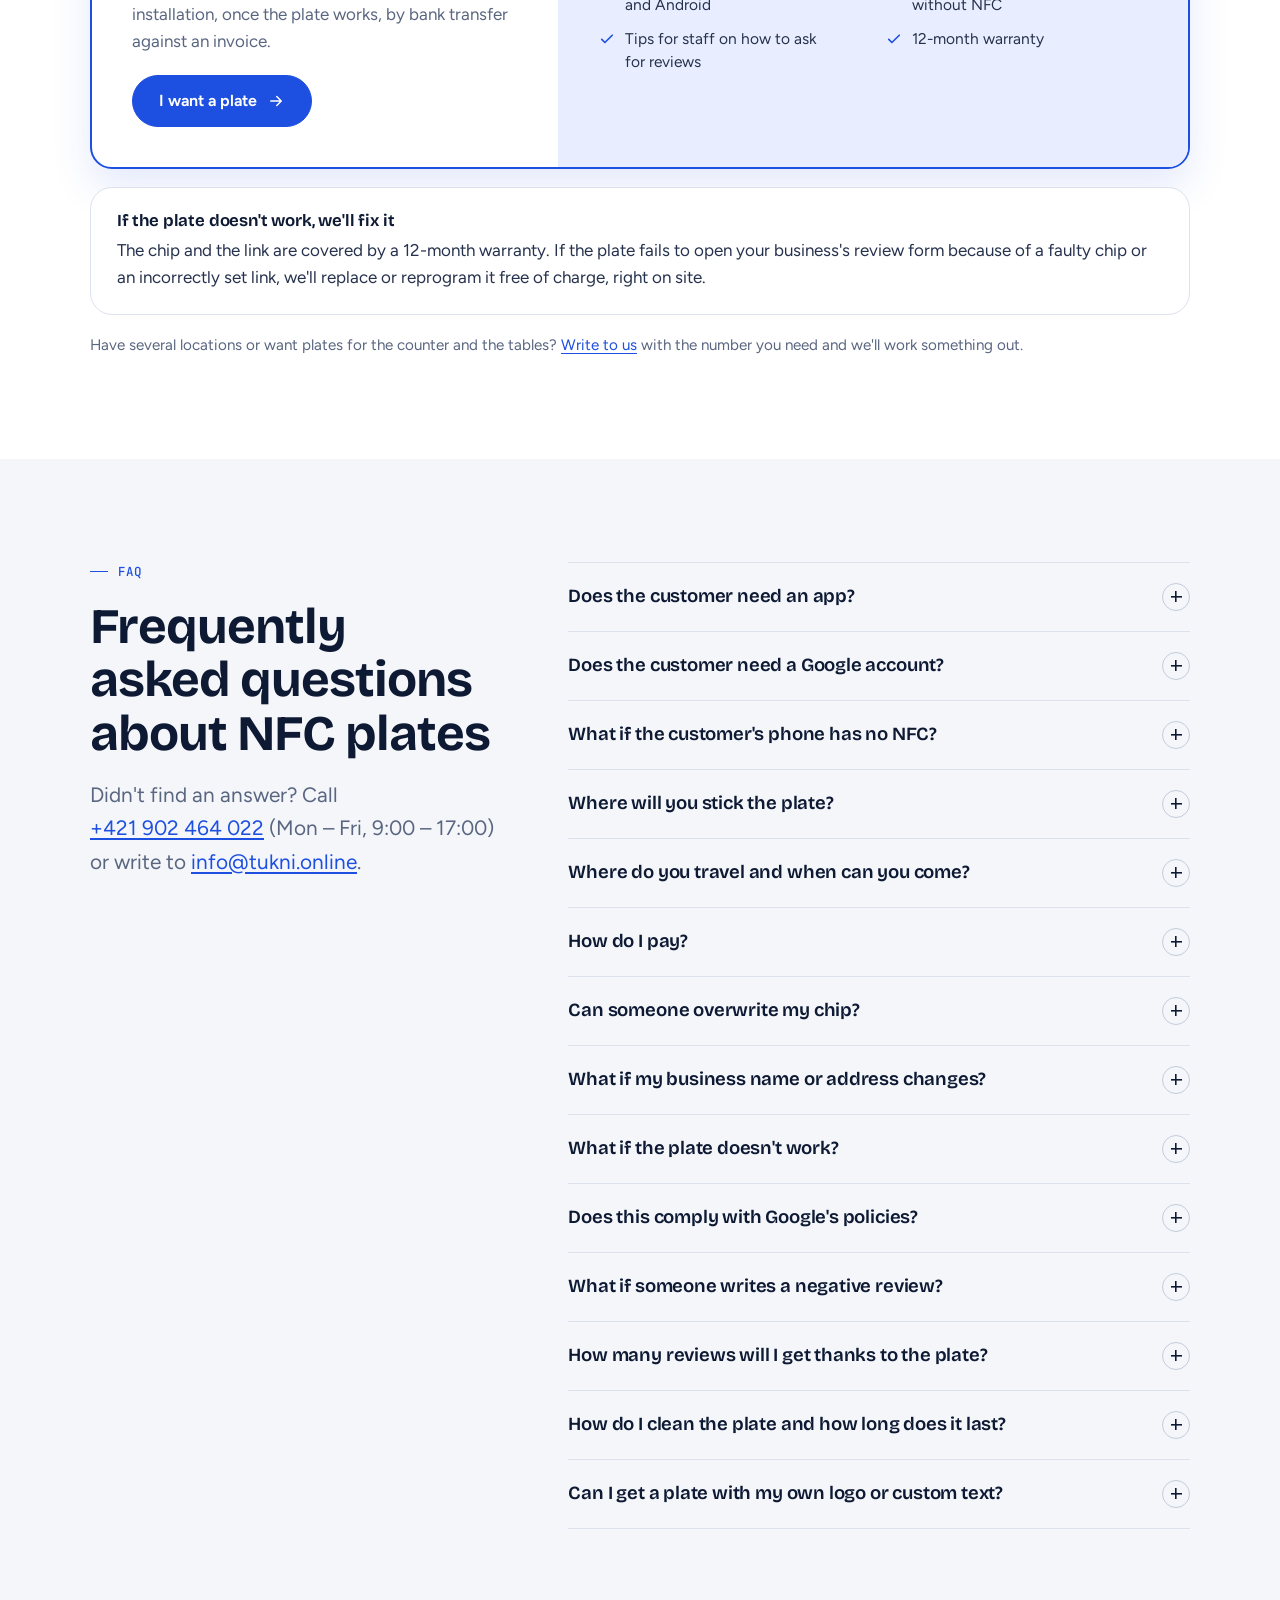
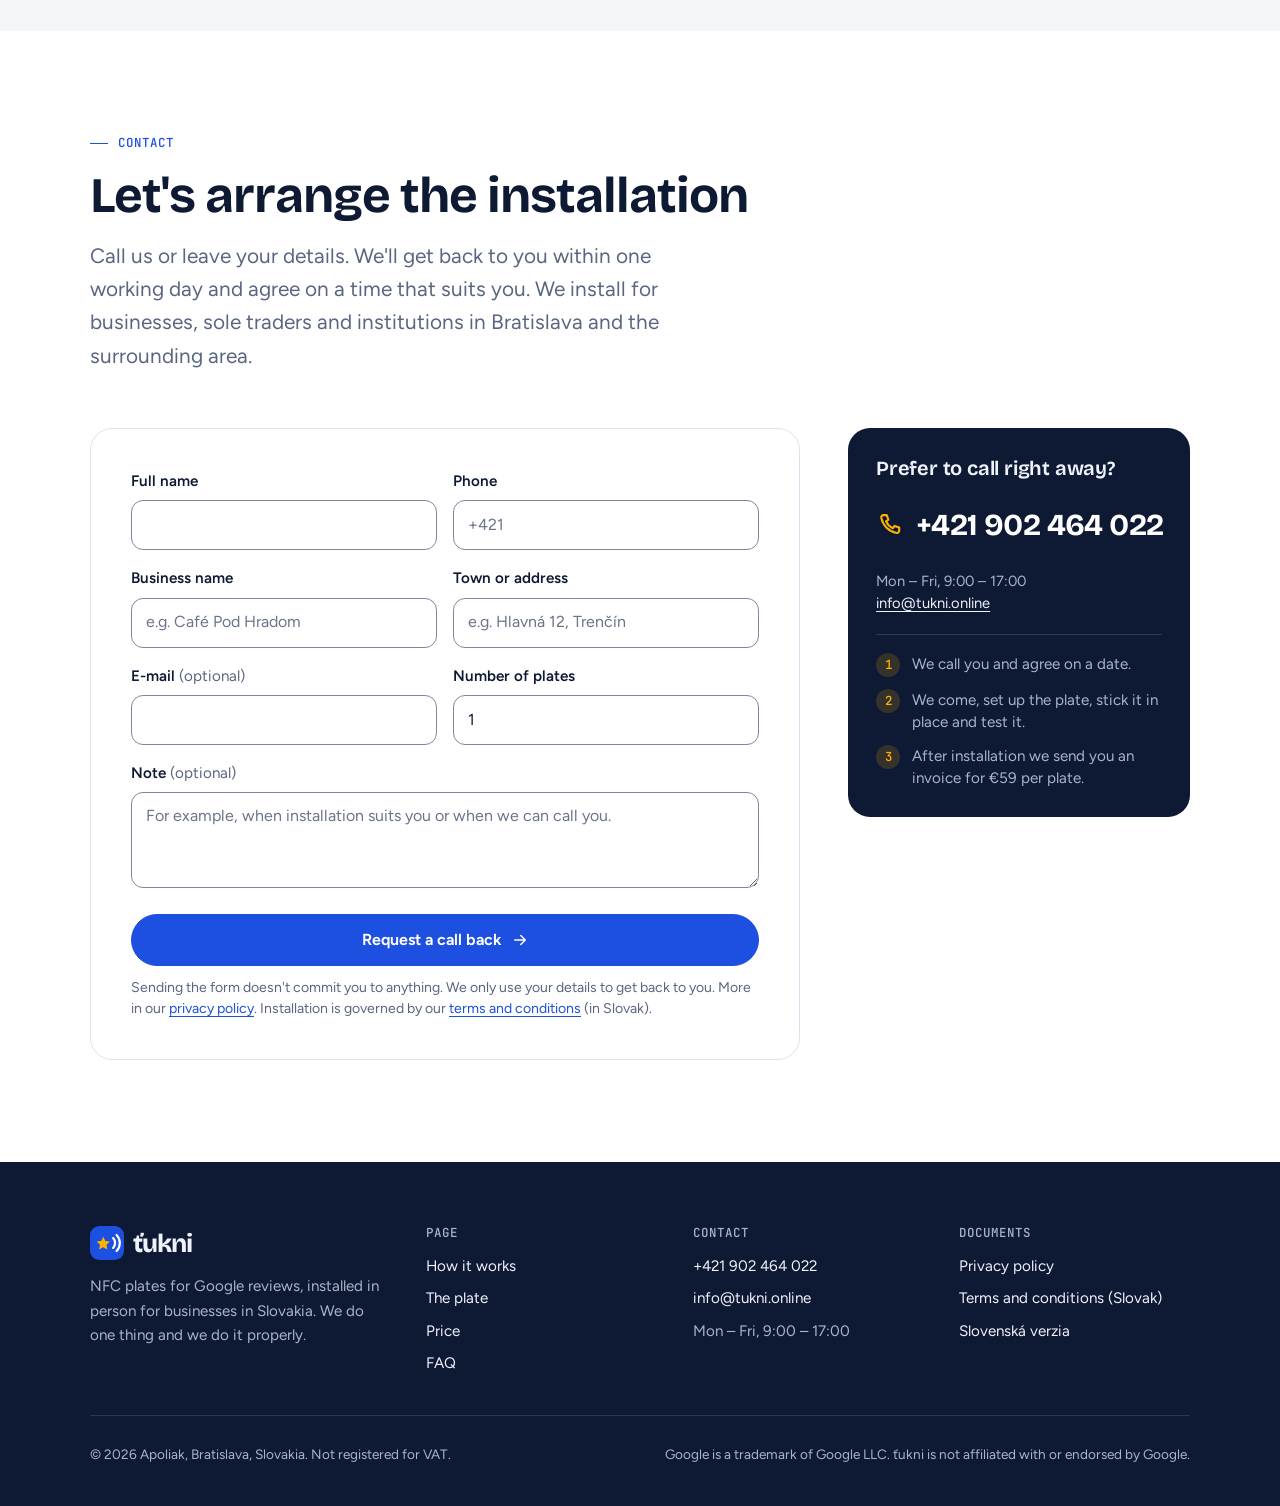
==== commit a4f95807: "Značka Apoliak namiesto mena" ====
--- a/en/index.html
+++ b/en/index.html
@@ -583,7 +583,7 @@
         </div>
       </div>
       <div class="footer-legal">
-        <p>© <span data-year>2026</span> Alex Poliak, Bratislava, Slovakia. Not registered for VAT.</p>
+        <p>© <span data-year>2026</span> Apoliak, Bratislava, Slovakia. Not registered for VAT.</p>
         <p>Google is a trademark of Google LLC. ťukni is not affiliated with or endorsed by Google.</p>
       </div>
     </div>
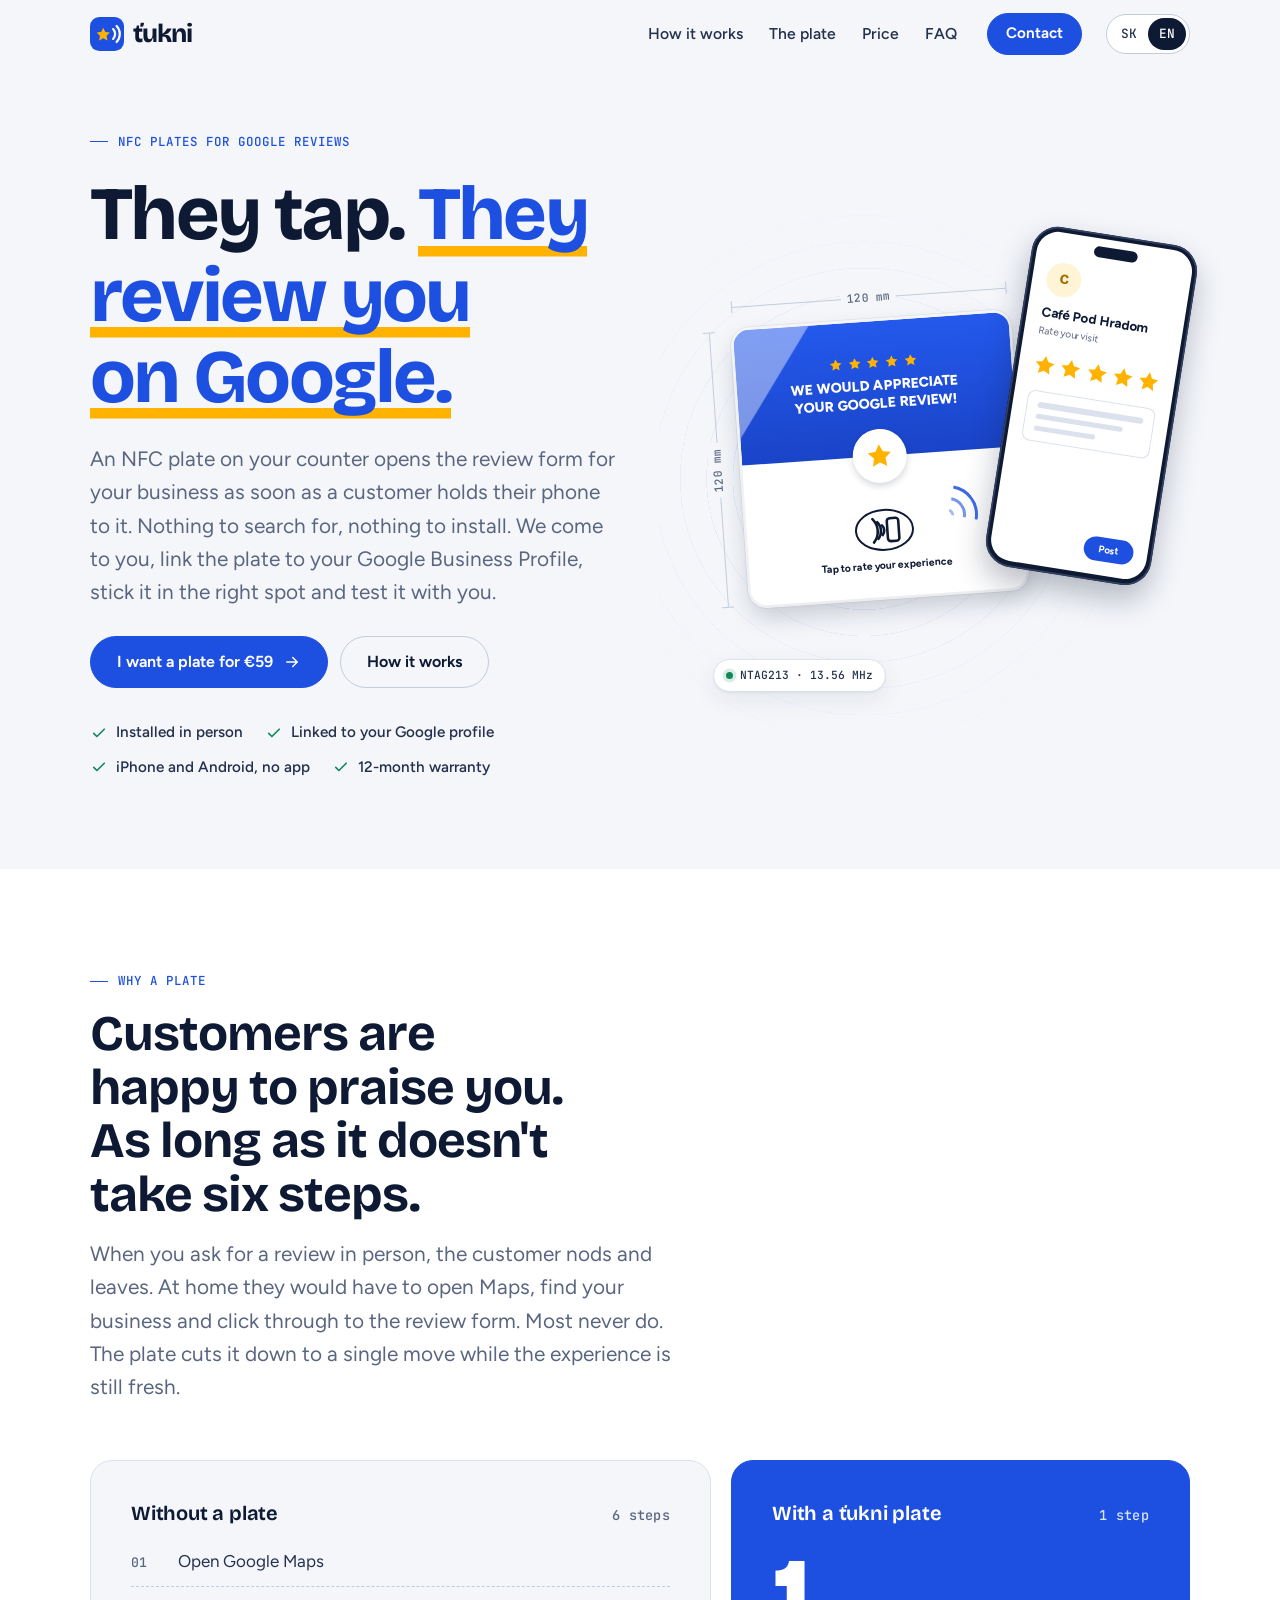
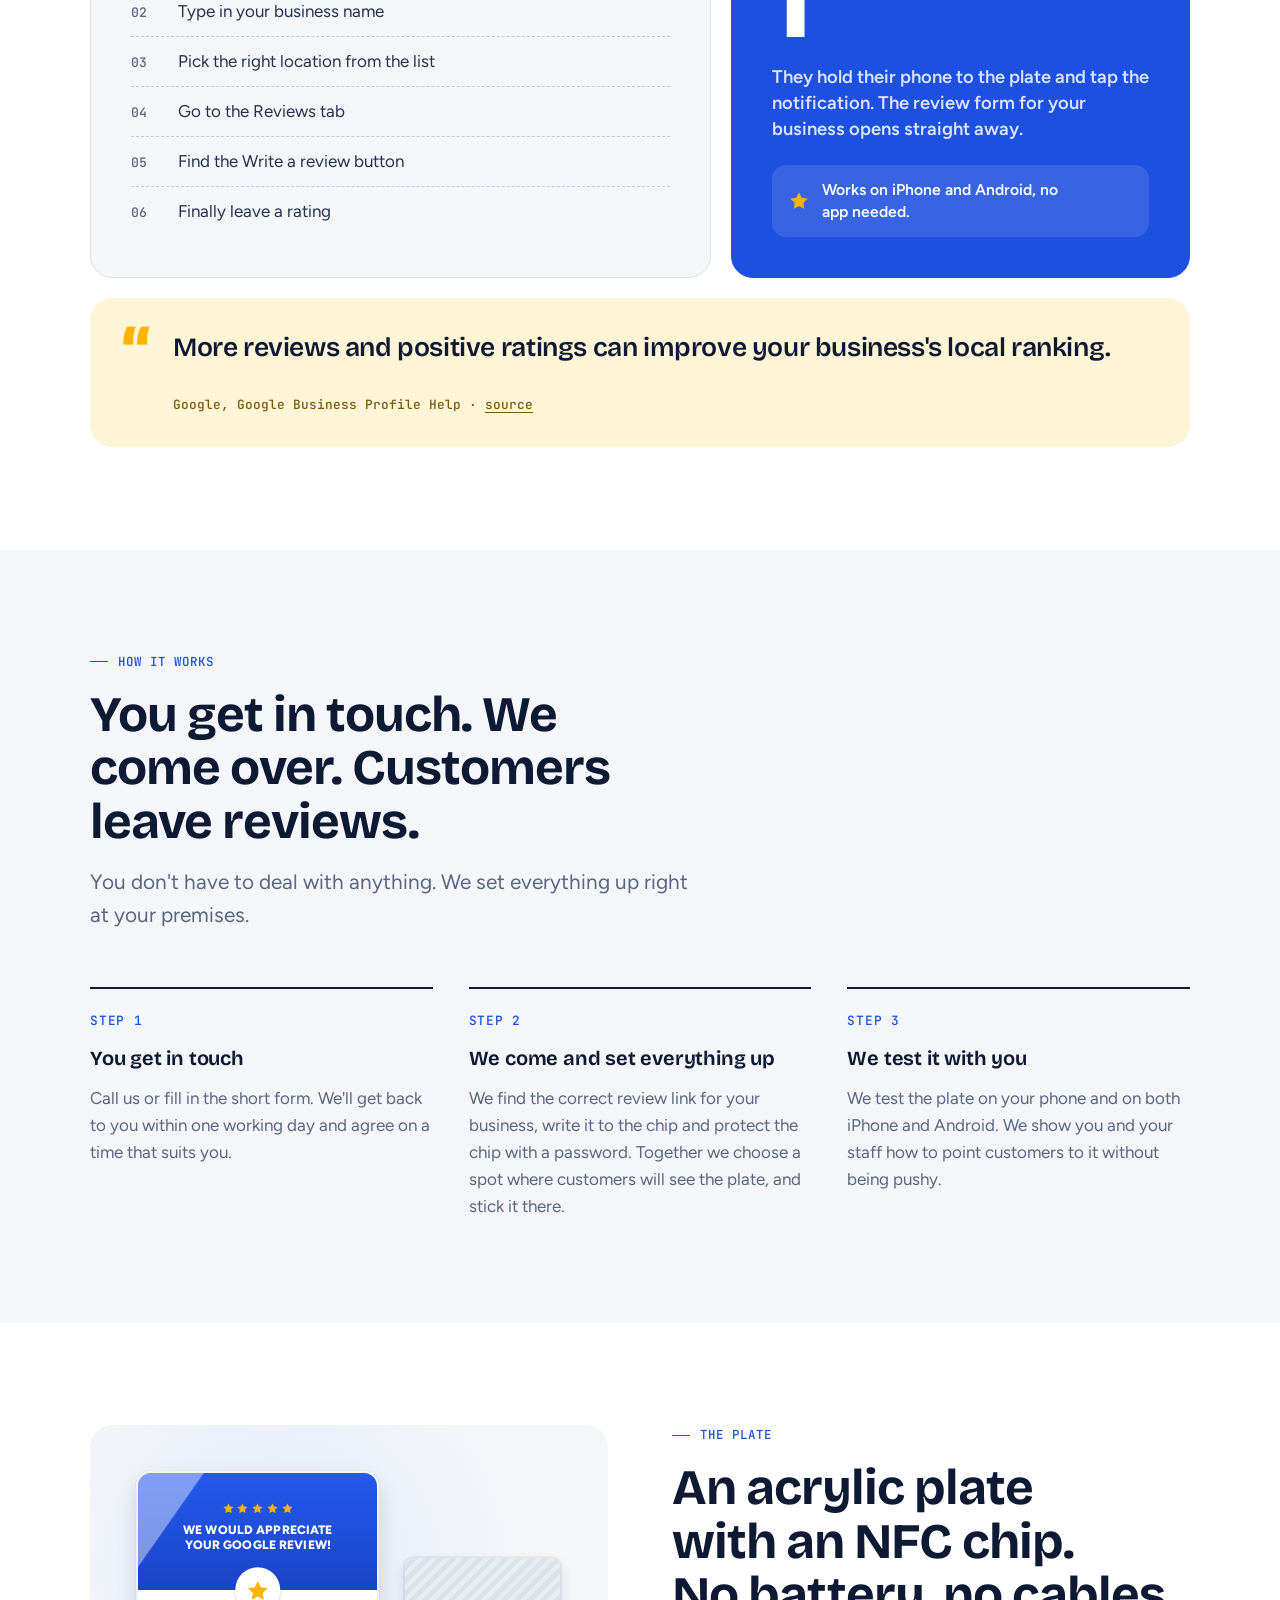
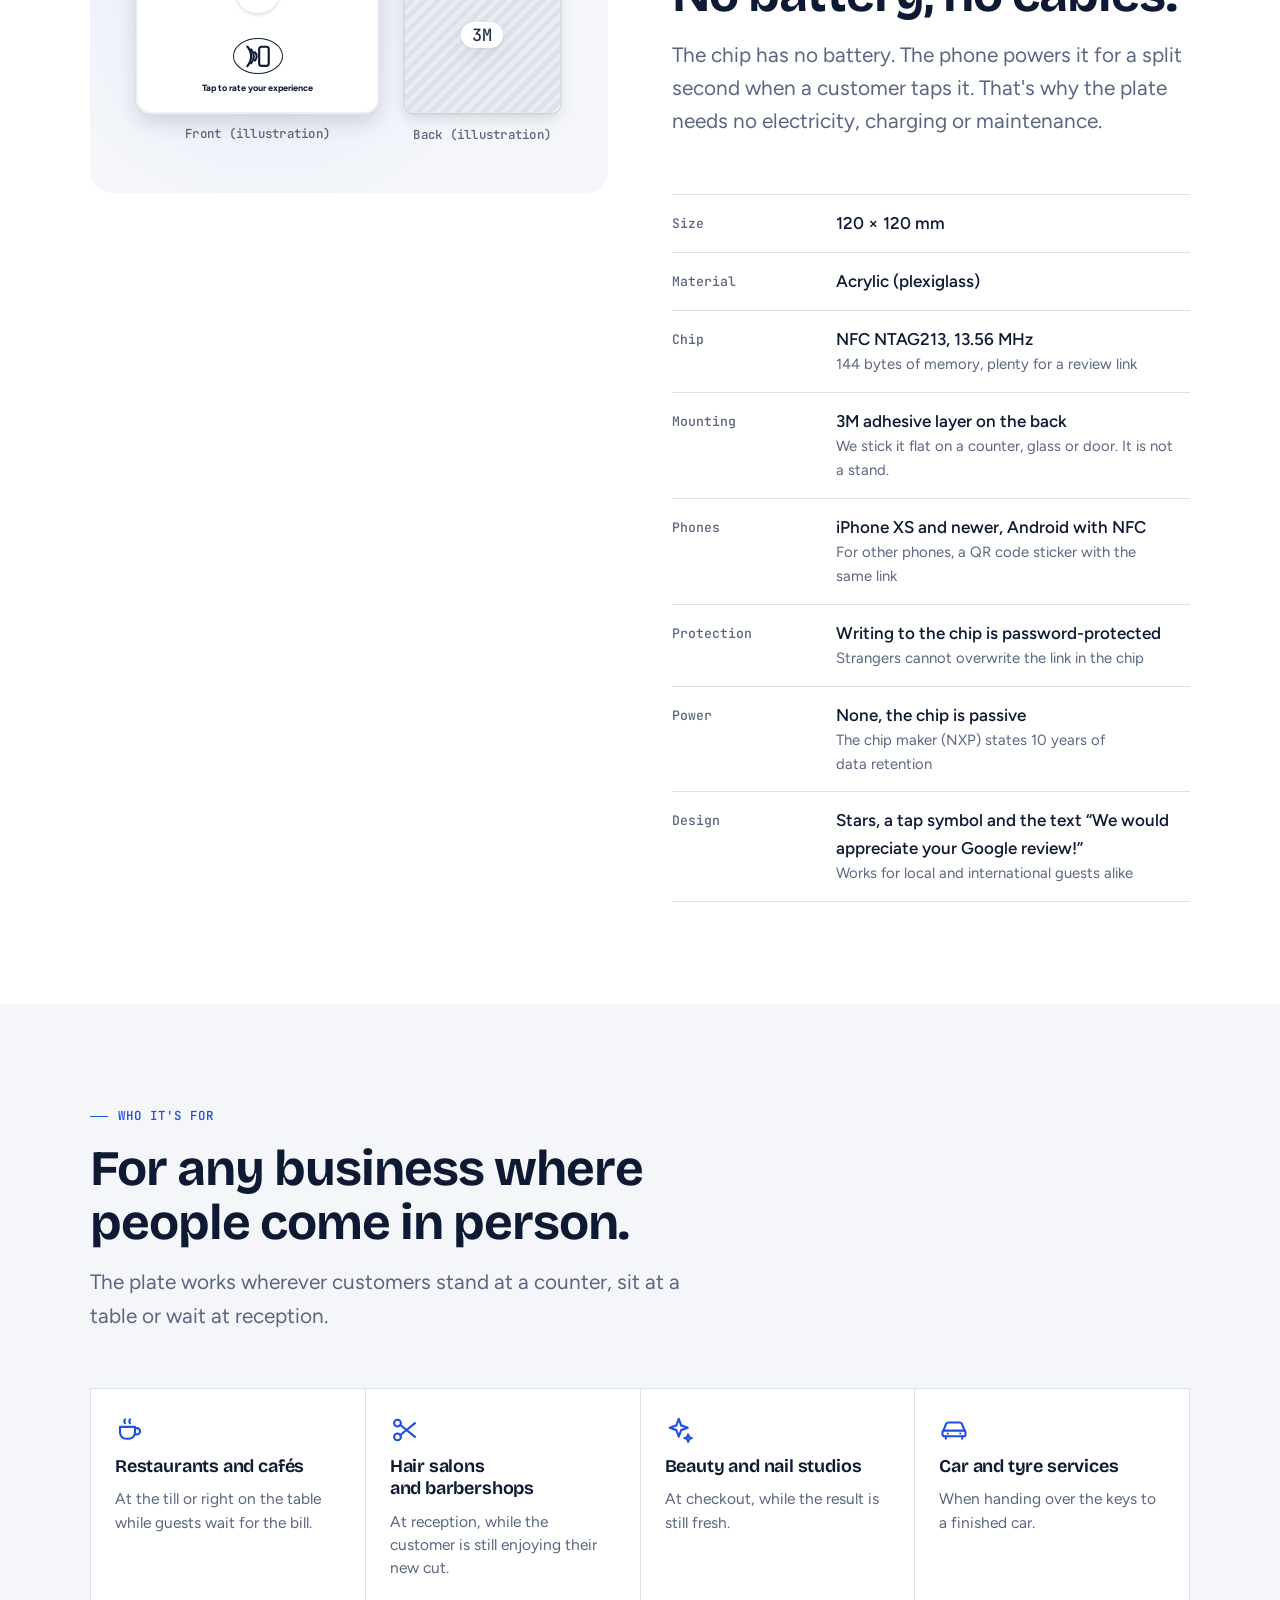
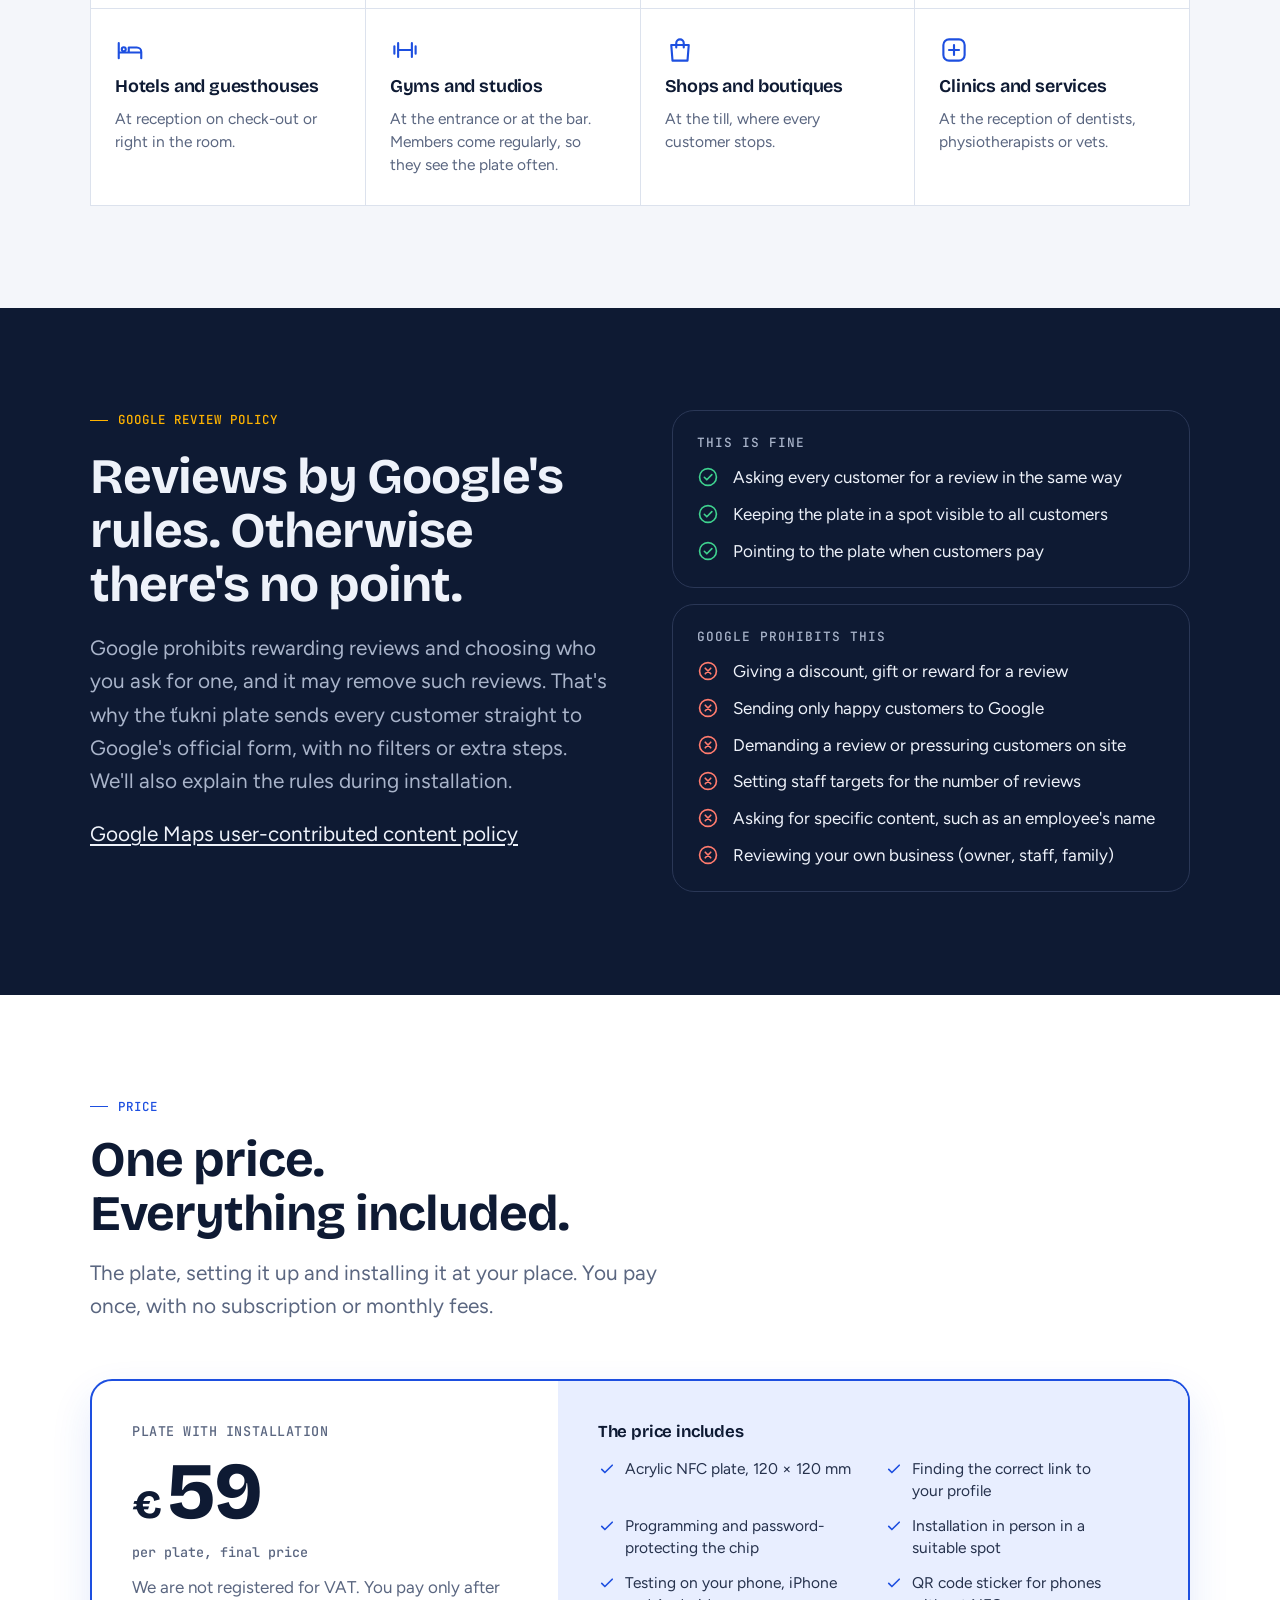
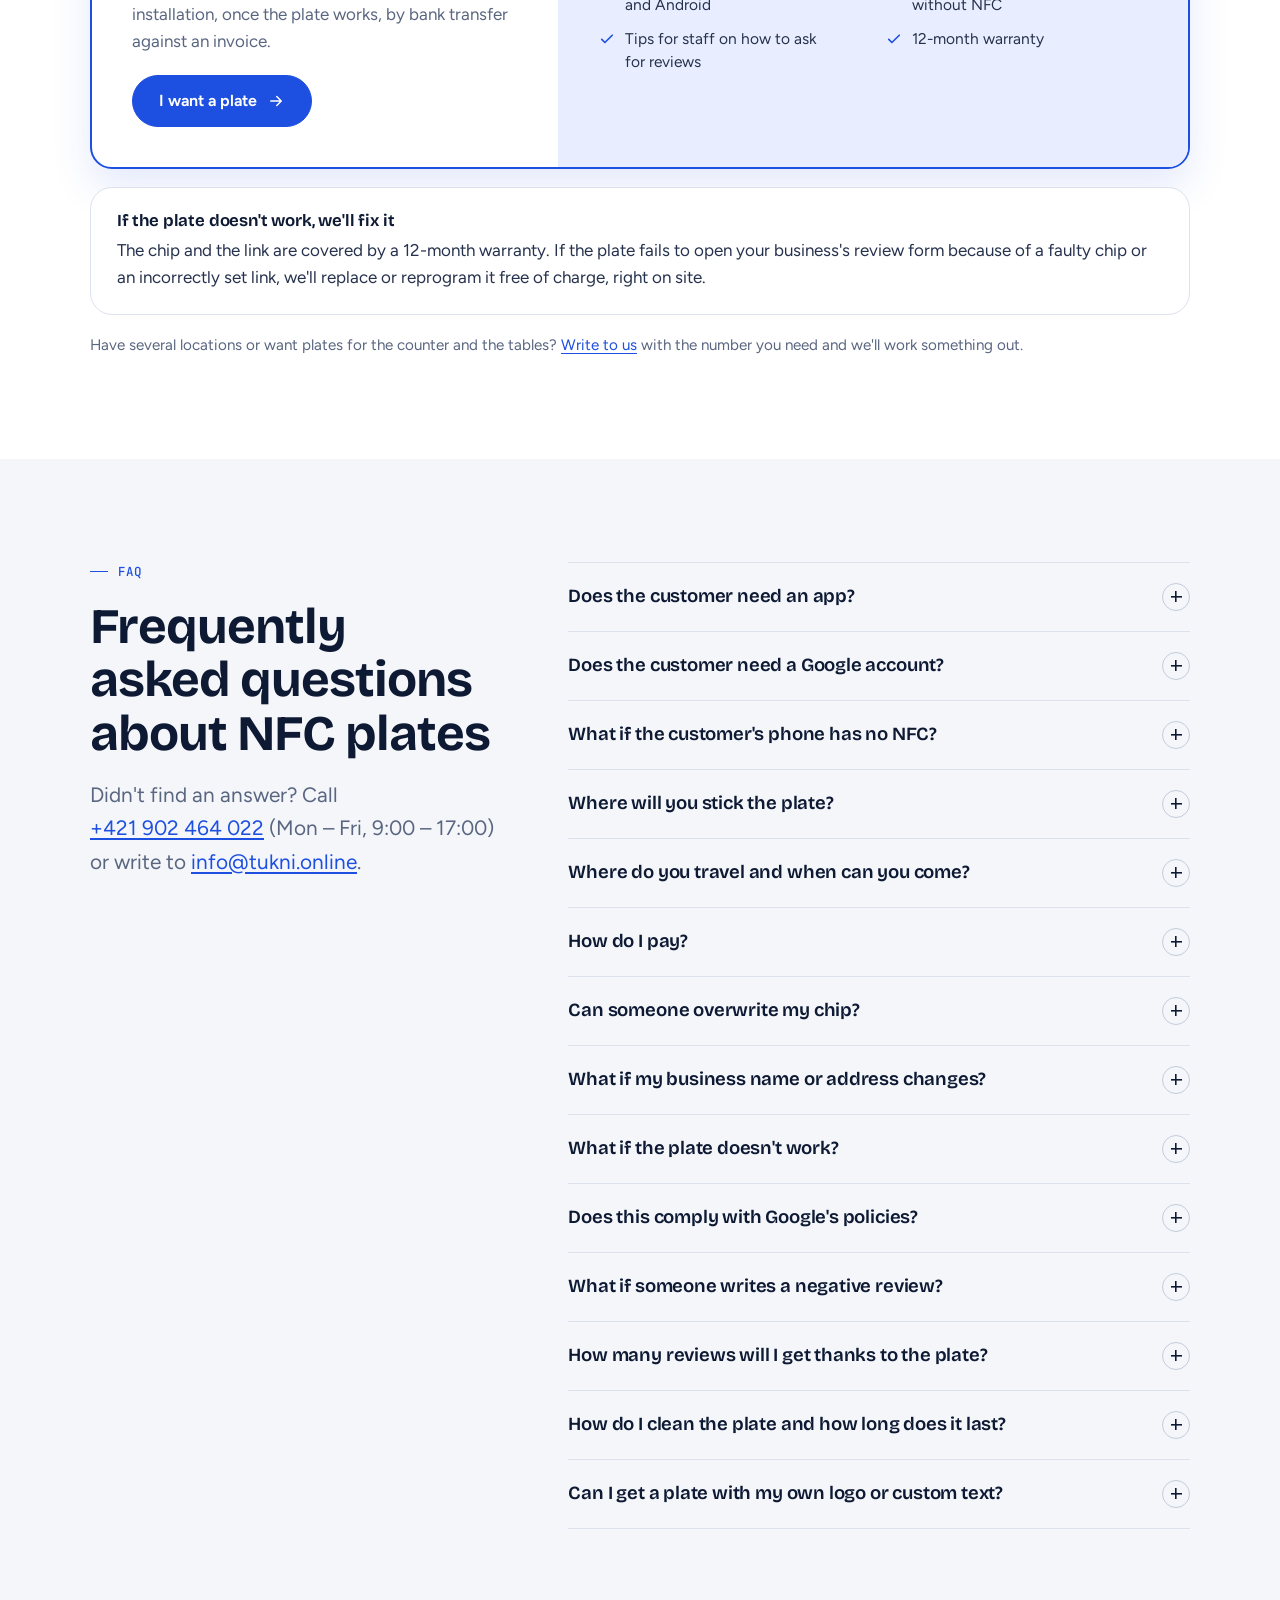
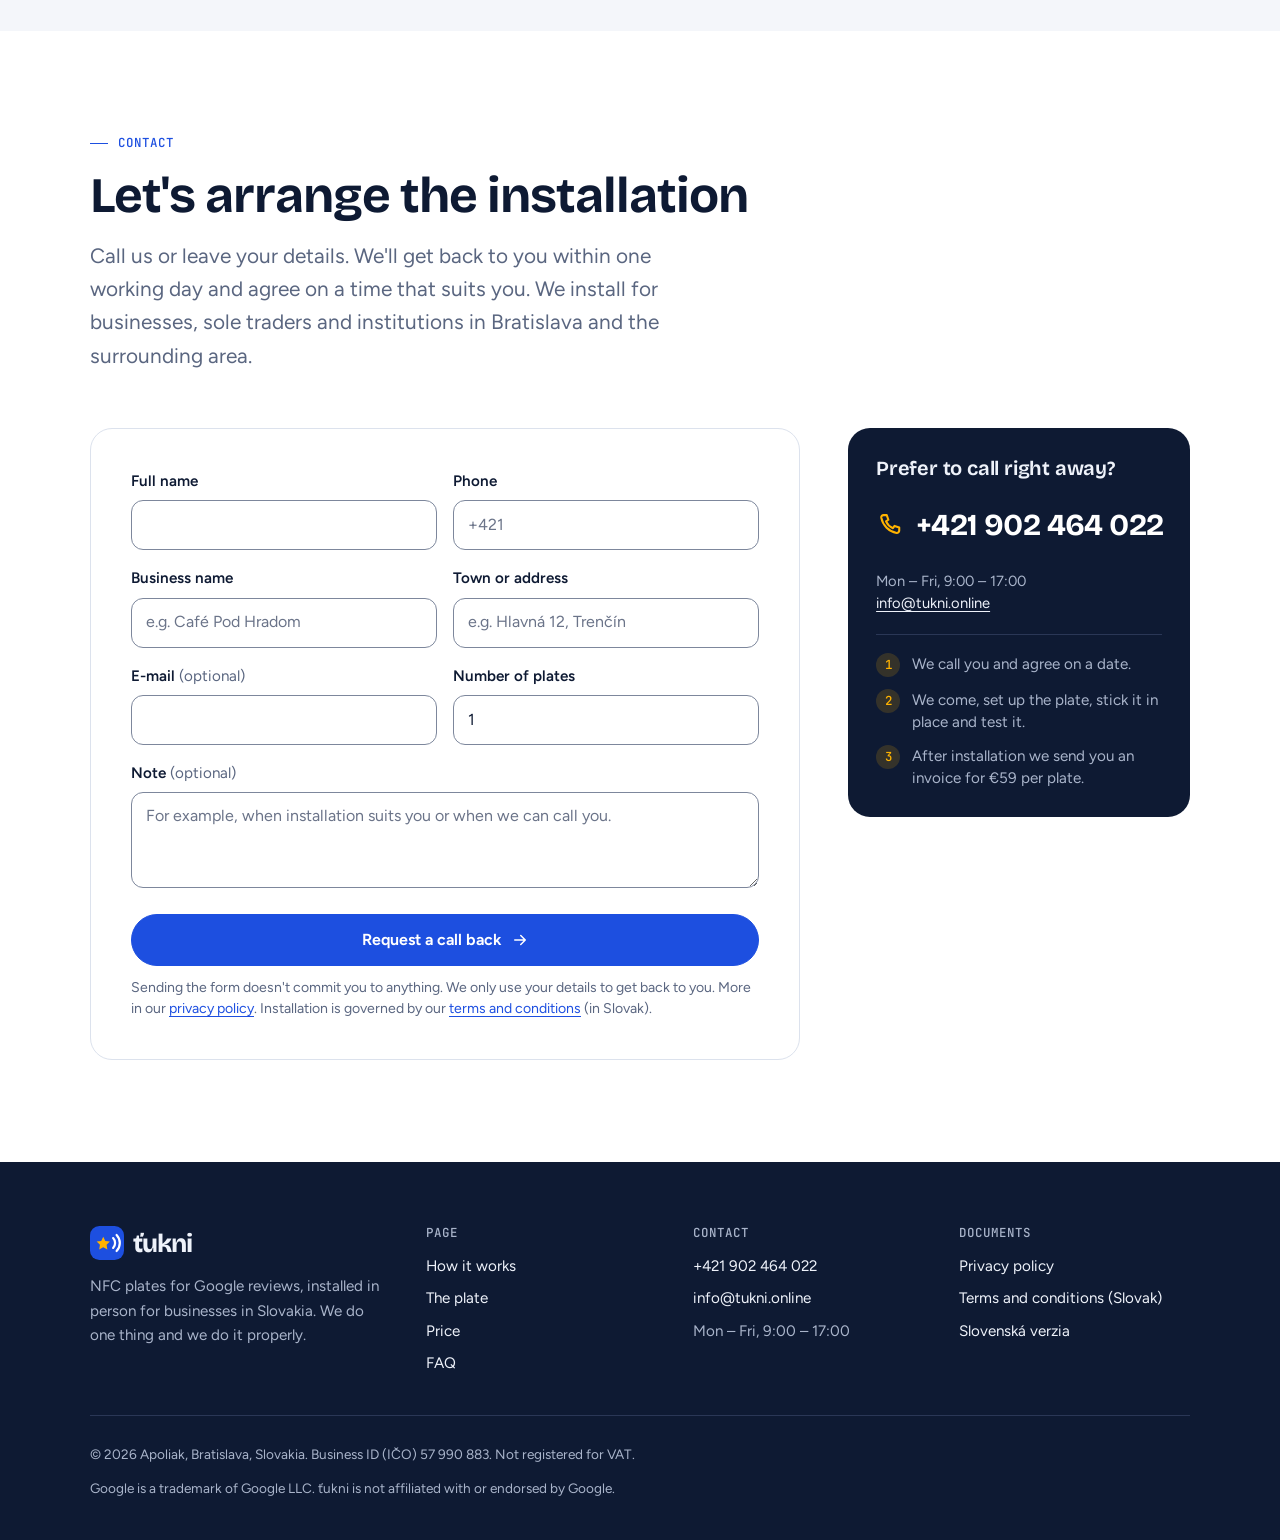
==== commit d5887be9: "IČO a zápis v živnostenskom registri v pätičke a právnych textoch" ====
--- a/en/index.html
+++ b/en/index.html
@@ -583,7 +583,7 @@
         </div>
       </div>
       <div class="footer-legal">
-        <p>© <span data-year>2026</span> Apoliak, Bratislava, Slovakia. Not registered for VAT.</p>
+        <p>© <span data-year>2026</span> Apoliak, Bratislava, Slovakia. Business ID (IČO) 57&nbsp;990&nbsp;883. Not registered for VAT.</p>
         <p>Google is a trademark of Google LLC. ťukni is not affiliated with or endorsed by Google.</p>
       </div>
     </div>
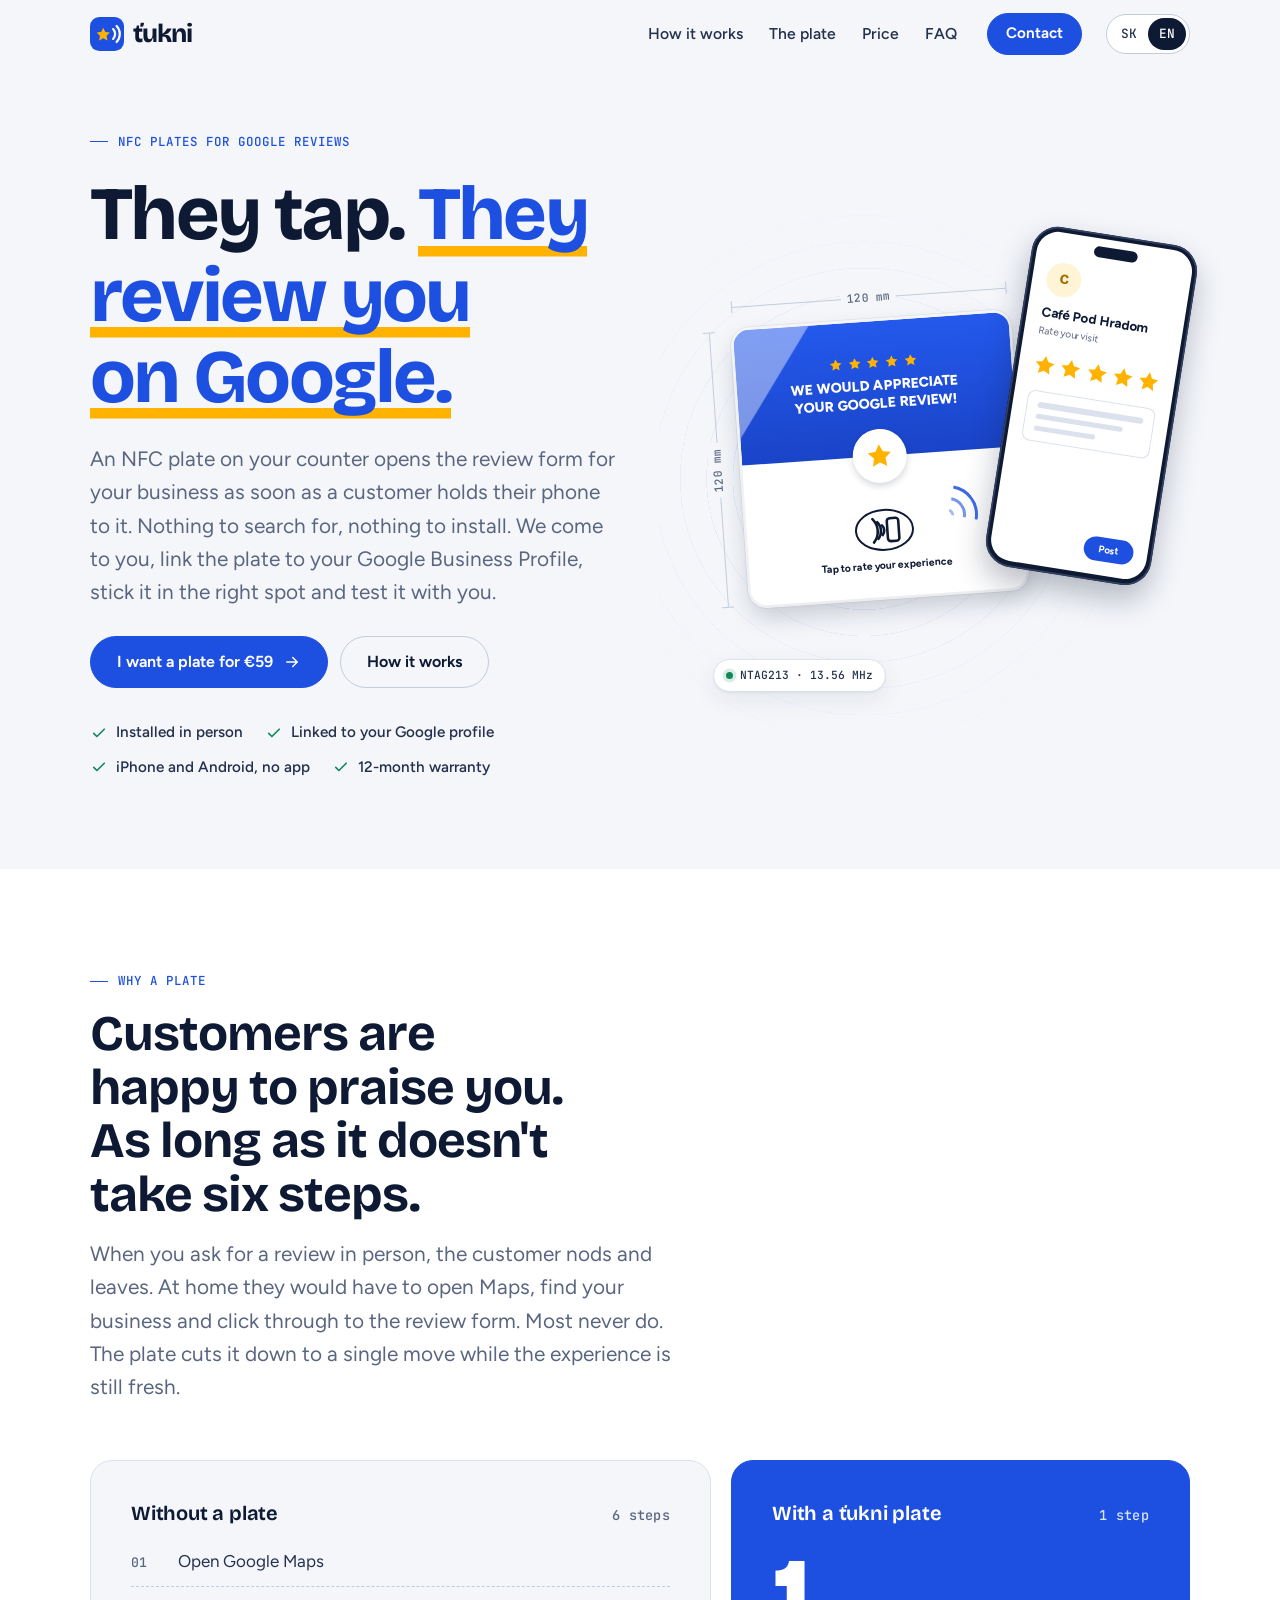
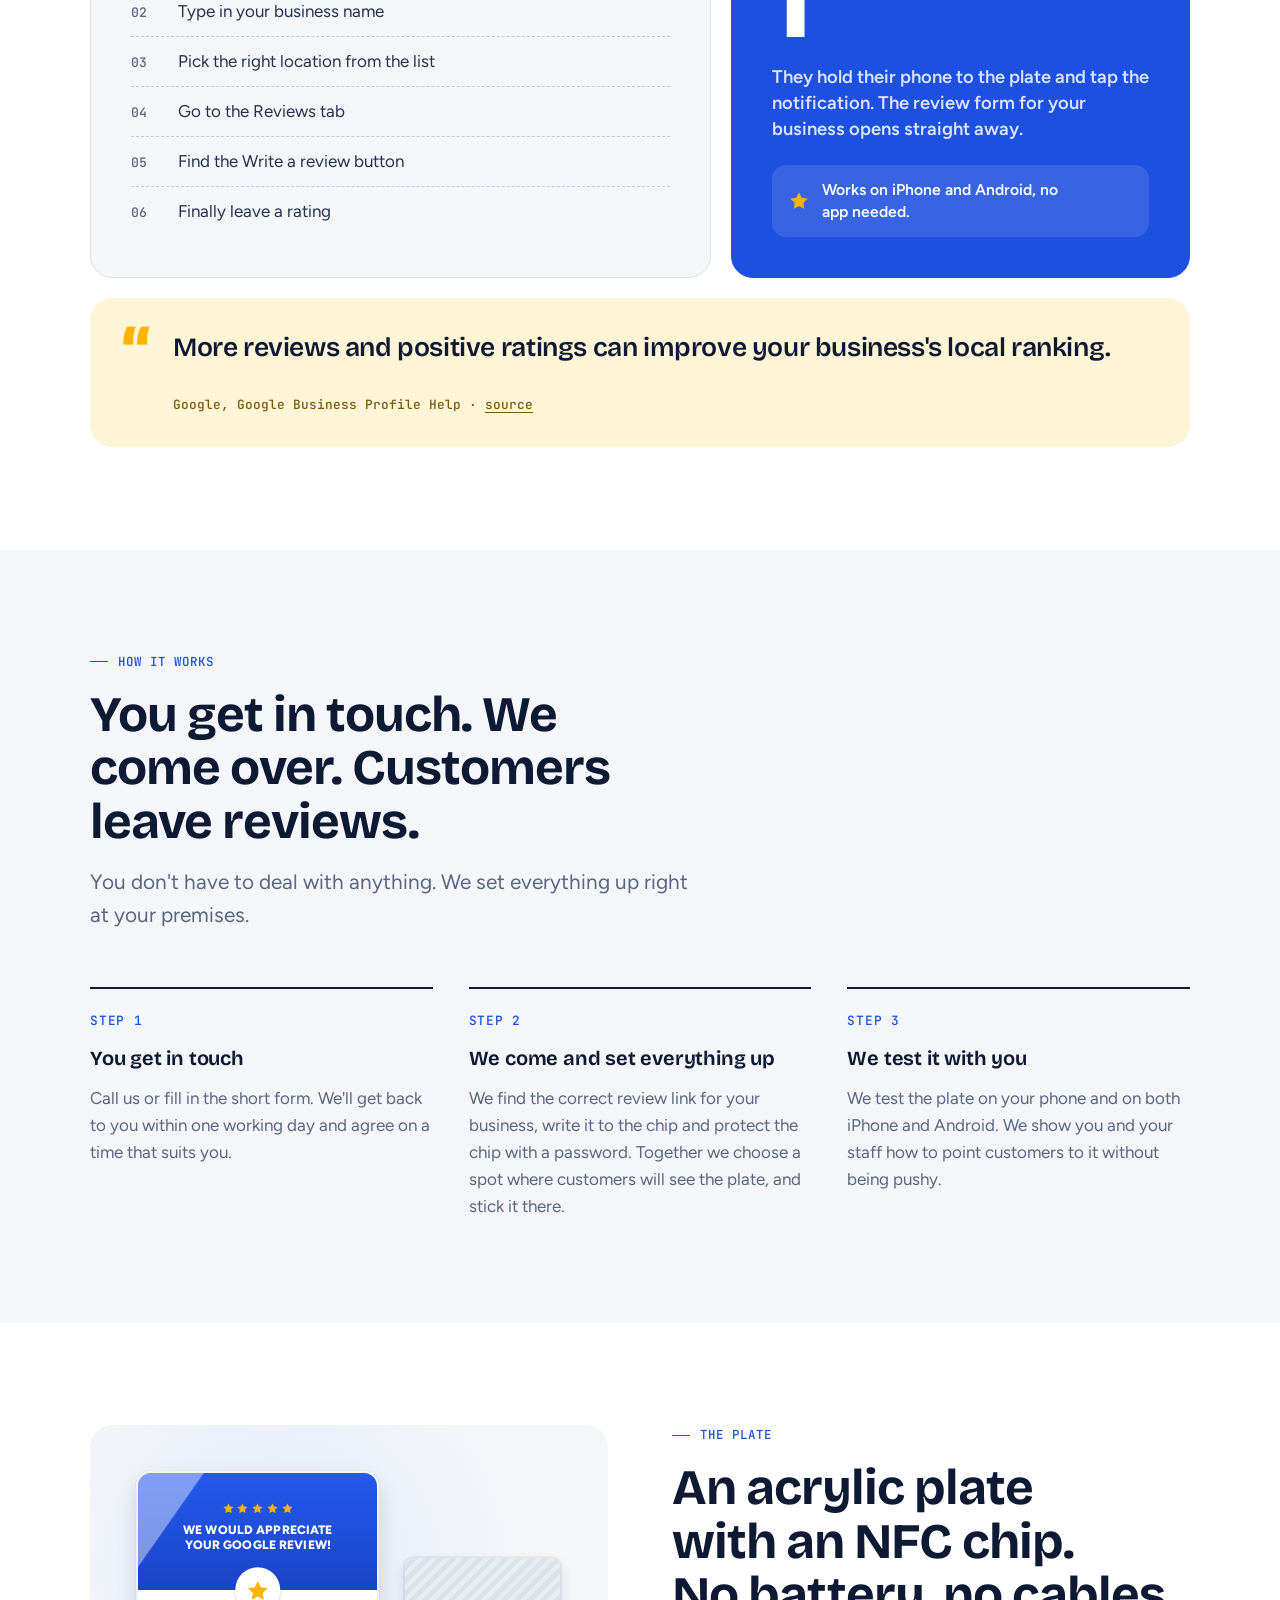
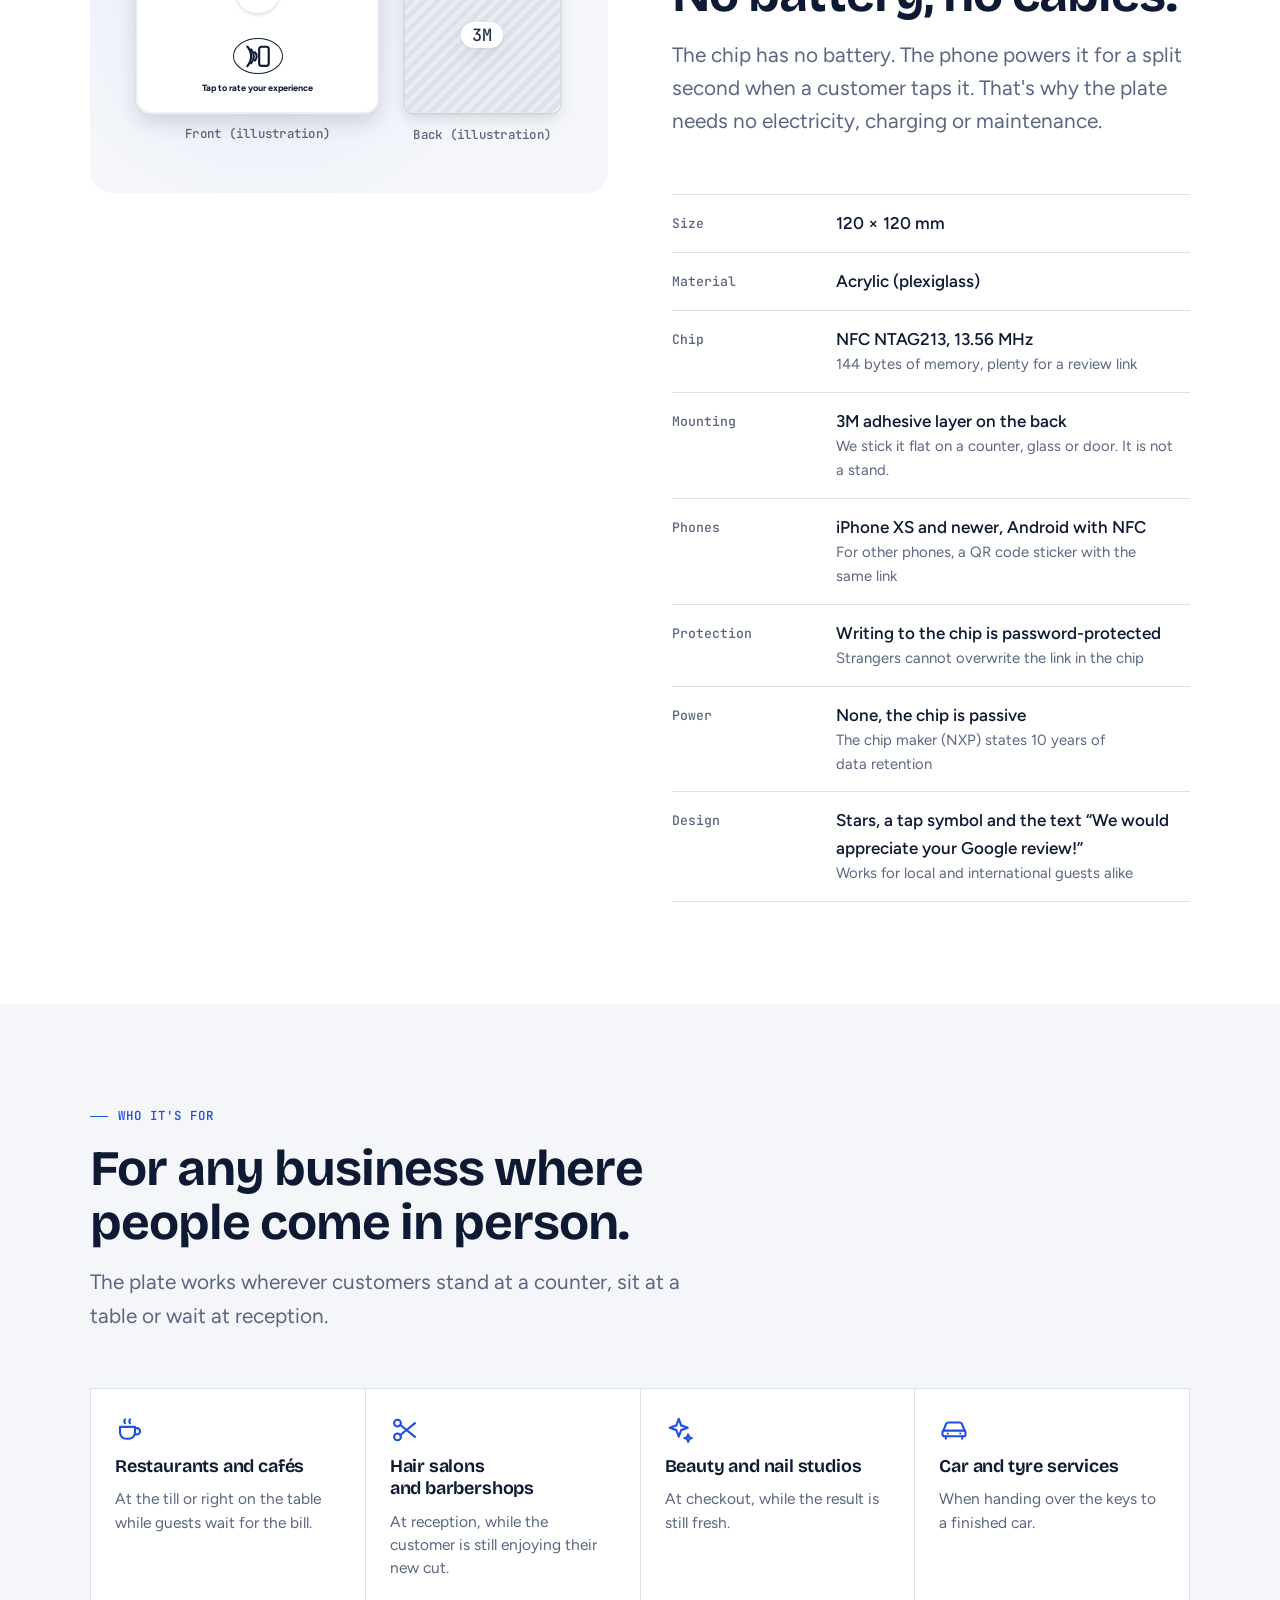
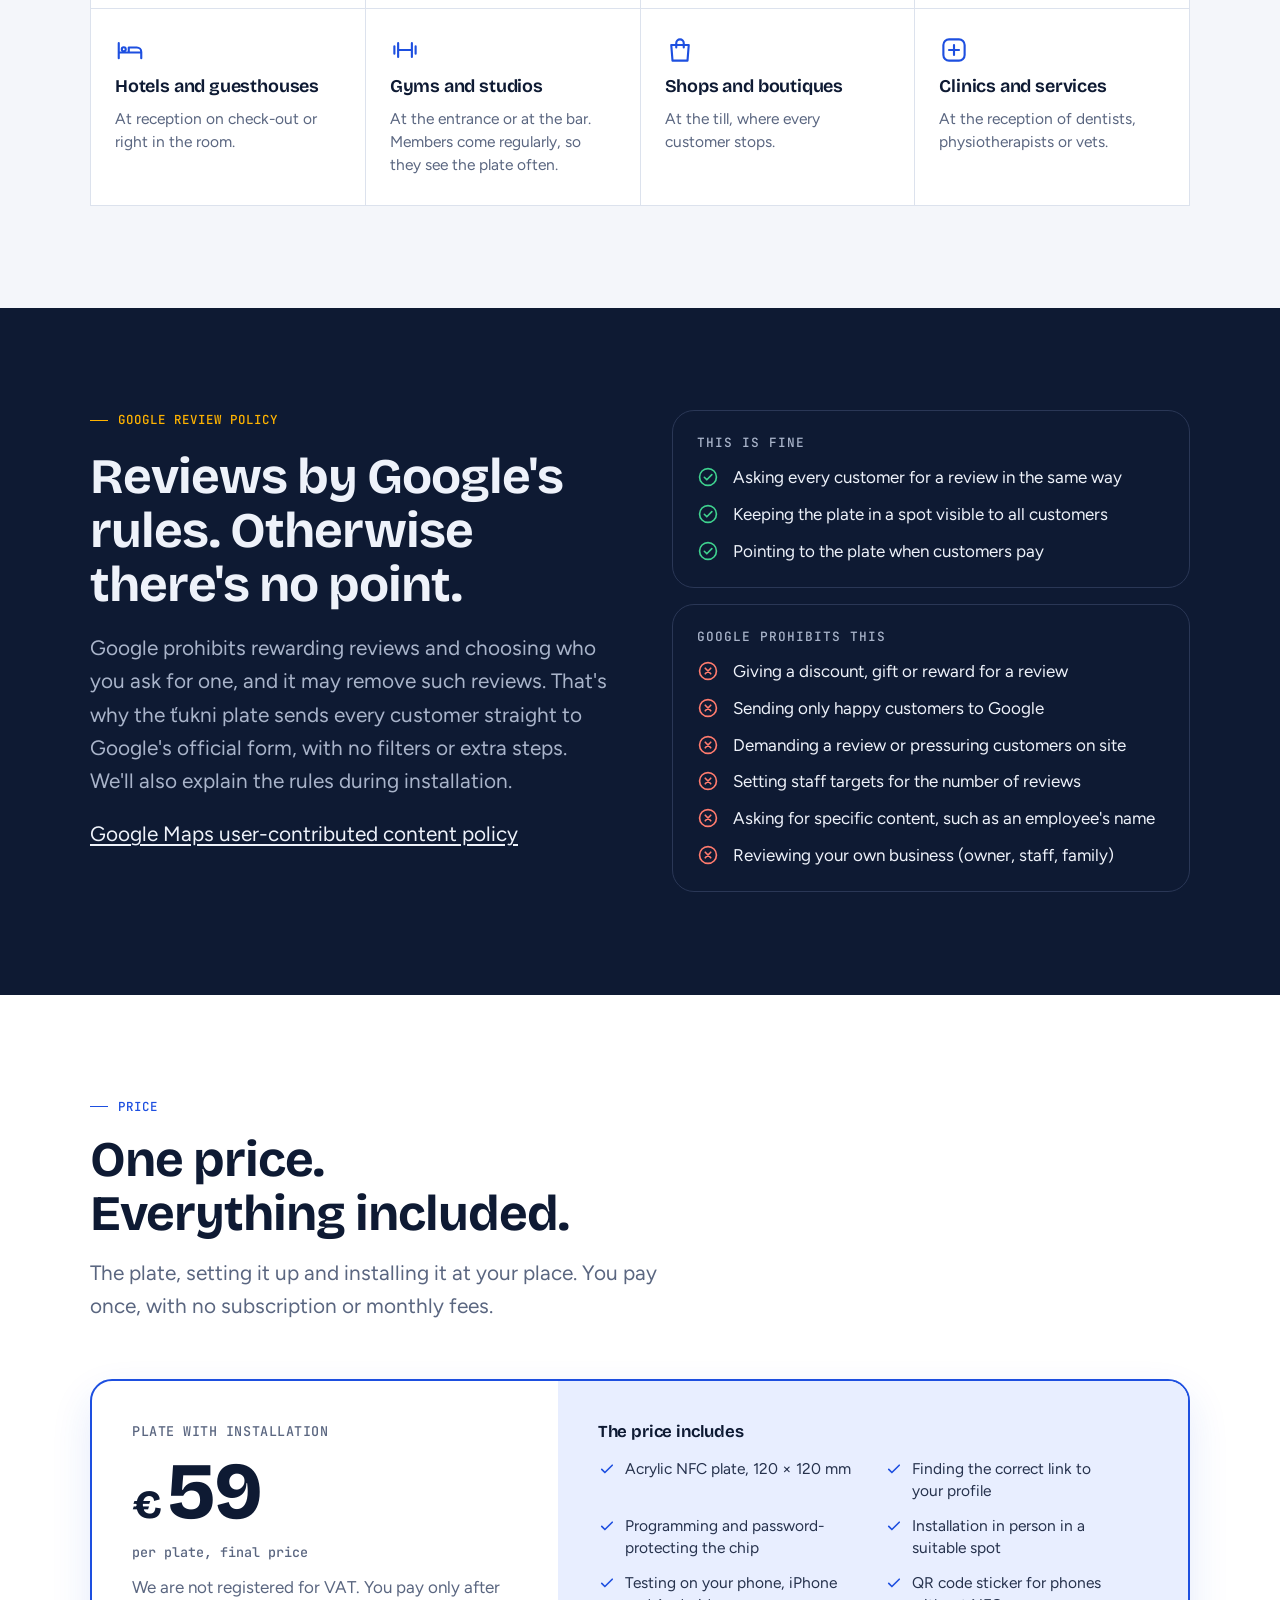
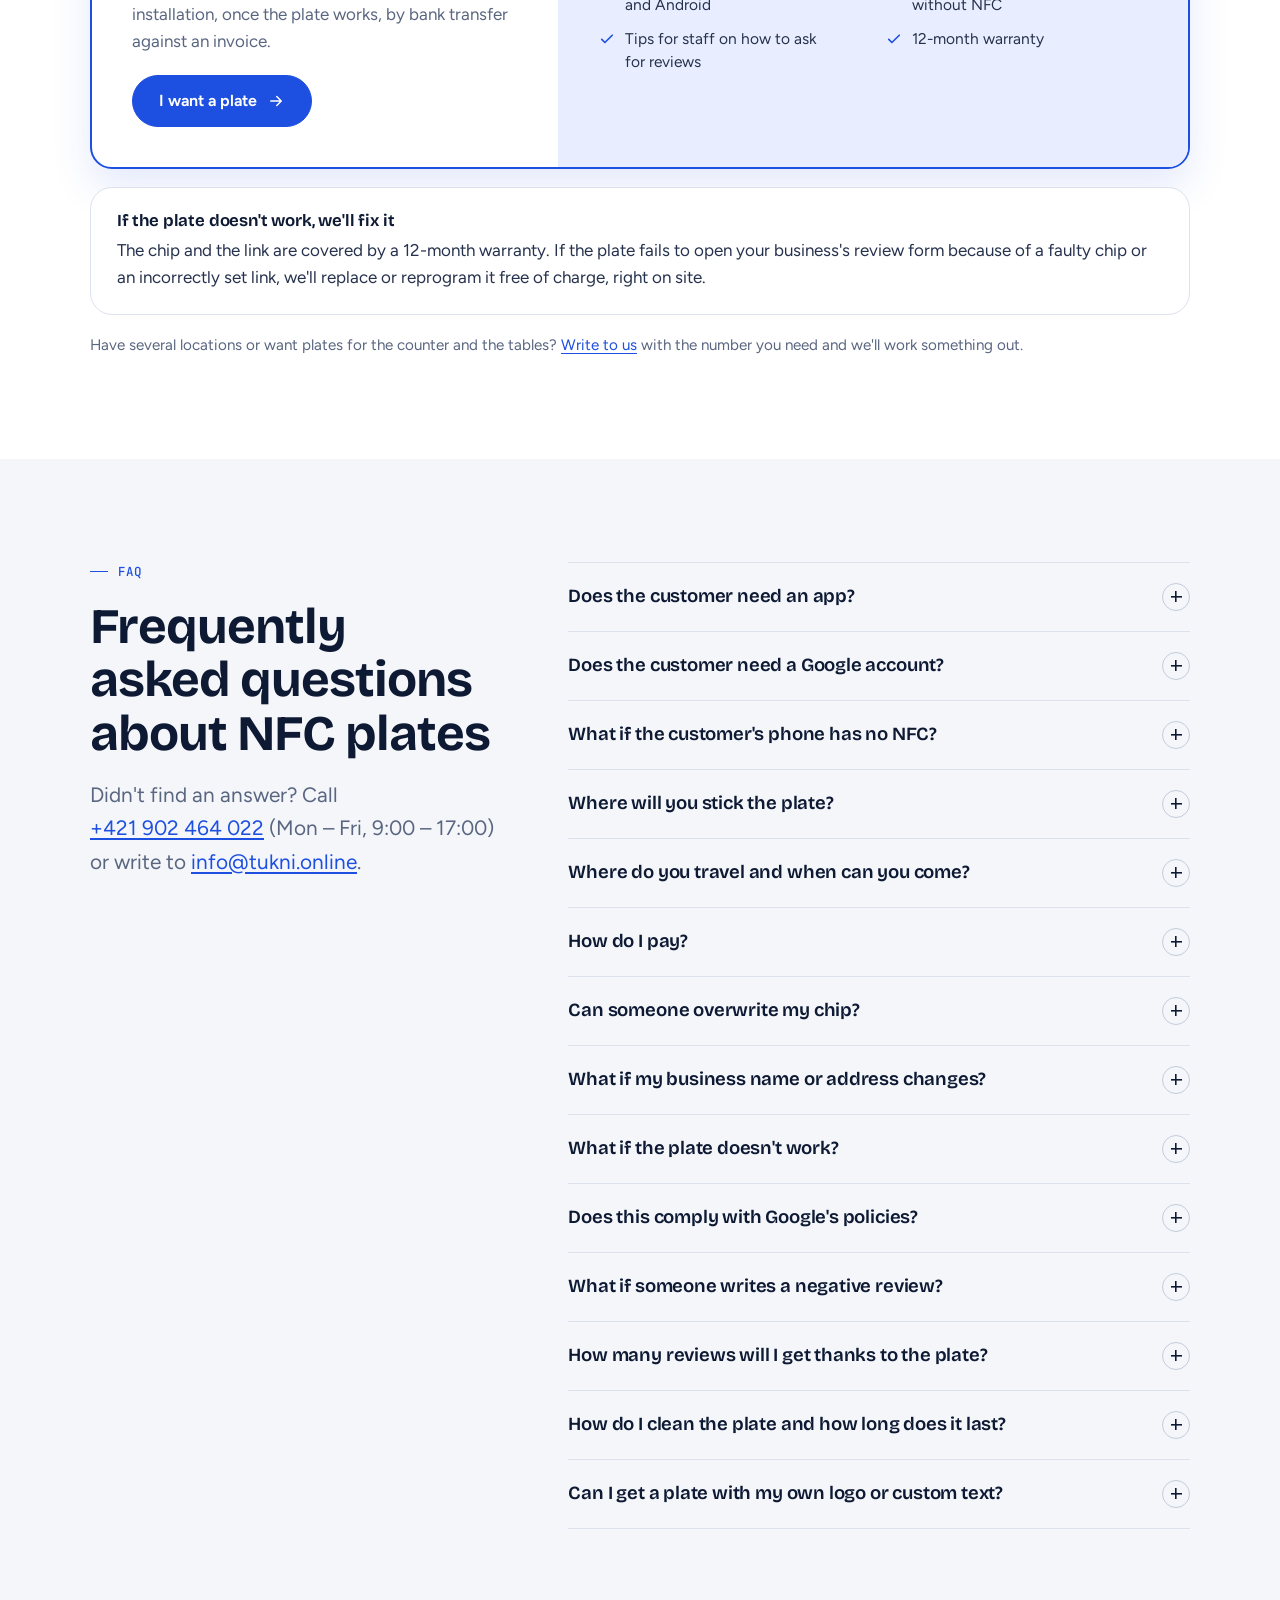
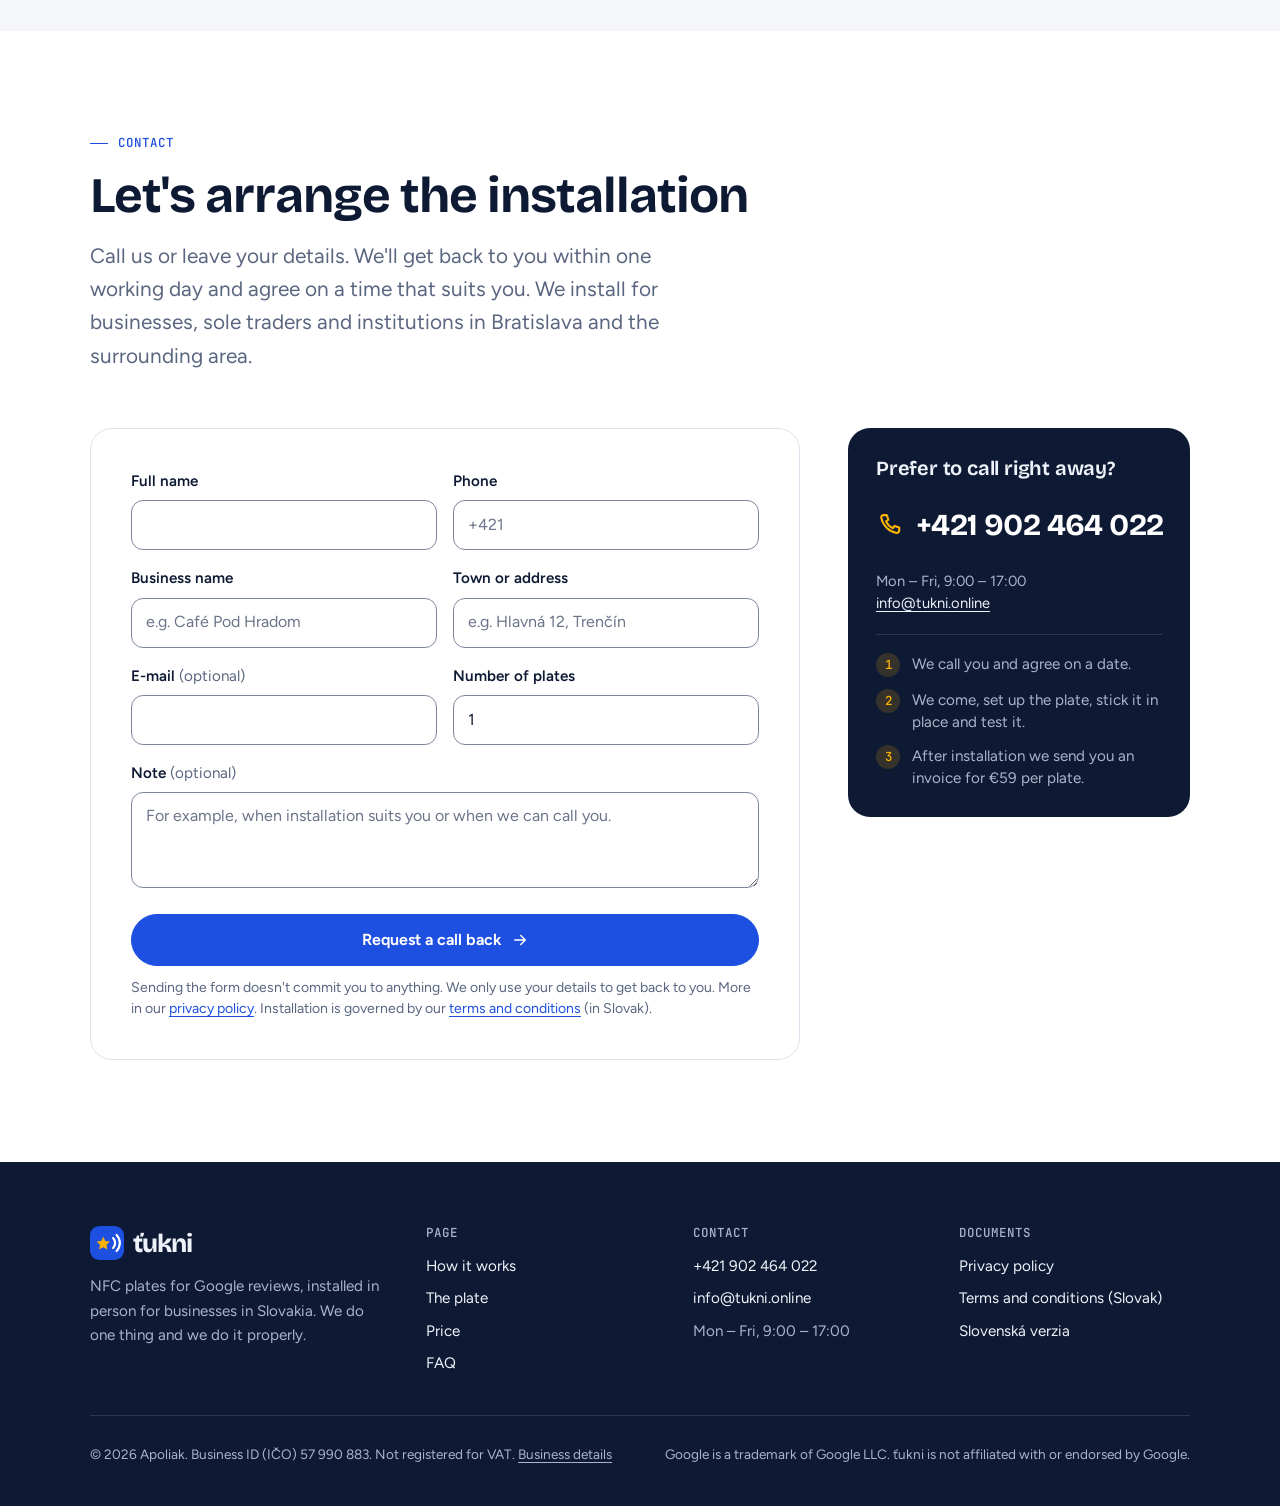
==== commit d745e752: "Údaje o podnikateľovi podľa zákona, úpravy pätičky a podmienok" ====
--- a/en/index.html
+++ b/en/index.html
@@ -583,7 +583,7 @@
         </div>
       </div>
       <div class="footer-legal">
-        <p>© <span data-year>2026</span> Apoliak, Bratislava, Slovakia. Business ID (IČO) 57&nbsp;990&nbsp;883. Not registered for VAT.</p>
+        <p>© <span data-year>2026</span> Apoliak. Business ID (IČO) 57&nbsp;990&nbsp;883. Not registered for VAT. <a href="business-details.html" style="color:inherit">Business details</a></p>
         <p>Google is a trademark of Google LLC. ťukni is not affiliated with or endorsed by Google.</p>
       </div>
     </div>
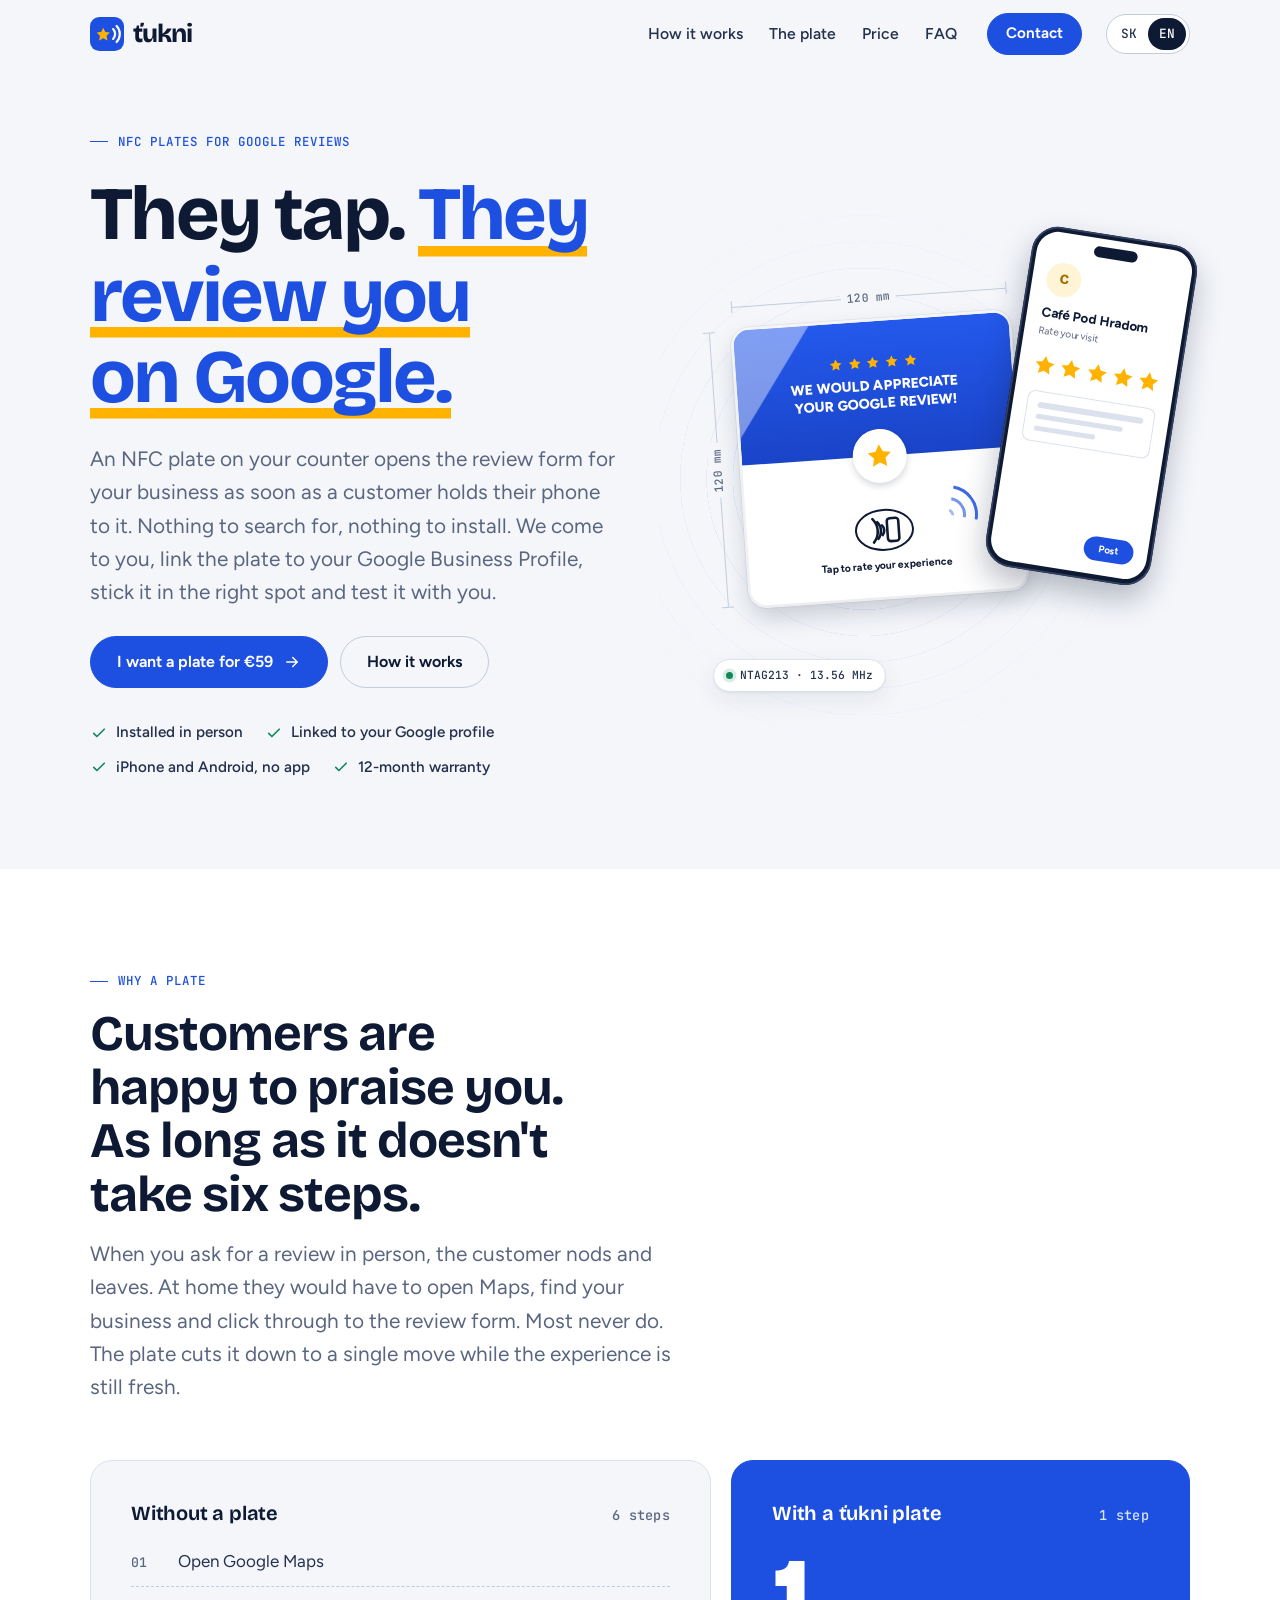
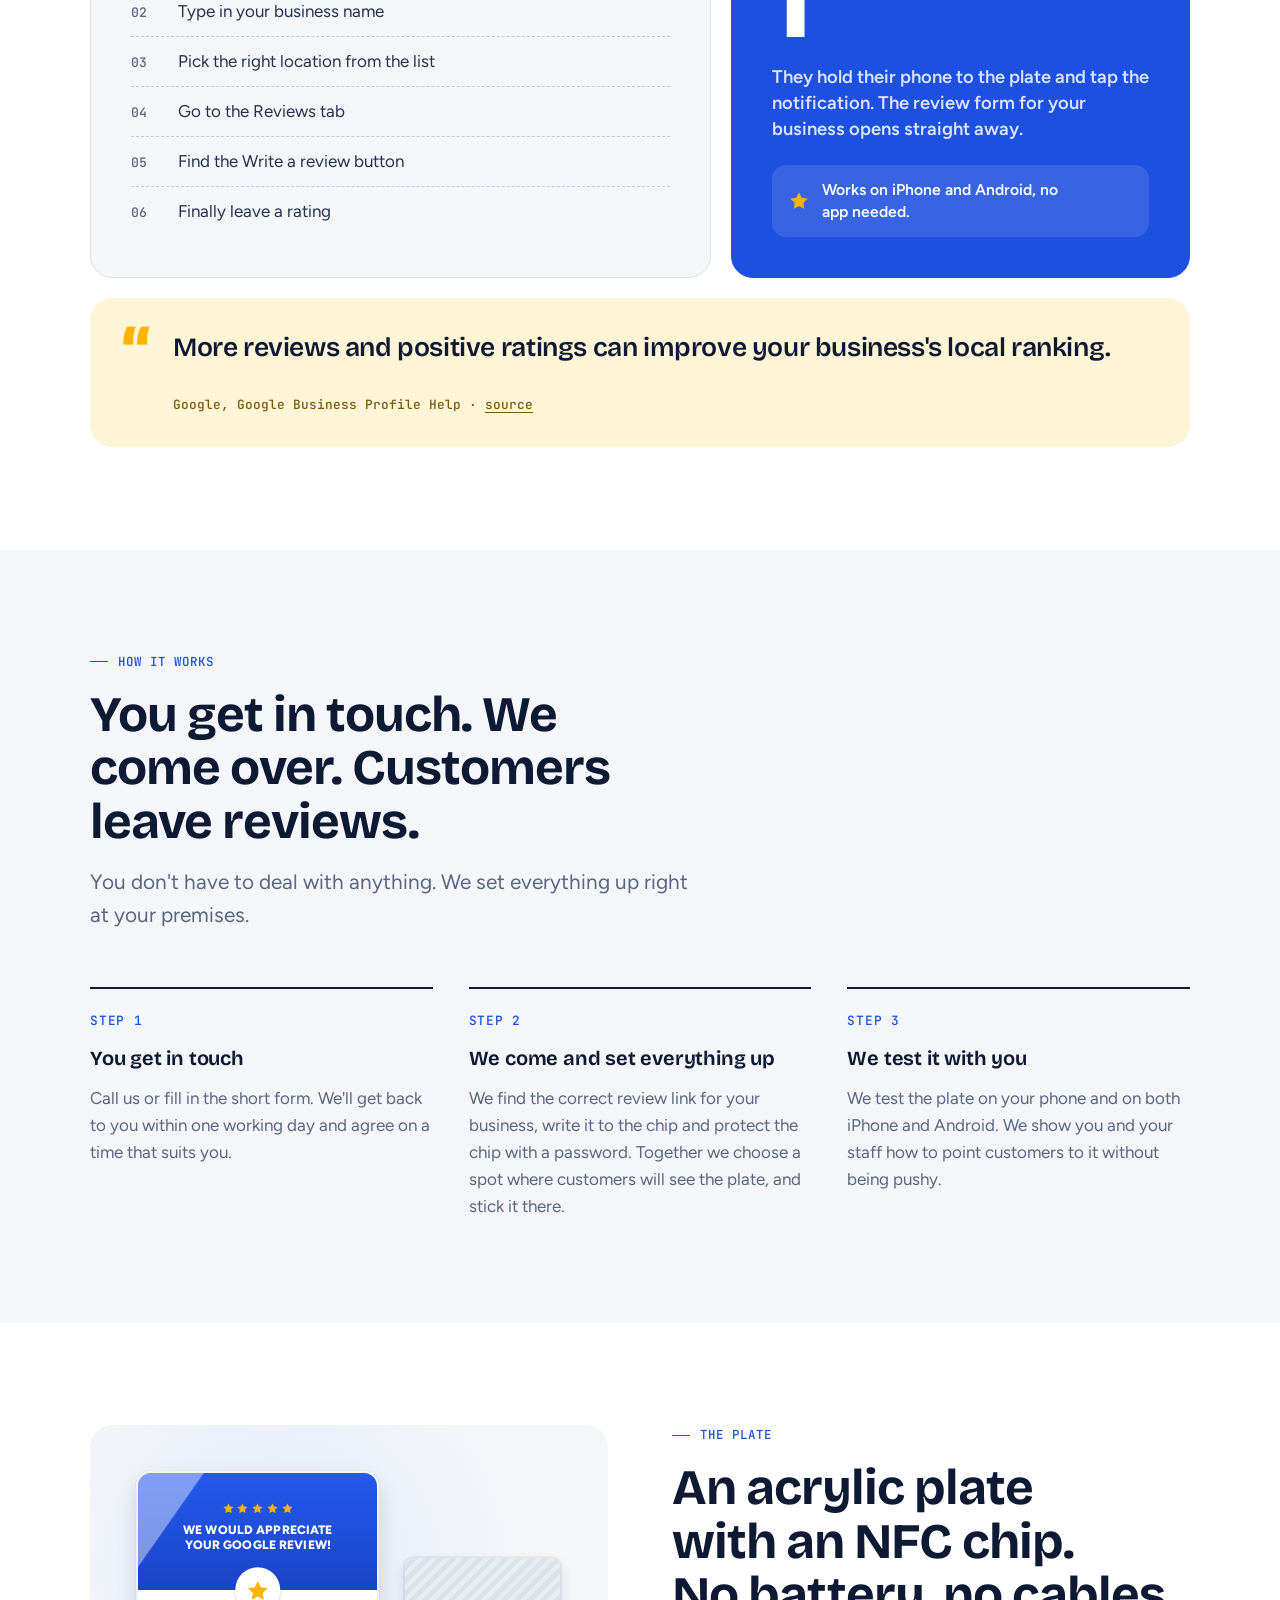
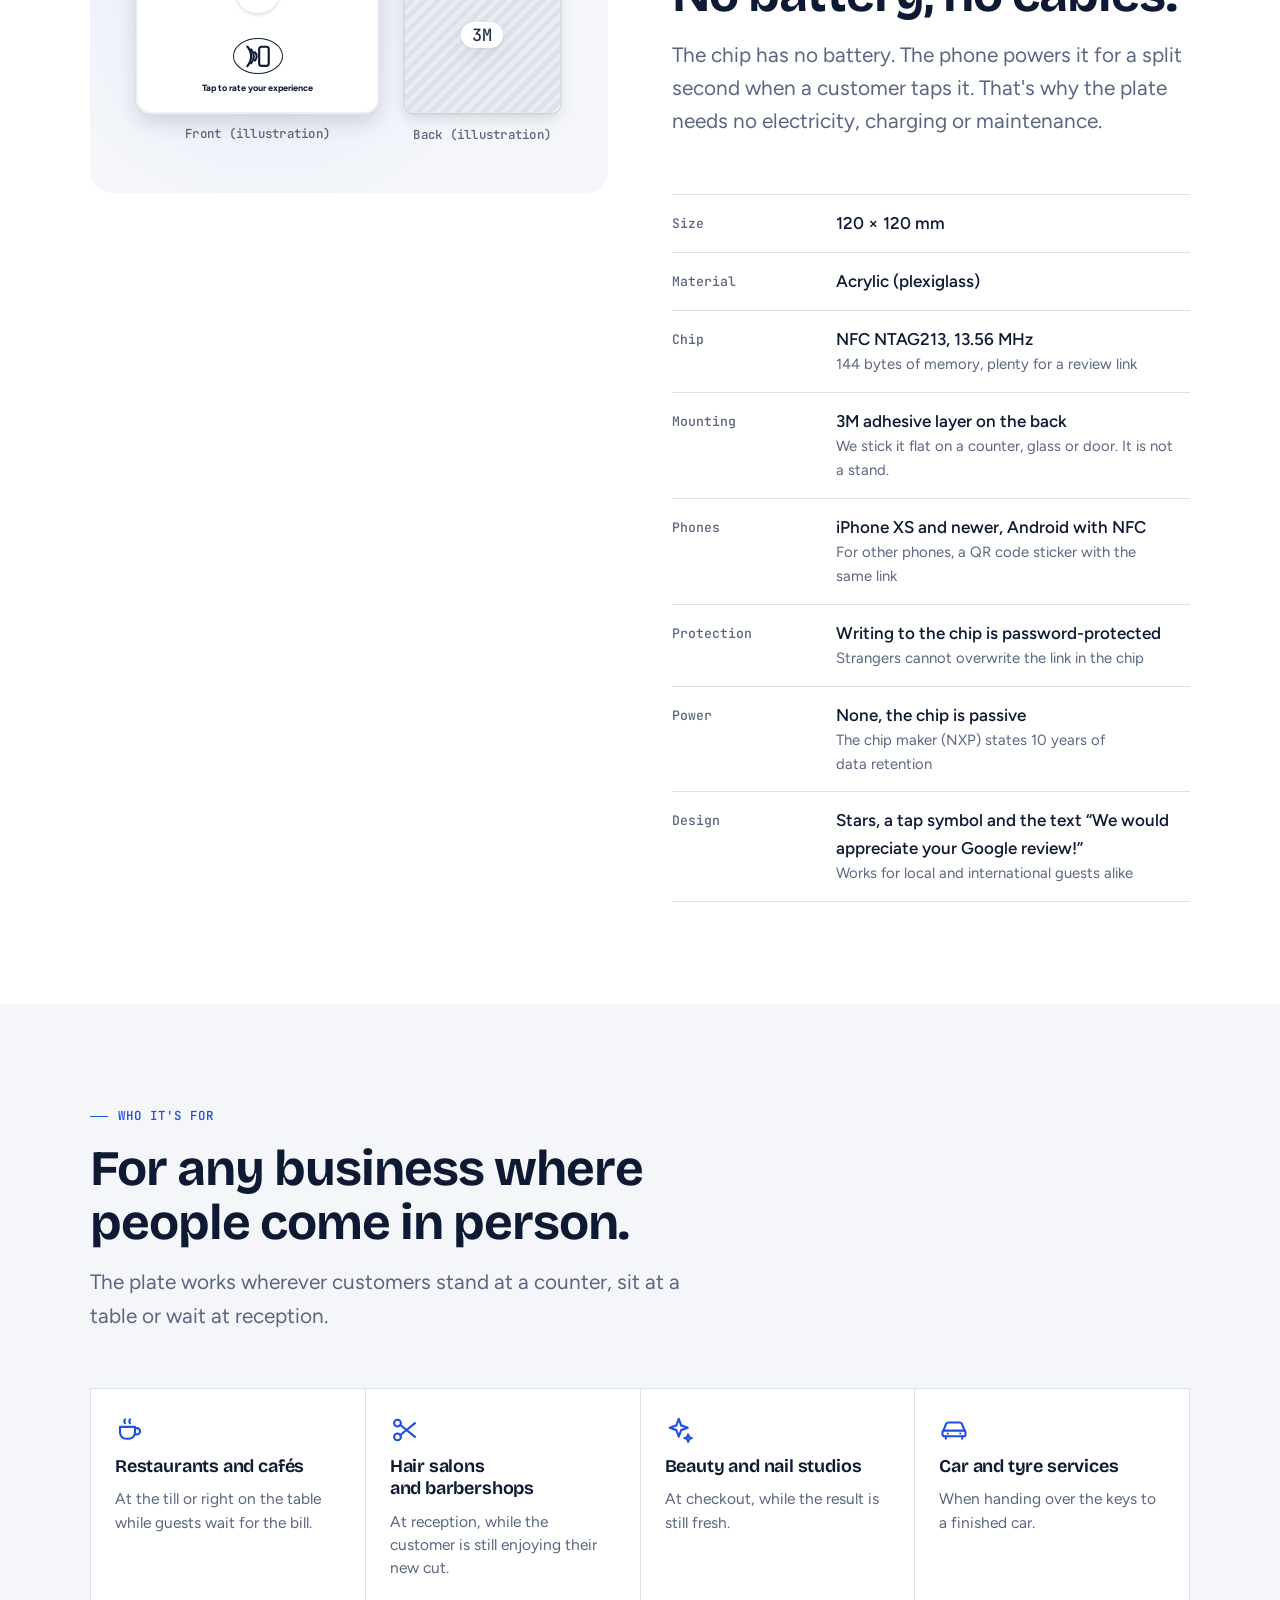
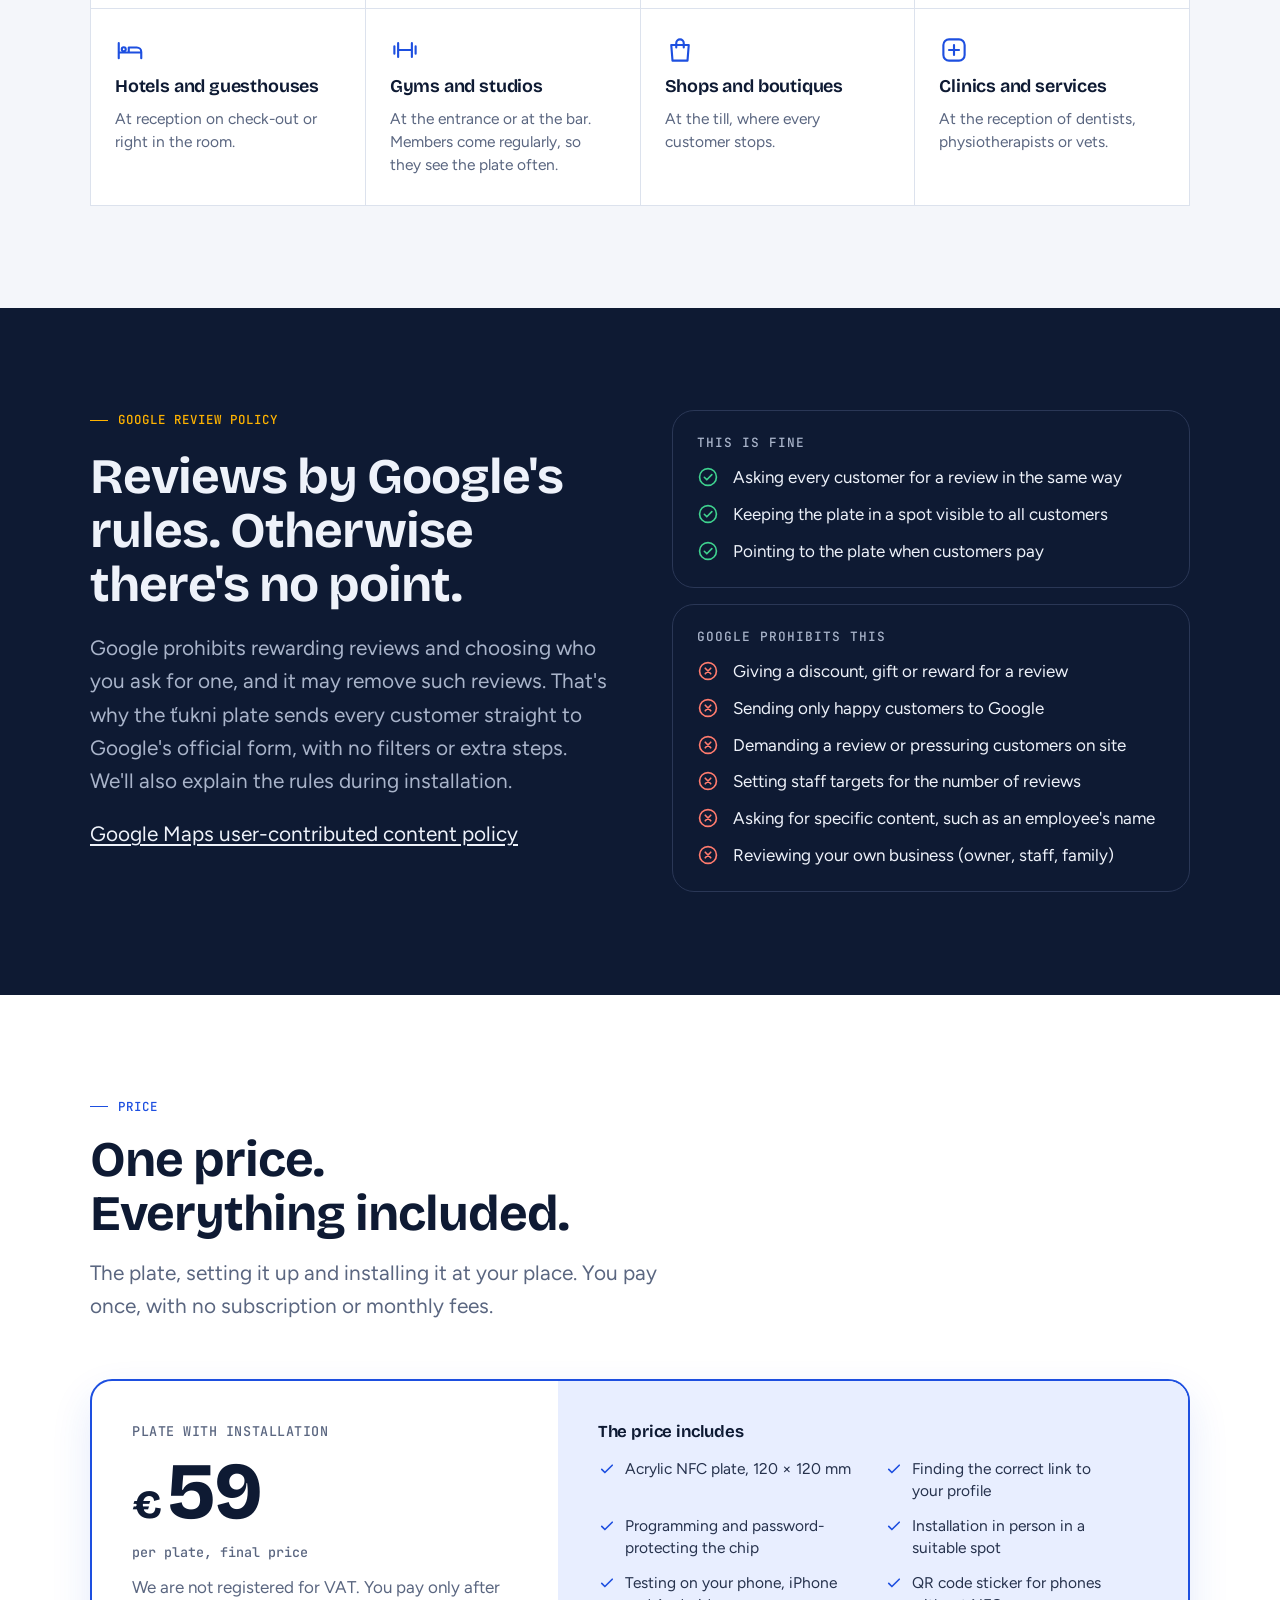
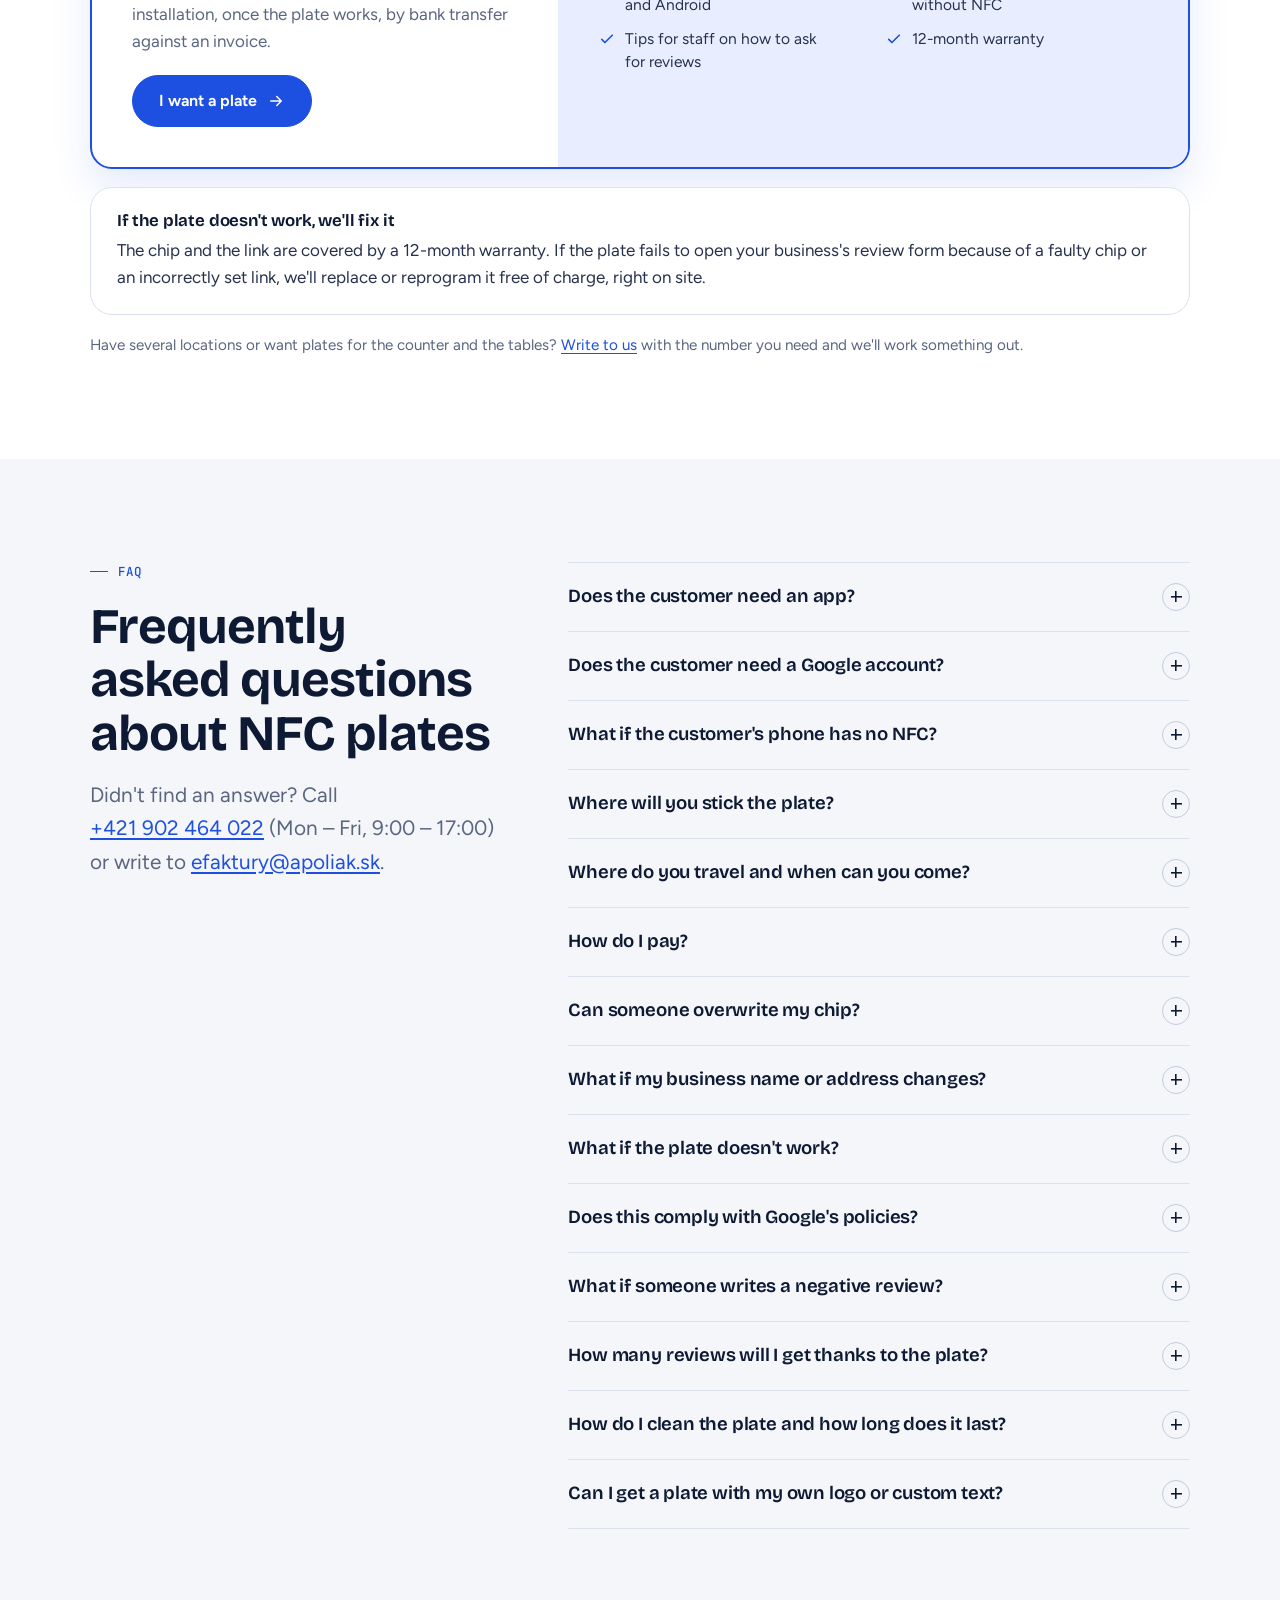
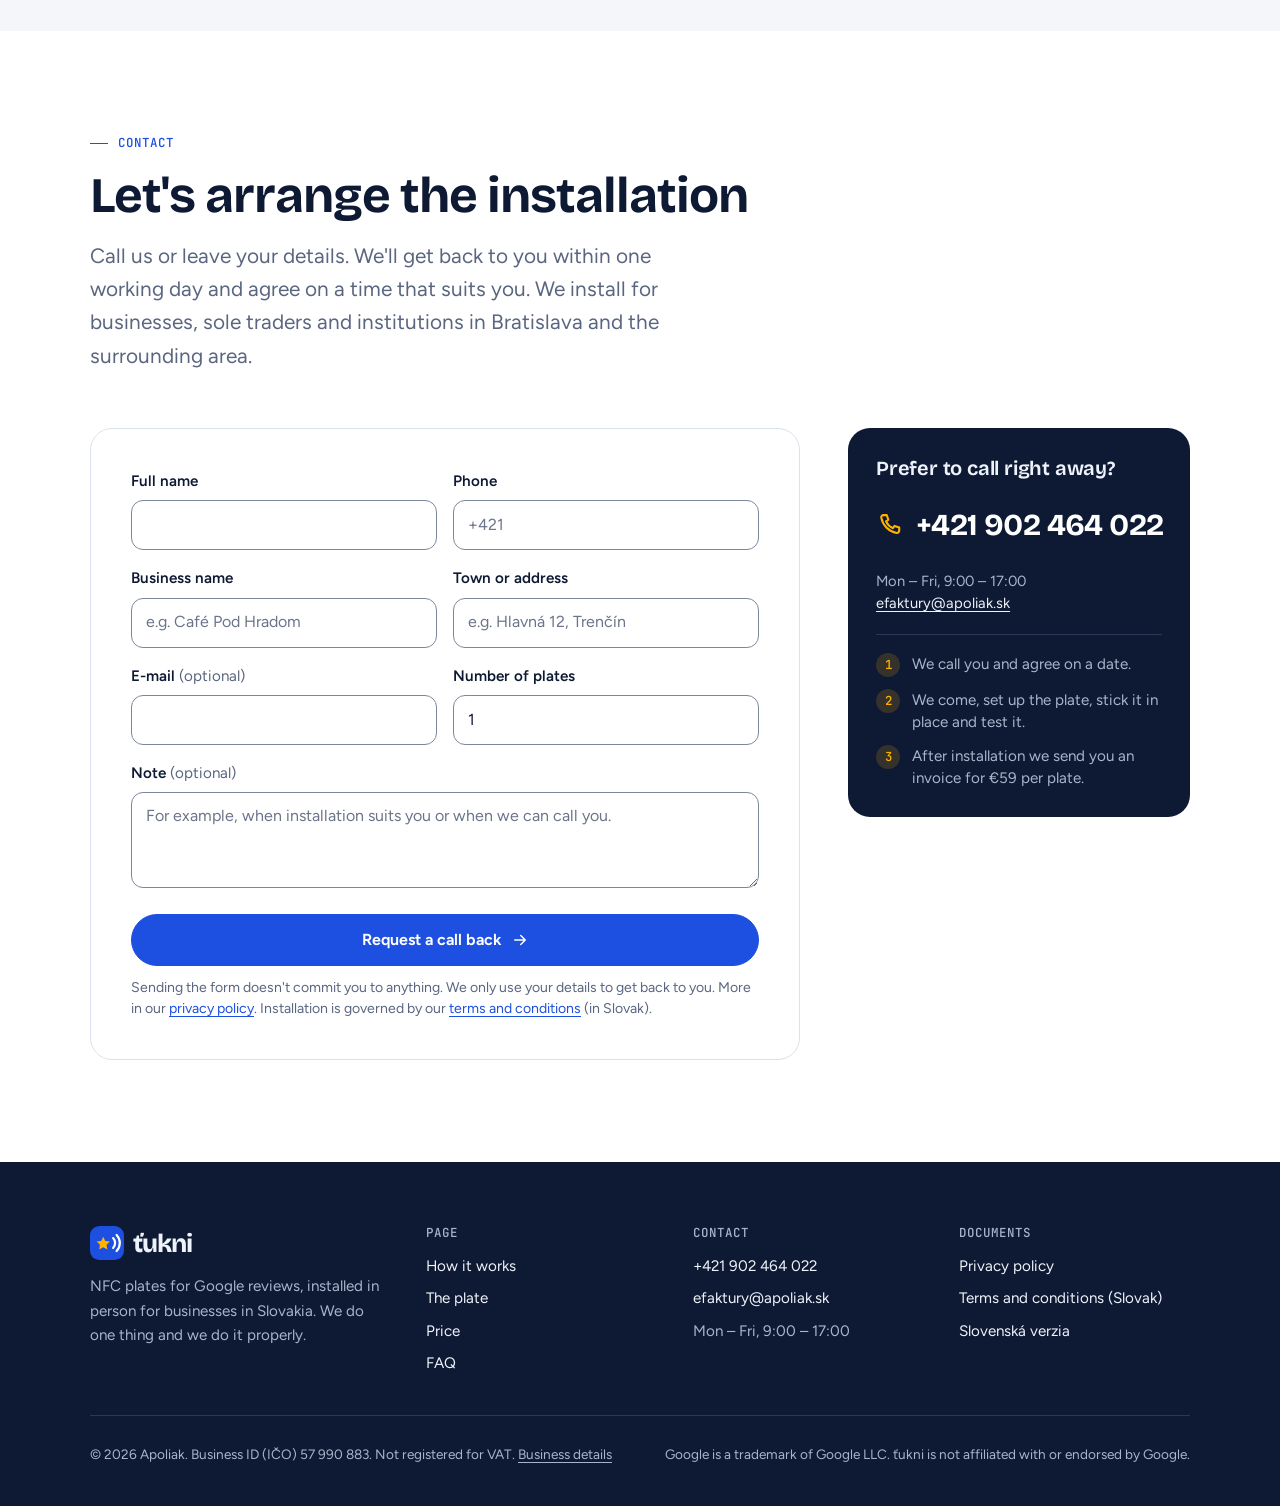
==== commit 827cbe21: "Kontaktný e-mail dočasne efaktury@apoliak.sk" ====
--- a/en/index.html
+++ b/en/index.html
@@ -380,7 +380,7 @@
         <div class="faq-aside">
           <span class="eyebrow">FAQ</span>
           <h2 id="faq-title">Frequently asked questions about NFC plates</h2>
-          <p>Didn't find an answer? Call <a href="tel:+421902464022">+421 902 464 022</a> (Mon – Fri, 9:00 – 17:00) or write to <a href="mailto:info@tukni.online">info@tukni.online</a>.</p>
+          <p>Didn't find an answer? Call <a href="tel:+421902464022">+421 902 464 022</a> (Mon – Fri, 9:00 – 17:00) or write to <a href="mailto:efaktury@apoliak.sk">efaktury@apoliak.sk</a>.</p>
         </div>
         <div class="faq-list">
           <details class="faq-item">
@@ -460,10 +460,10 @@
               data-email          = address used for the e-mail fallback when the key is empty
               Without JavaScript the form is hidden and the e-mail and phone are shown instead (noscript).
             -->
-            <noscript><p class="form-note">The form needs JavaScript. Write to us at <a href="mailto:info@tukni.online">info@tukni.online</a> or call <a href="tel:+421902464022">+421 902 464 022</a>.</p></noscript>
+            <noscript><p class="form-note">The form needs JavaScript. Write to us at <a href="mailto:efaktury@apoliak.sk">efaktury@apoliak.sk</a> or call <a href="tel:+421902464022">+421 902 464 022</a>.</p></noscript>
             <form class="order-form" id="order-form" method="post"
                   data-web3forms-key=""
-                  data-email="info@tukni.online">
+                  data-email="efaktury@apoliak.sk">
 
               <div class="field-grid">
                 <div class="field">
@@ -519,8 +519,8 @@
               <h3 id="success-title">Thank you, we'll be in touch.</h3>
               <p id="success-text">We'll call you within one working day to arrange the installation.</p>
               <div class="copy-line" id="success-fallback" hidden>
-                <span>Address: <strong id="fallback-email">info@tukni.online</strong></span>
-                <a class="btn btn--ghost btn--small" id="fallback-link" href="mailto:info@tukni.online">Open the e-mail again</a>
+                <span>Address: <strong id="fallback-email">efaktury@apoliak.sk</strong></span>
+                <a class="btn btn--ghost btn--small" id="fallback-link" href="mailto:efaktury@apoliak.sk">Open the e-mail again</a>
                 <label class="visually-hidden" for="order-text">Message text</label>
                 <textarea id="order-text" rows="8" readonly></textarea>
                 <button class="btn btn--ghost btn--small" type="button" id="copy-order">Copy text</button>
@@ -533,7 +533,7 @@
           <aside class="order-summary" aria-labelledby="summary-title">
             <h3 id="summary-title">Prefer to call right away?</h3>
             <a class="contact-phone" href="tel:+421902464022"><svg aria-hidden="true"><use href="#i-phone"/></svg>+421 902 464 022</a>
-            <p class="summary-contact">Mon – Fri, 9:00 – 17:00<br><a href="mailto:info@tukni.online">info@tukni.online</a></p>
+            <p class="summary-contact">Mon – Fri, 9:00 – 17:00<br><a href="mailto:efaktury@apoliak.sk">efaktury@apoliak.sk</a></p>
             <ol class="next-steps">
               <li>We call you and agree on a date.</li>
               <li>We come, set up the plate, stick it in place and test it.</li>
@@ -569,7 +569,7 @@
           <h2>Contact</h2>
           <ul>
             <li><a href="tel:+421902464022">+421 902 464 022</a></li>
-            <li><a href="mailto:info@tukni.online">info@tukni.online</a></li>
+            <li><a href="mailto:efaktury@apoliak.sk">efaktury@apoliak.sk</a></li>
             <li>Mon – Fri, 9:00 – 17:00</li>
           </ul>
         </div>
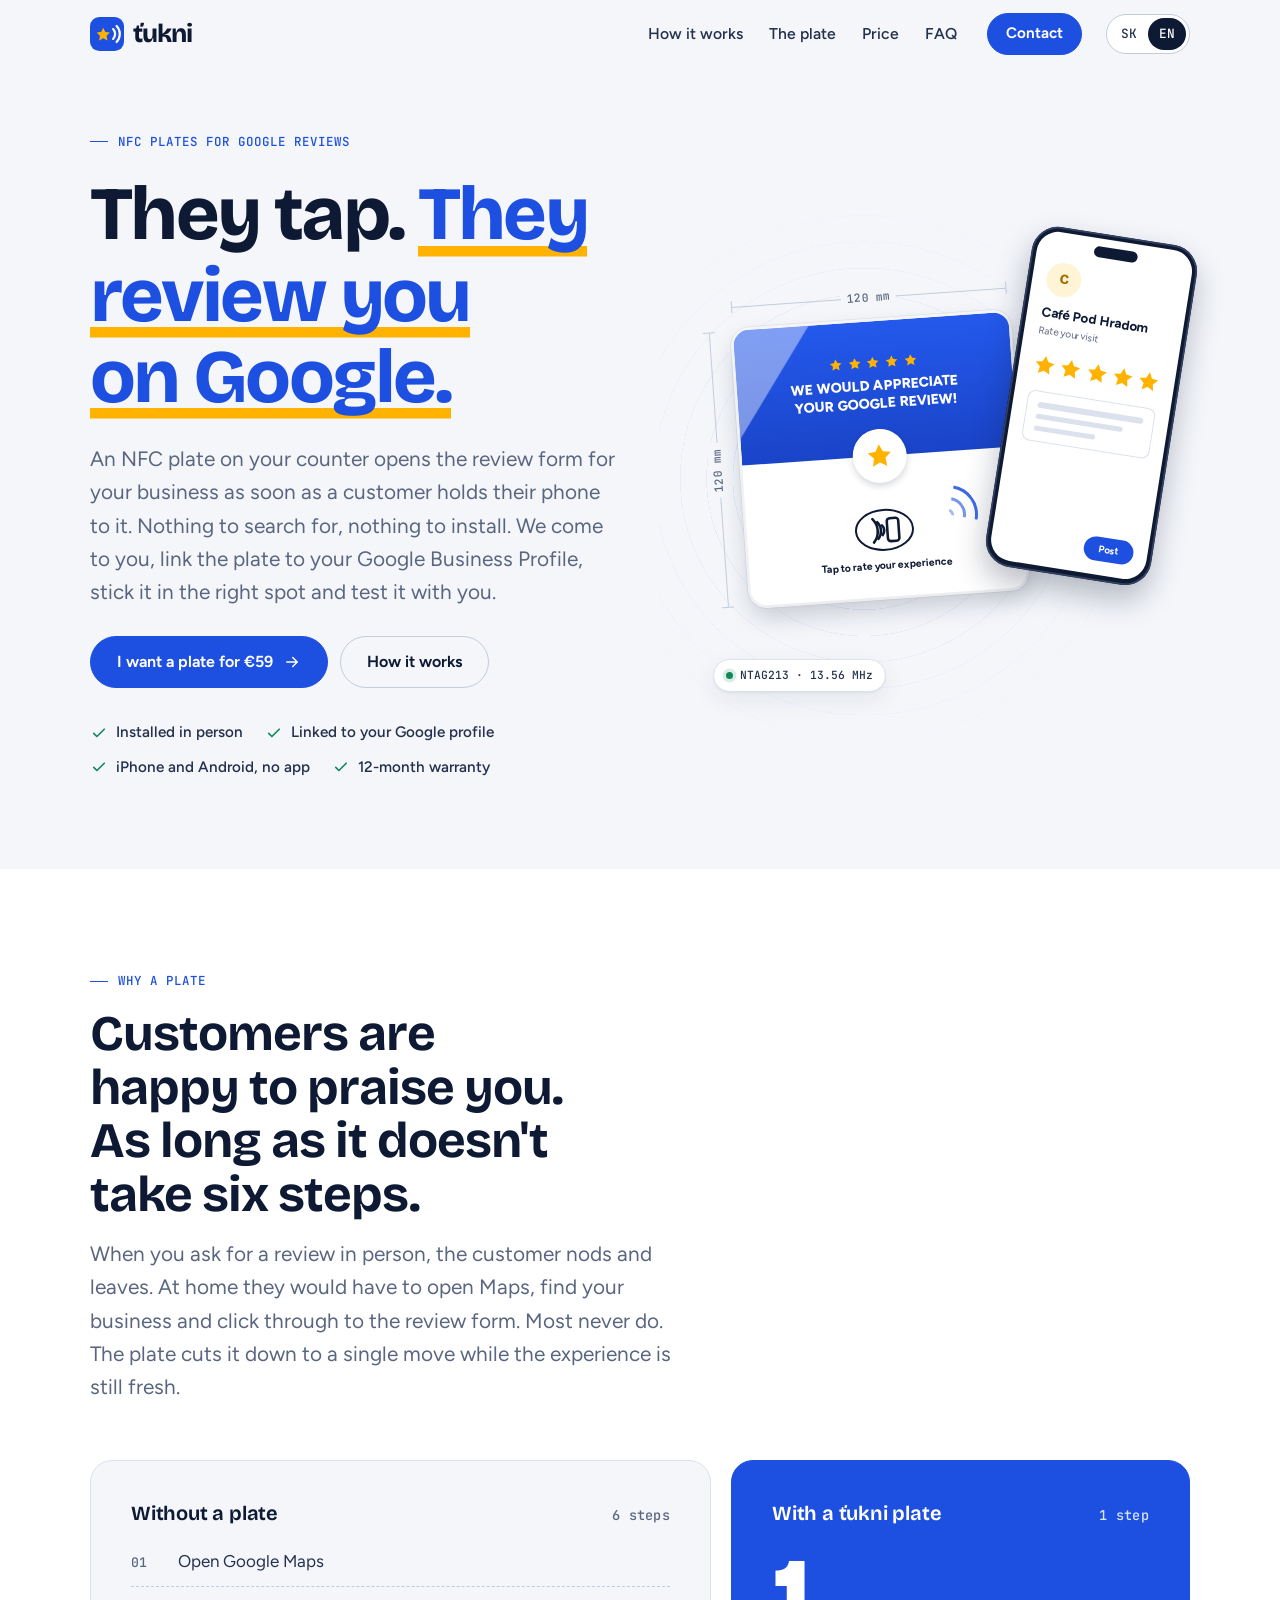
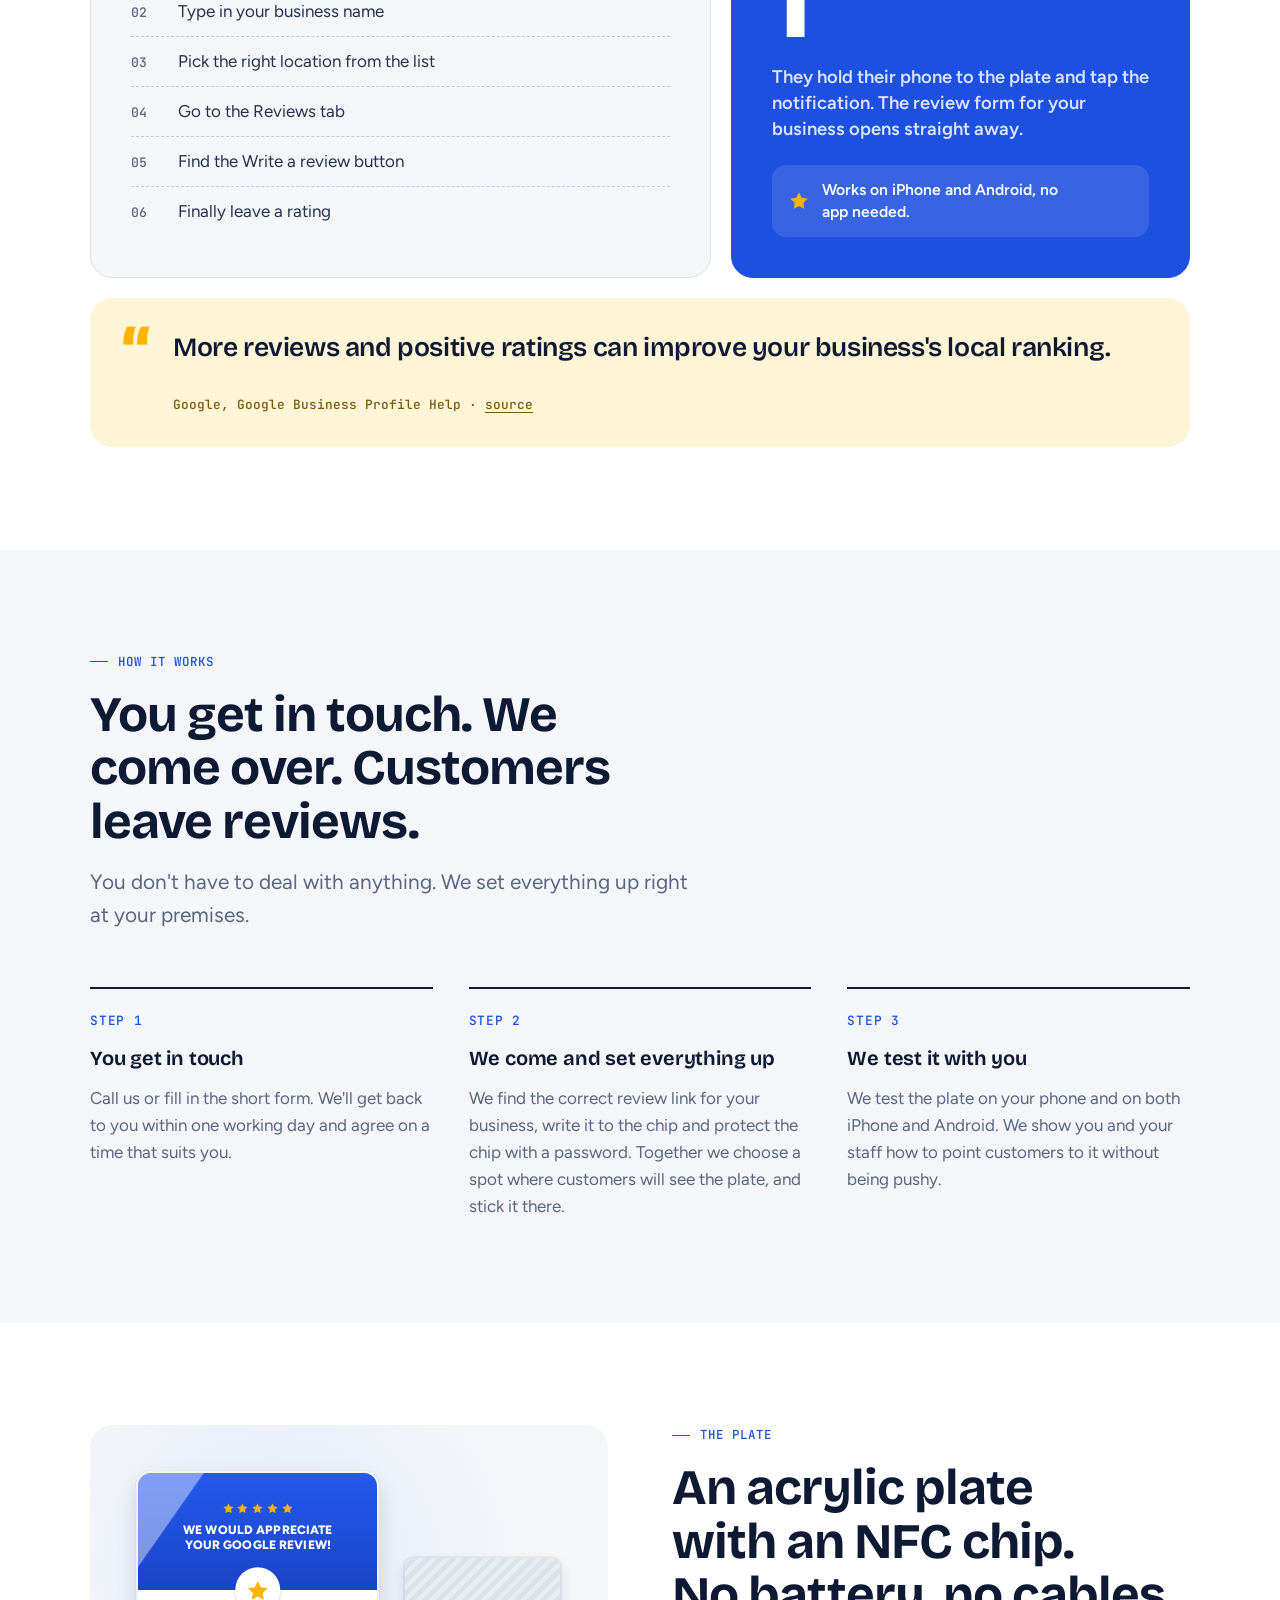
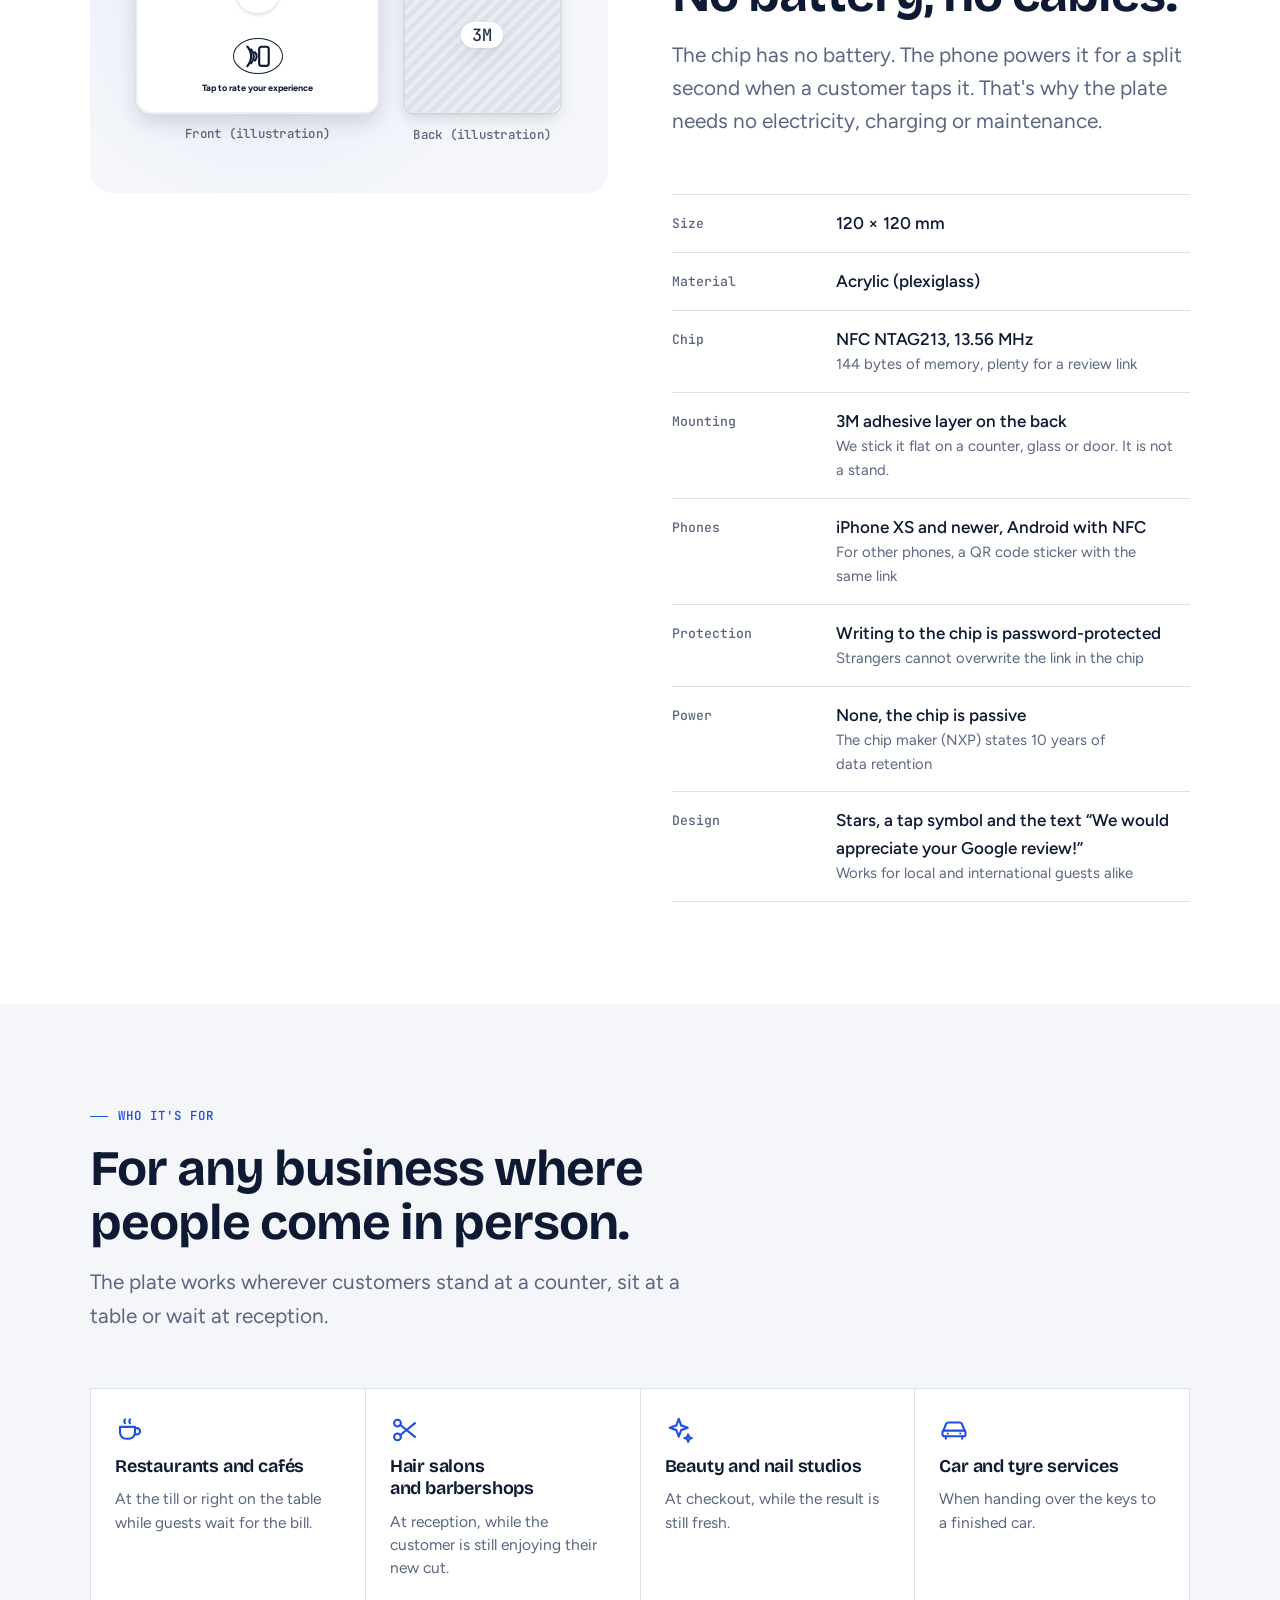
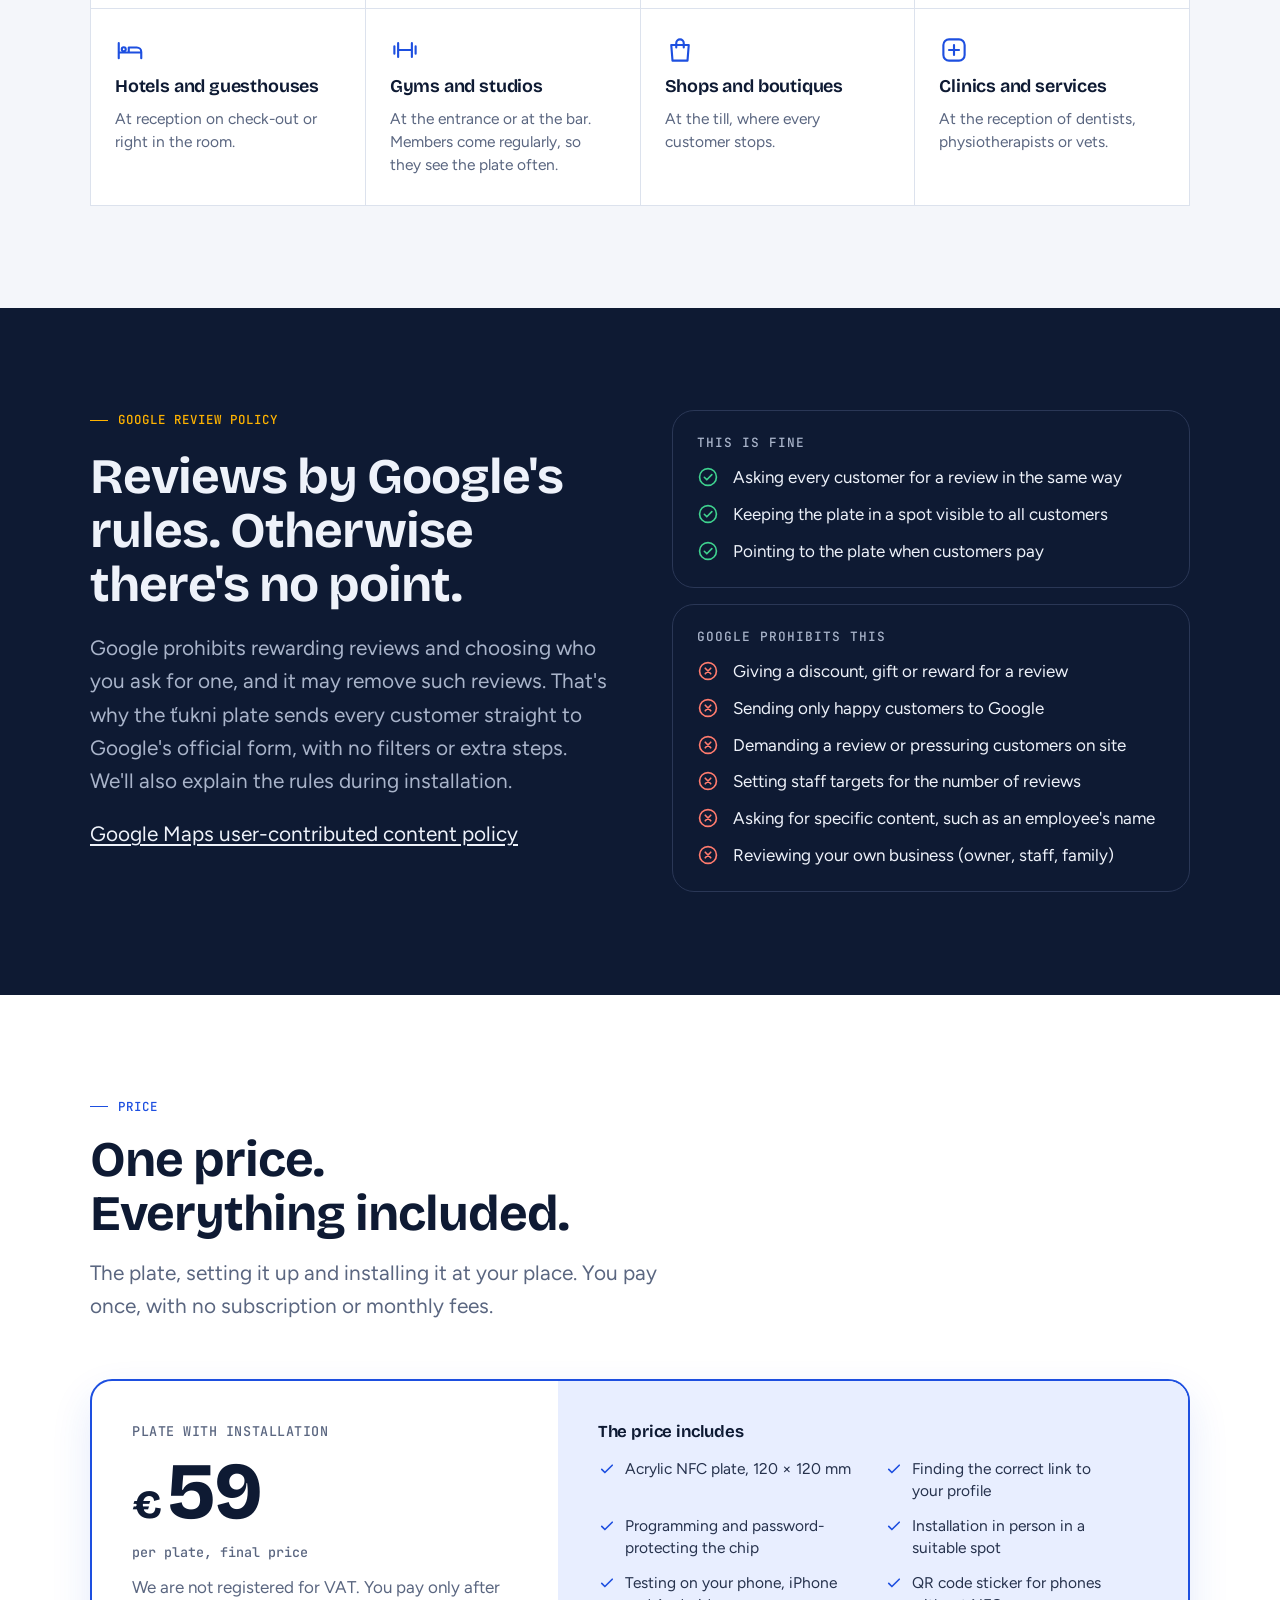
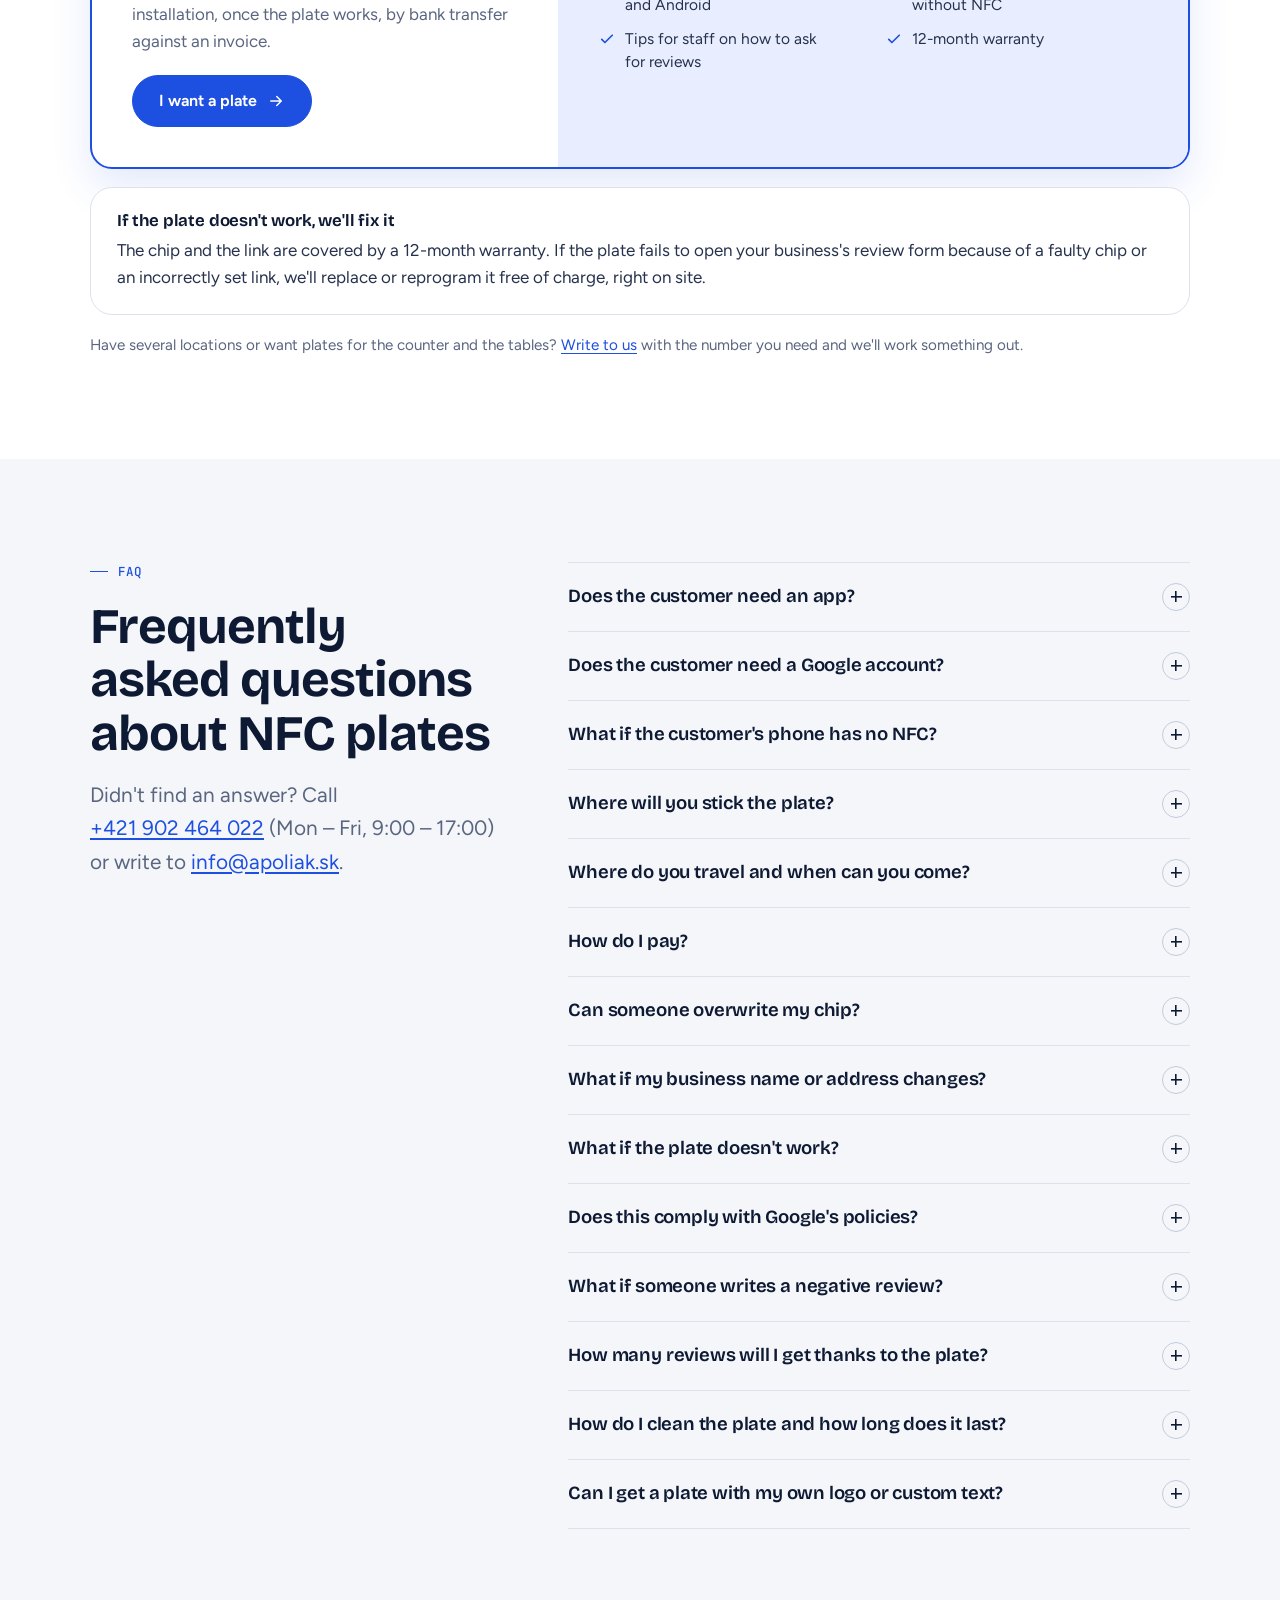
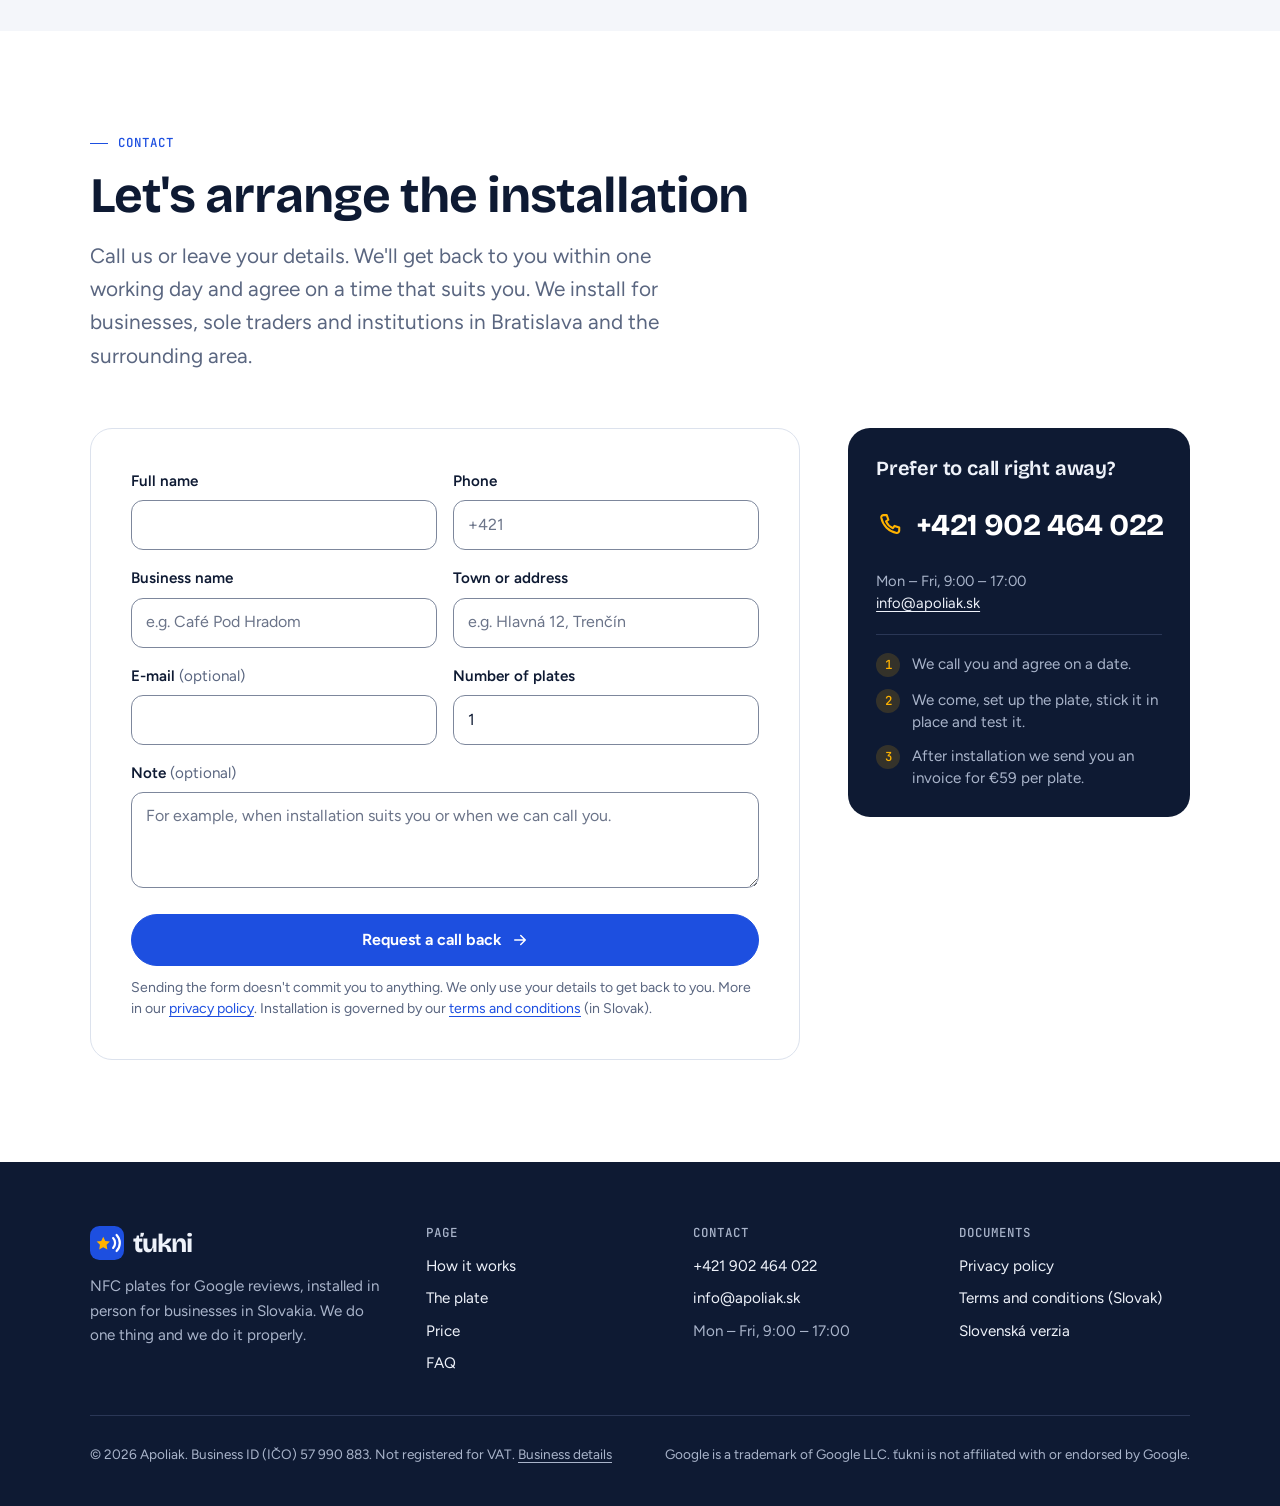
==== commit 8d9c9ae0: "Kontaktný e-mail info@apoliak.sk" ====
--- a/en/index.html
+++ b/en/index.html
@@ -380,7 +380,7 @@
         <div class="faq-aside">
           <span class="eyebrow">FAQ</span>
           <h2 id="faq-title">Frequently asked questions about NFC plates</h2>
-          <p>Didn't find an answer? Call <a href="tel:+421902464022">+421 902 464 022</a> (Mon – Fri, 9:00 – 17:00) or write to <a href="mailto:efaktury@apoliak.sk">efaktury@apoliak.sk</a>.</p>
+          <p>Didn't find an answer? Call <a href="tel:+421902464022">+421 902 464 022</a> (Mon – Fri, 9:00 – 17:00) or write to <a href="mailto:info@apoliak.sk">info@apoliak.sk</a>.</p>
         </div>
         <div class="faq-list">
           <details class="faq-item">
@@ -460,10 +460,10 @@
               data-email          = address used for the e-mail fallback when the key is empty
               Without JavaScript the form is hidden and the e-mail and phone are shown instead (noscript).
             -->
-            <noscript><p class="form-note">The form needs JavaScript. Write to us at <a href="mailto:efaktury@apoliak.sk">efaktury@apoliak.sk</a> or call <a href="tel:+421902464022">+421 902 464 022</a>.</p></noscript>
+            <noscript><p class="form-note">The form needs JavaScript. Write to us at <a href="mailto:info@apoliak.sk">info@apoliak.sk</a> or call <a href="tel:+421902464022">+421 902 464 022</a>.</p></noscript>
             <form class="order-form" id="order-form" method="post"
                   data-web3forms-key=""
-                  data-email="efaktury@apoliak.sk">
+                  data-email="info@apoliak.sk">
 
               <div class="field-grid">
                 <div class="field">
@@ -519,8 +519,8 @@
               <h3 id="success-title">Thank you, we'll be in touch.</h3>
               <p id="success-text">We'll call you within one working day to arrange the installation.</p>
               <div class="copy-line" id="success-fallback" hidden>
-                <span>Address: <strong id="fallback-email">efaktury@apoliak.sk</strong></span>
-                <a class="btn btn--ghost btn--small" id="fallback-link" href="mailto:efaktury@apoliak.sk">Open the e-mail again</a>
+                <span>Address: <strong id="fallback-email">info@apoliak.sk</strong></span>
+                <a class="btn btn--ghost btn--small" id="fallback-link" href="mailto:info@apoliak.sk">Open the e-mail again</a>
                 <label class="visually-hidden" for="order-text">Message text</label>
                 <textarea id="order-text" rows="8" readonly></textarea>
                 <button class="btn btn--ghost btn--small" type="button" id="copy-order">Copy text</button>
@@ -533,7 +533,7 @@
           <aside class="order-summary" aria-labelledby="summary-title">
             <h3 id="summary-title">Prefer to call right away?</h3>
             <a class="contact-phone" href="tel:+421902464022"><svg aria-hidden="true"><use href="#i-phone"/></svg>+421 902 464 022</a>
-            <p class="summary-contact">Mon – Fri, 9:00 – 17:00<br><a href="mailto:efaktury@apoliak.sk">efaktury@apoliak.sk</a></p>
+            <p class="summary-contact">Mon – Fri, 9:00 – 17:00<br><a href="mailto:info@apoliak.sk">info@apoliak.sk</a></p>
             <ol class="next-steps">
               <li>We call you and agree on a date.</li>
               <li>We come, set up the plate, stick it in place and test it.</li>
@@ -569,7 +569,7 @@
           <h2>Contact</h2>
           <ul>
             <li><a href="tel:+421902464022">+421 902 464 022</a></li>
-            <li><a href="mailto:efaktury@apoliak.sk">efaktury@apoliak.sk</a></li>
+            <li><a href="mailto:info@apoliak.sk">info@apoliak.sk</a></li>
             <li>Mon – Fri, 9:00 – 17:00</li>
           </ul>
         </div>
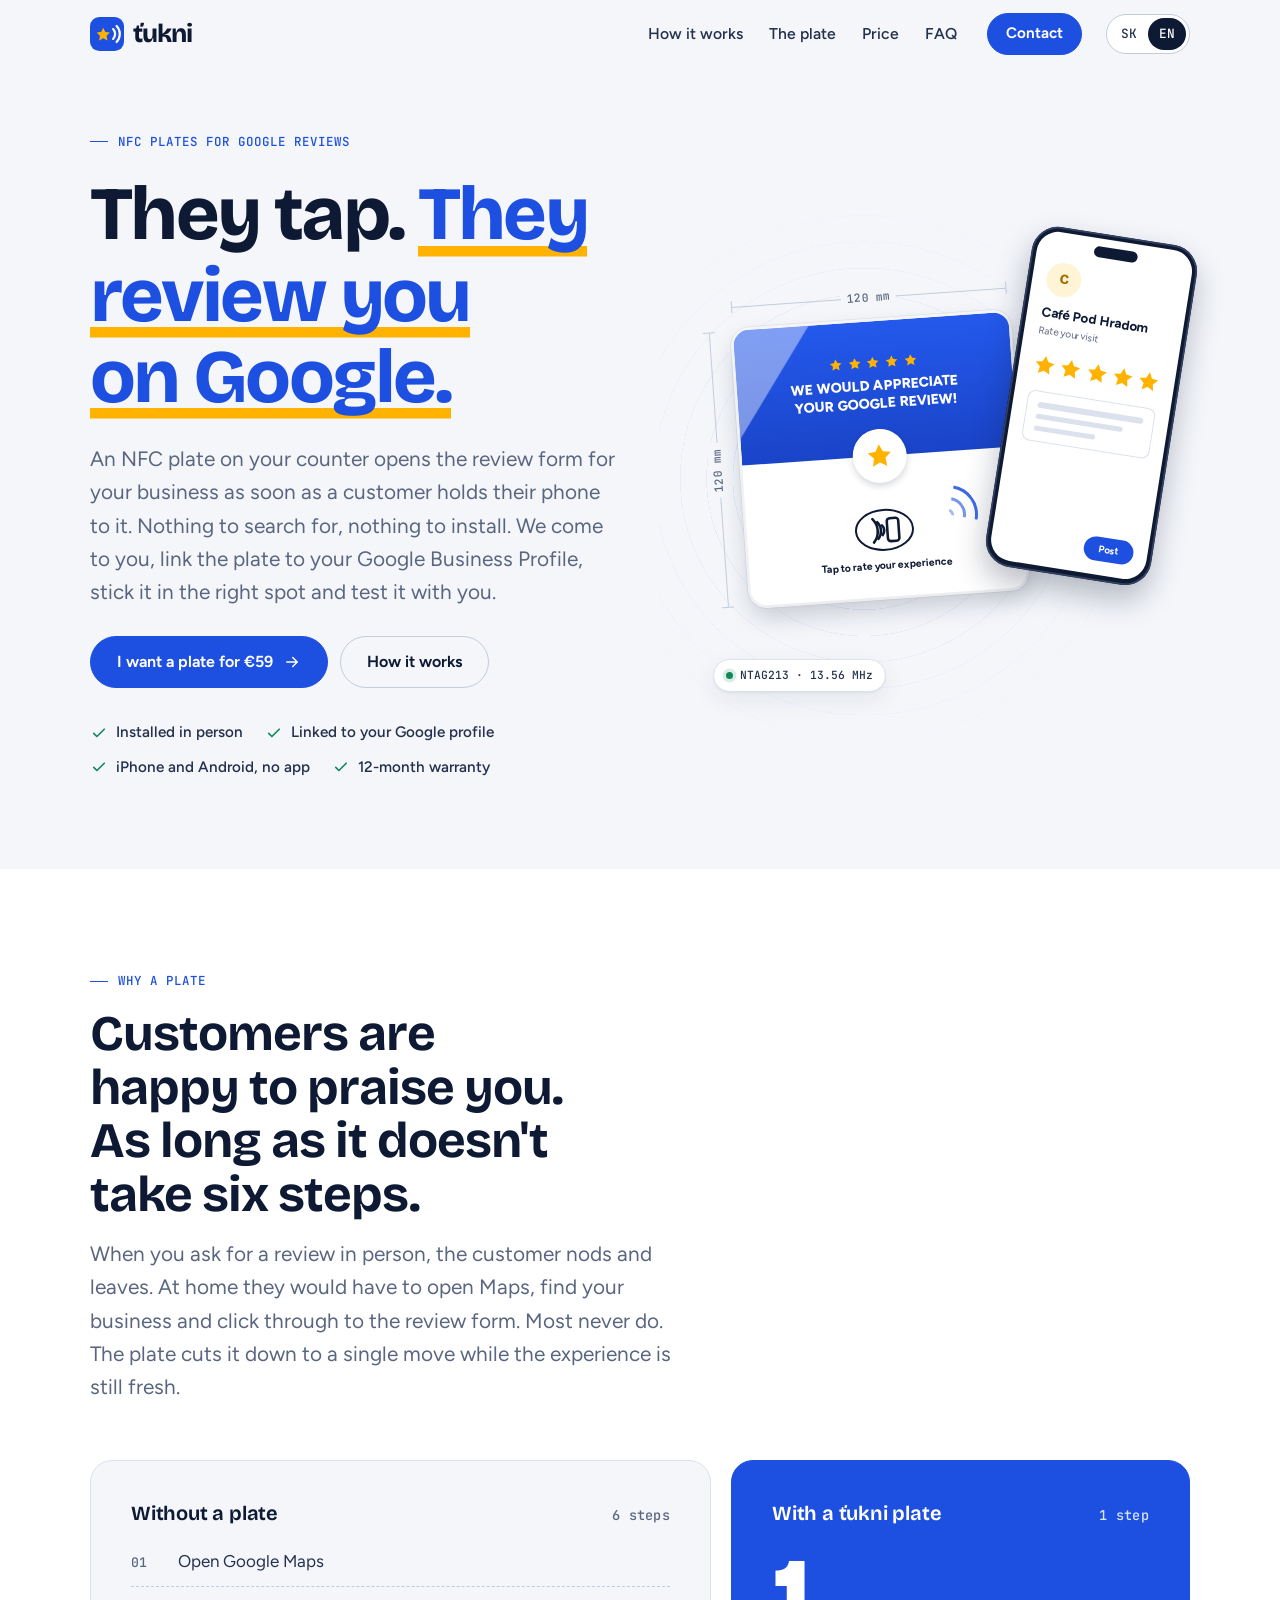
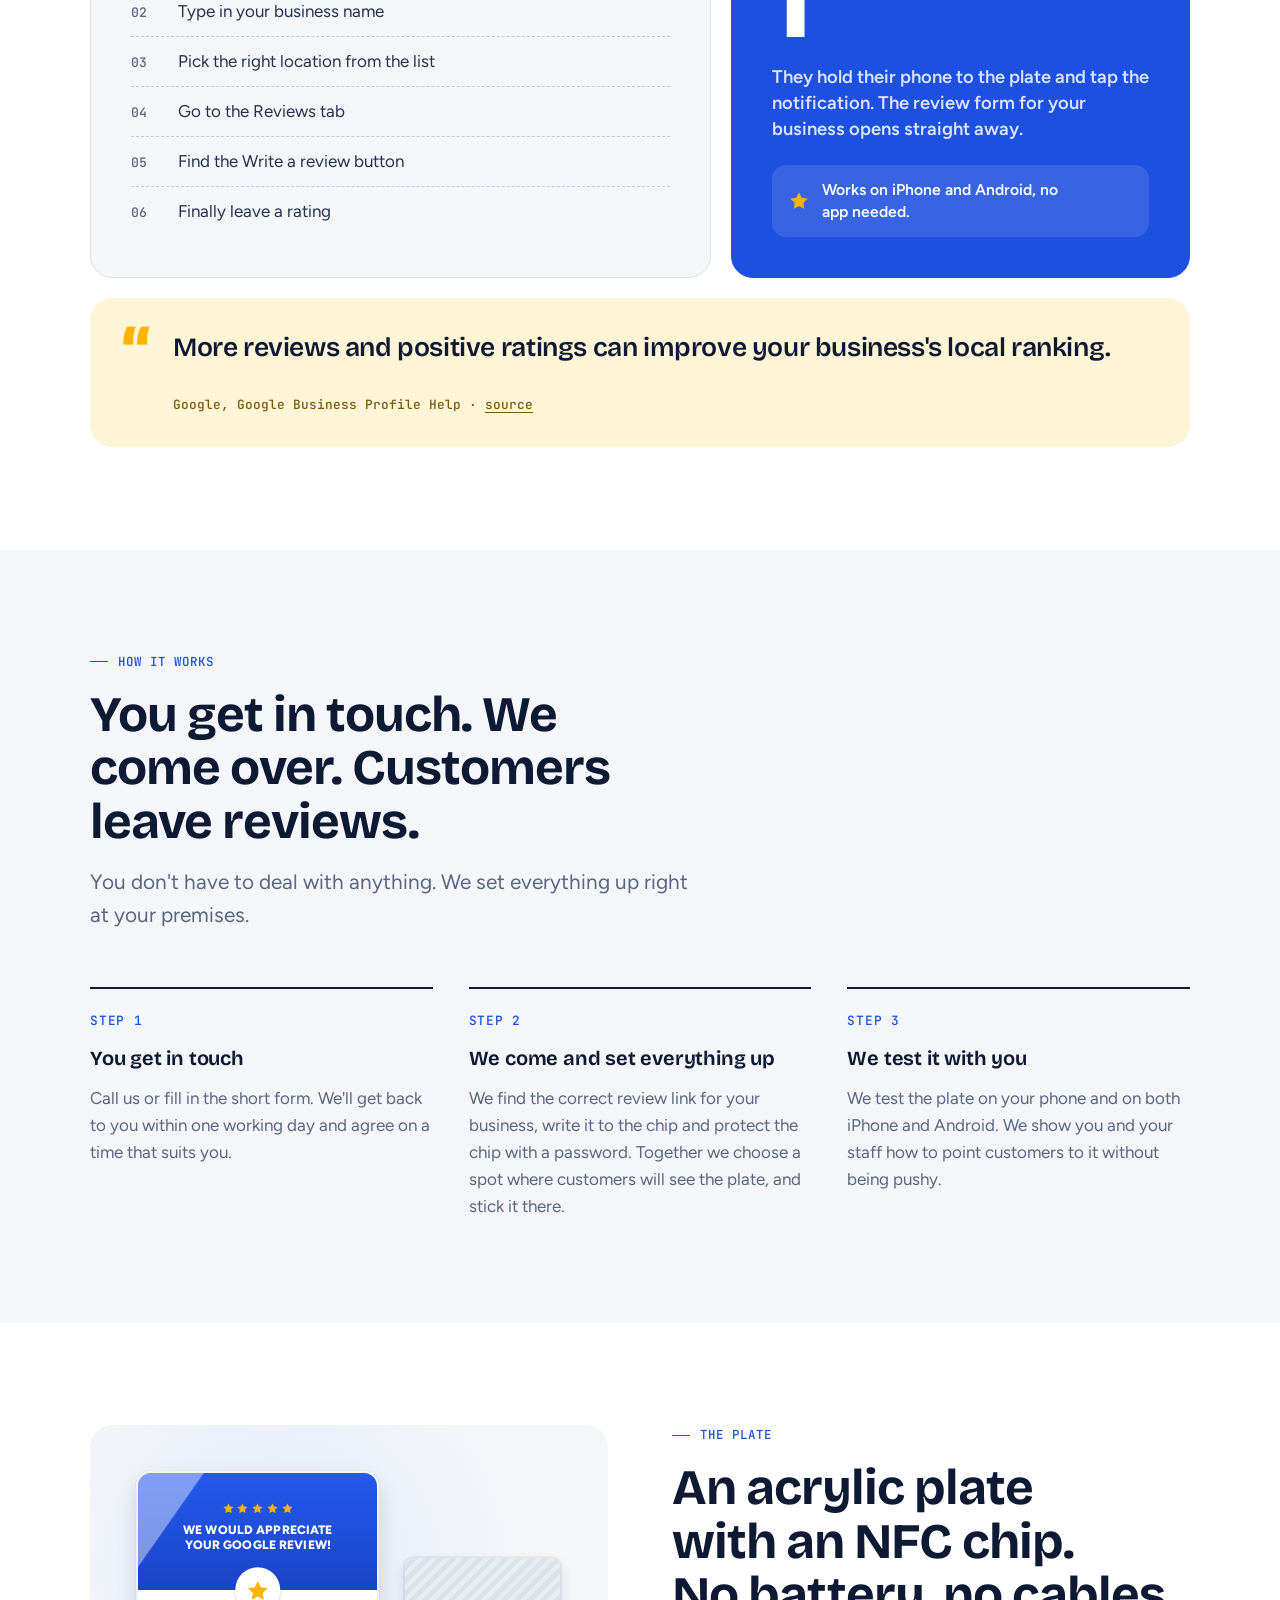
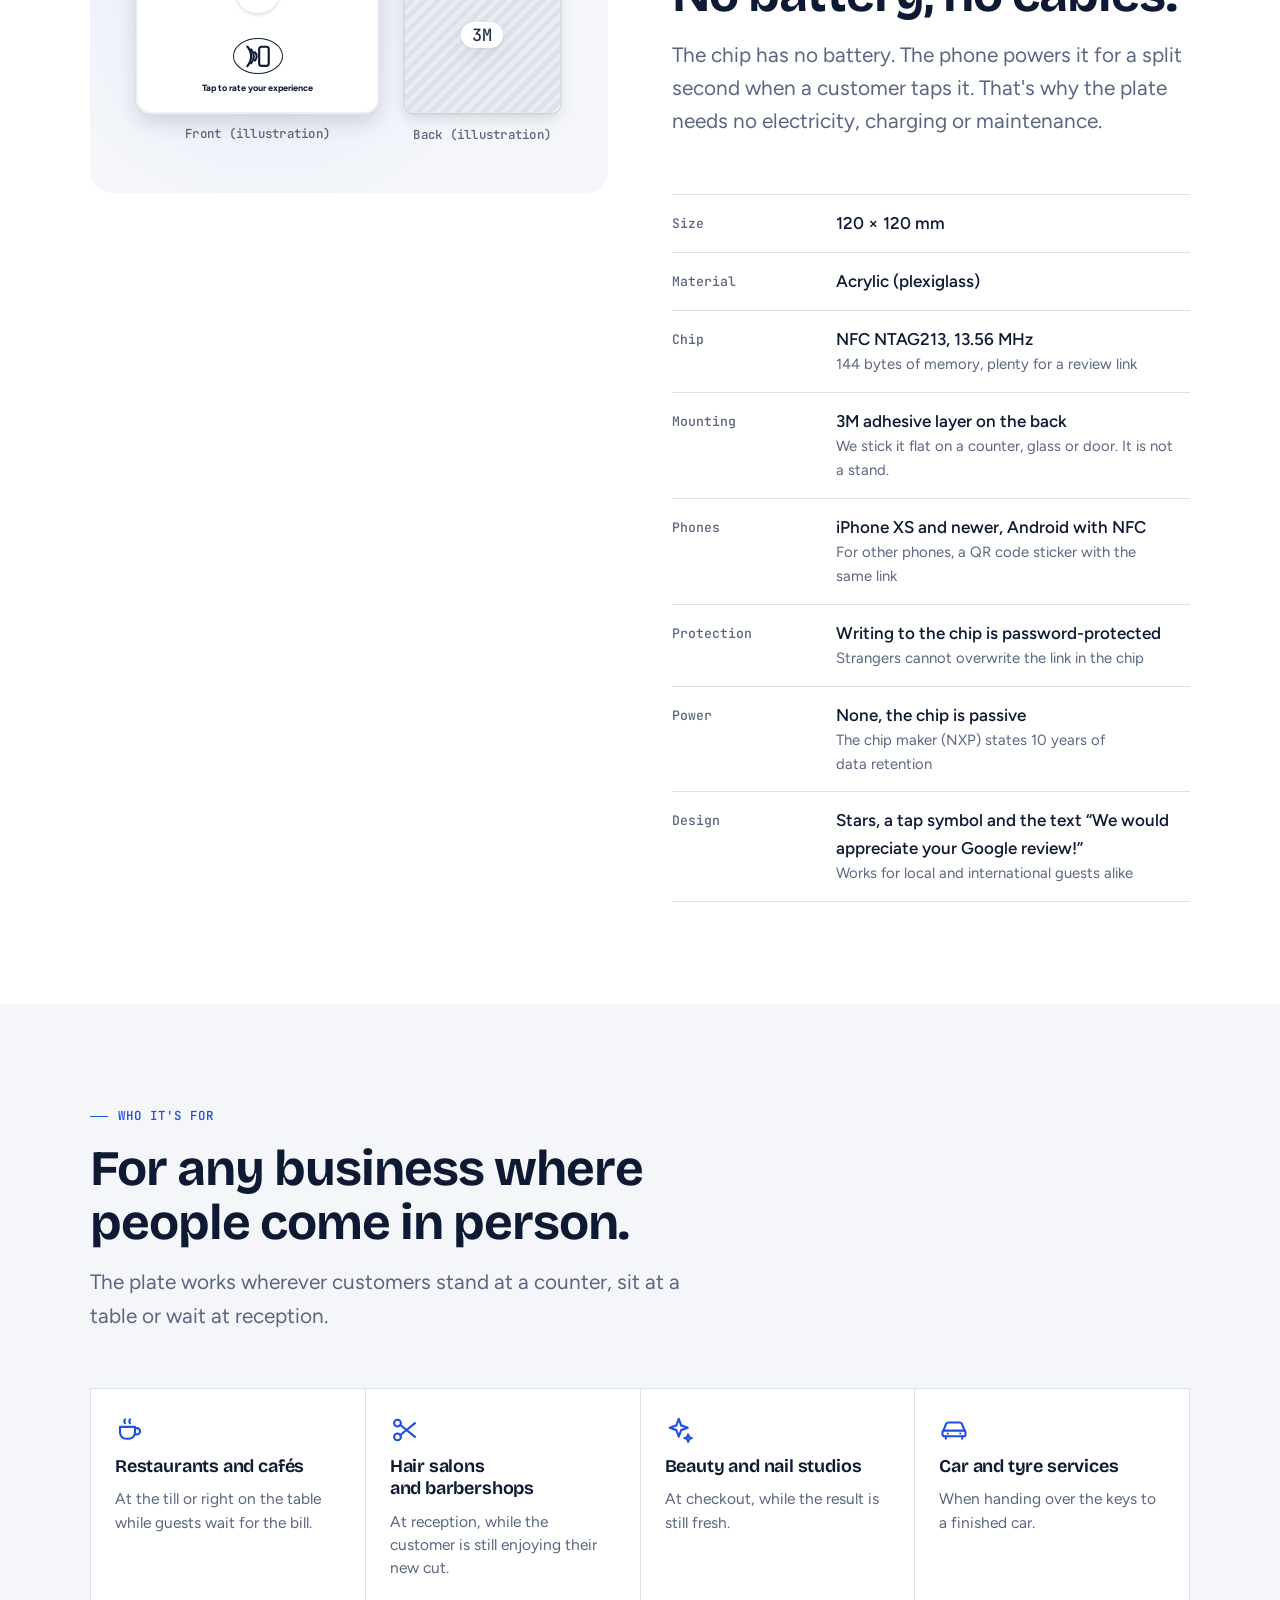
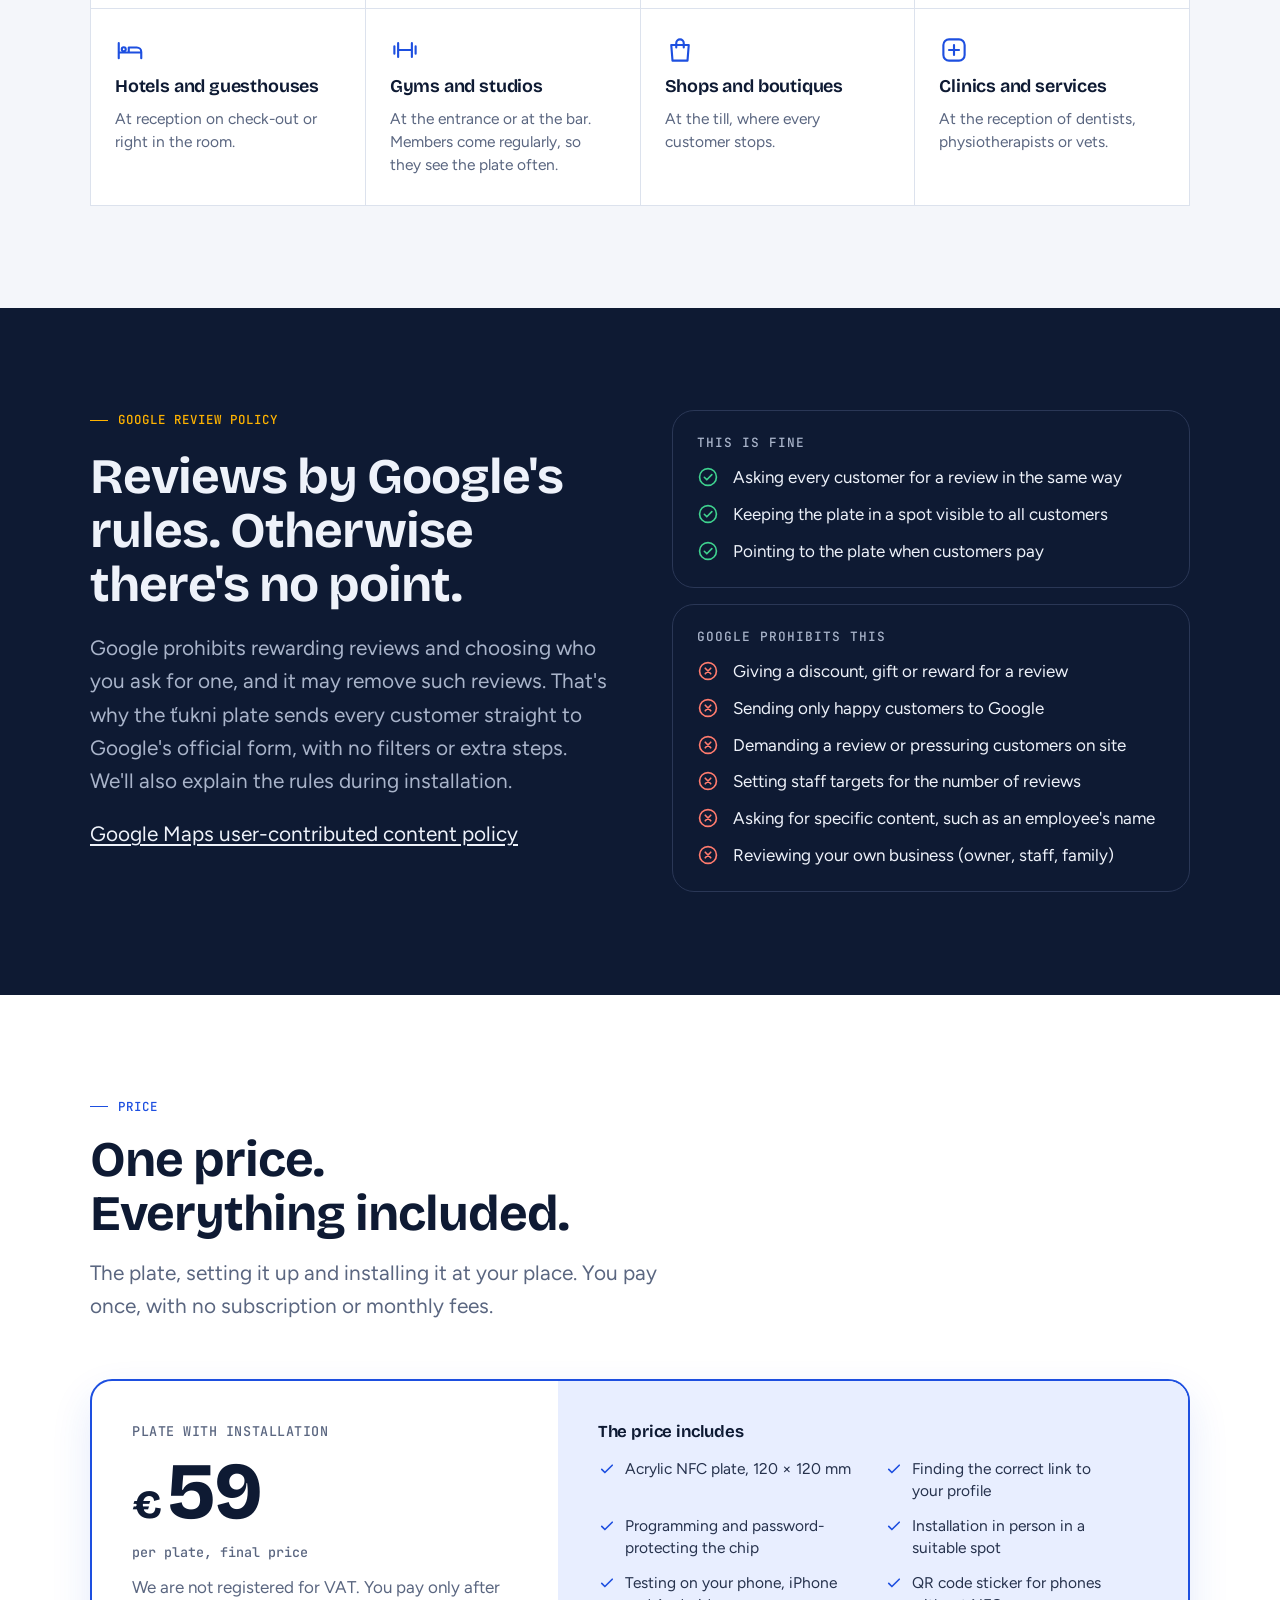
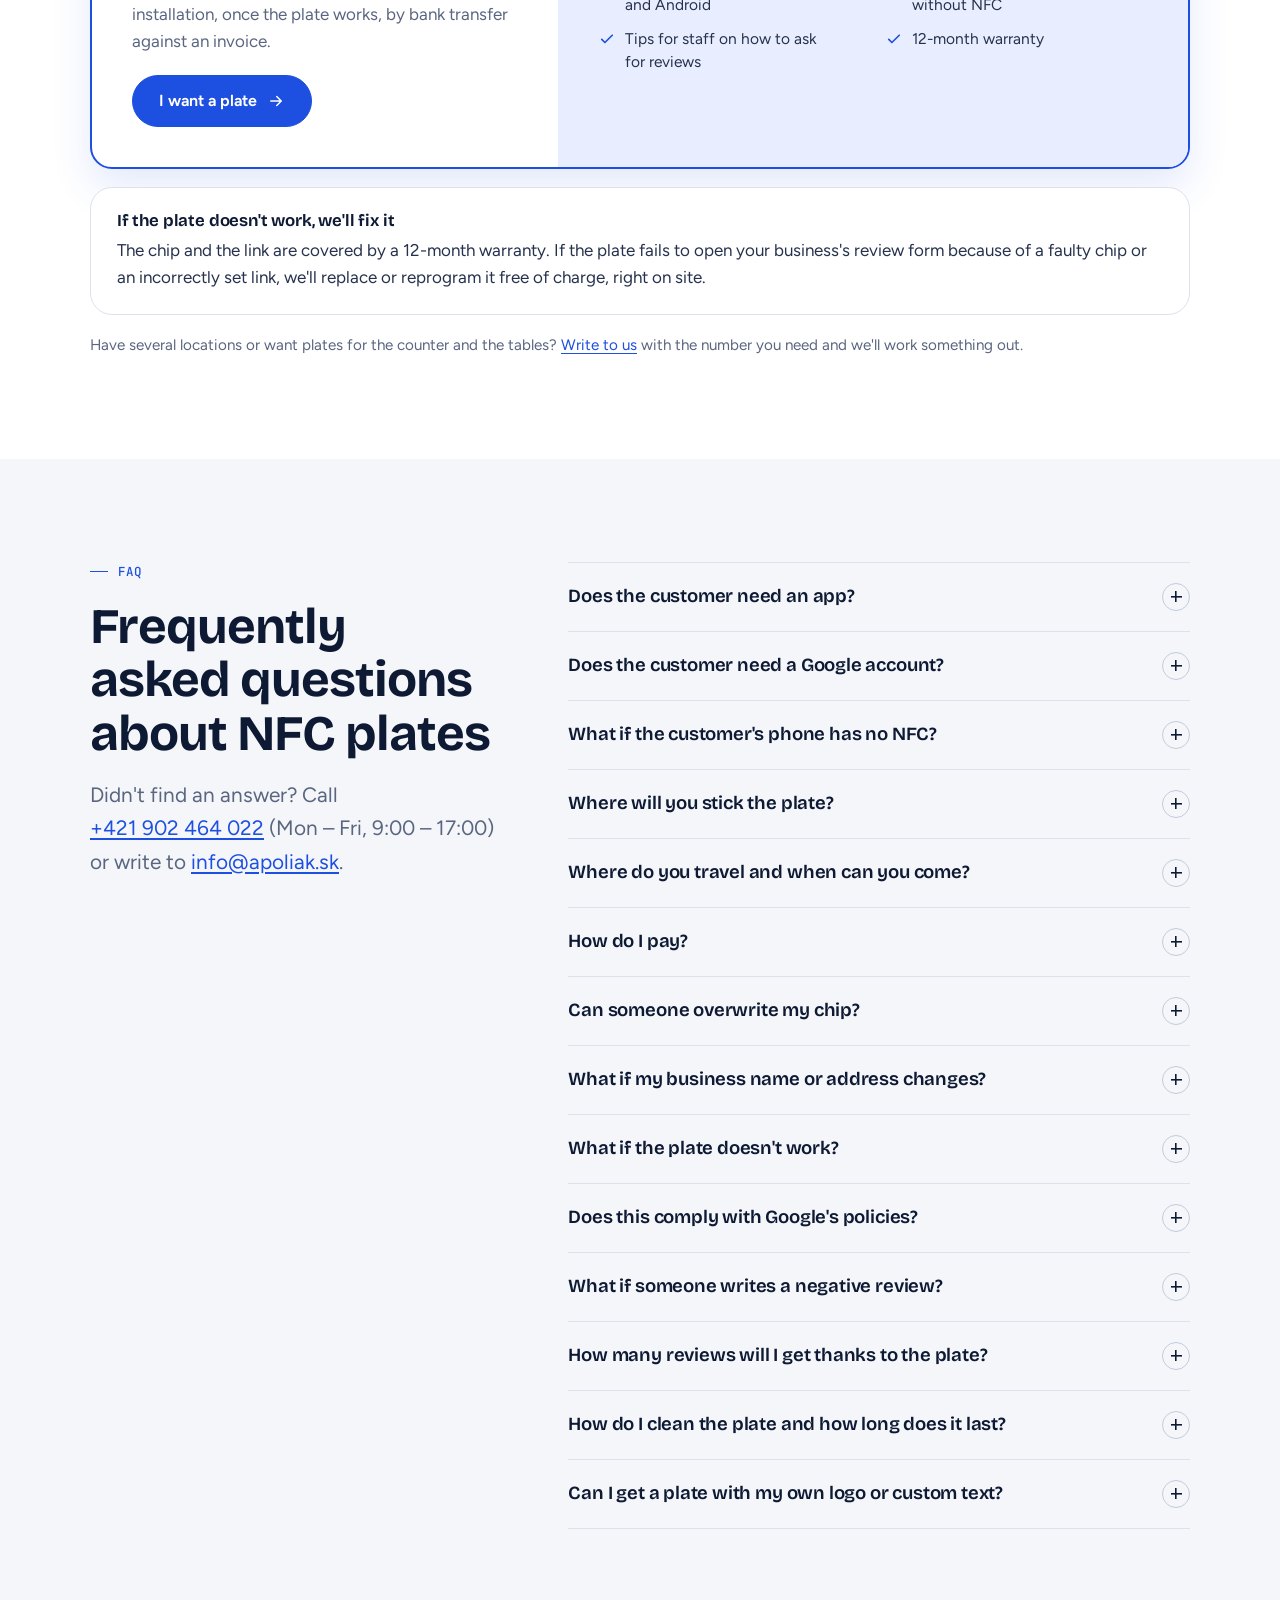
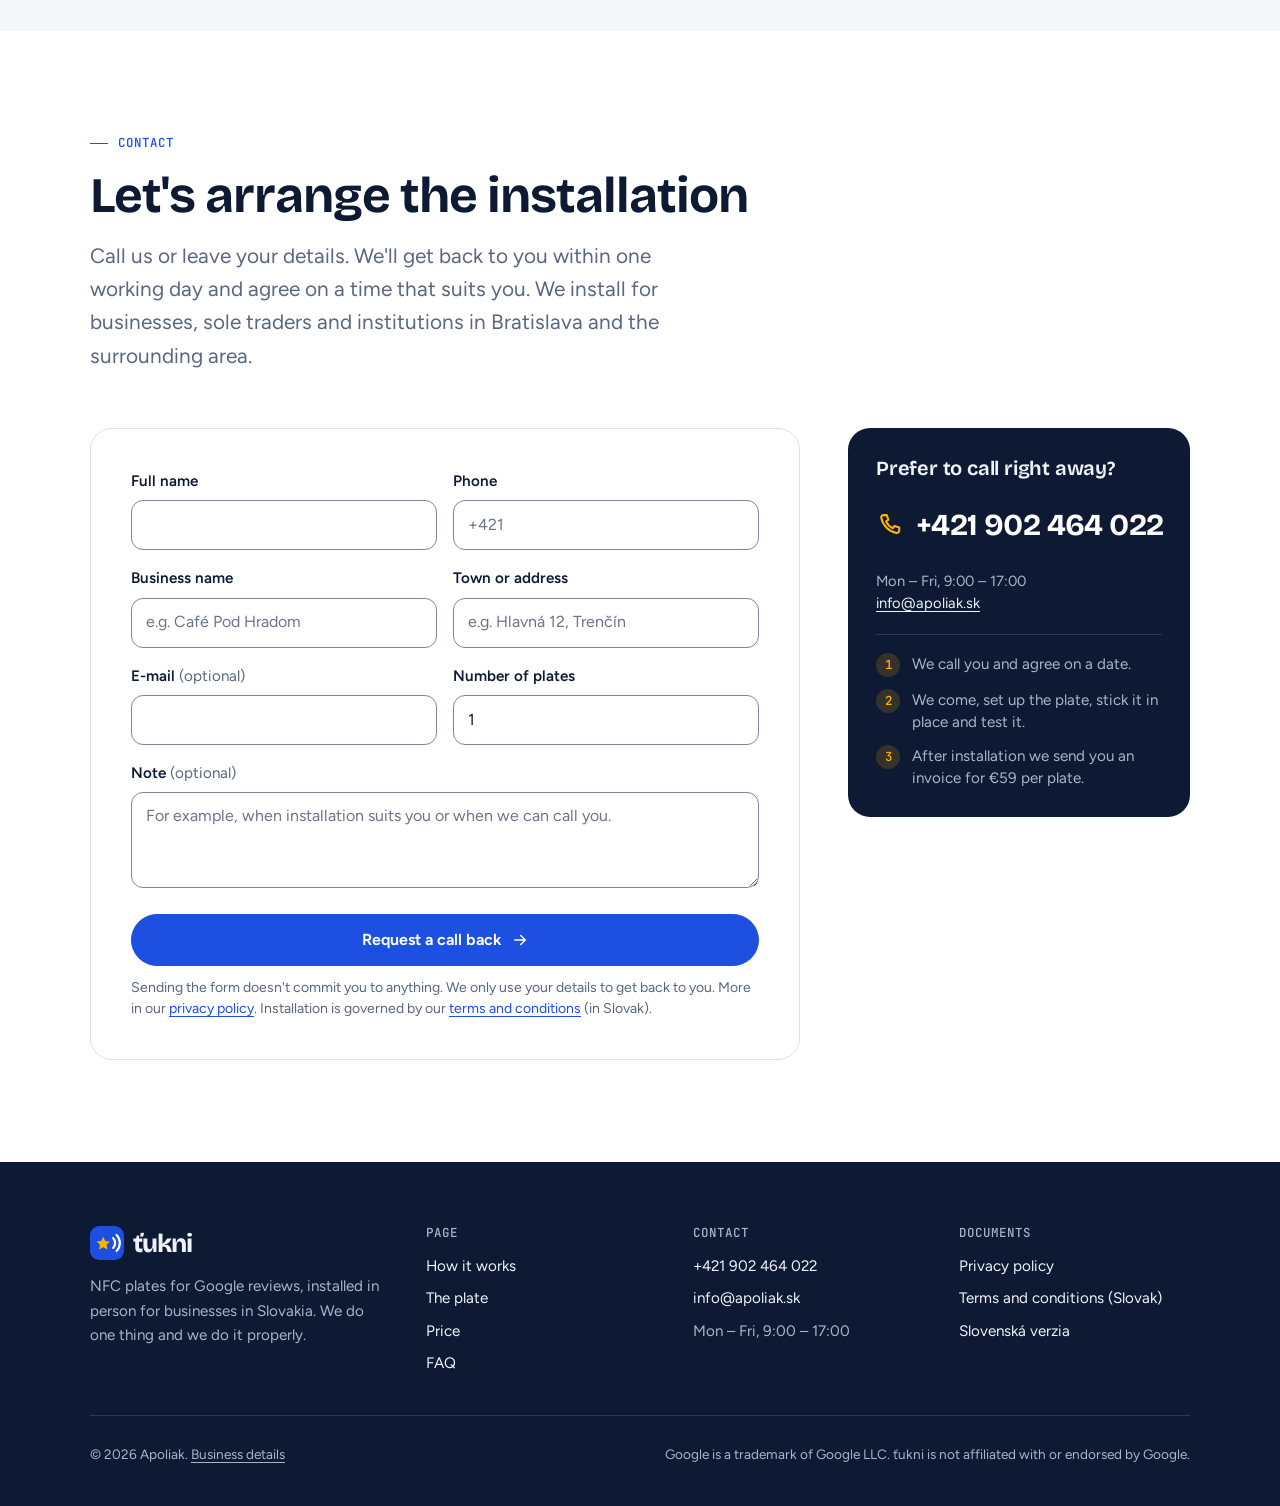
==== commit b86ac9f2: "Zákonné minimum: IČO, meno a adresa len na stránke Údaje o podnikateľovi (s miestom podnikania), vša" ====
--- a/en/index.html
+++ b/en/index.html
@@ -583,7 +583,7 @@
         </div>
       </div>
       <div class="footer-legal">
-        <p>© <span data-year>2026</span> Apoliak. Business ID (IČO) 57&nbsp;990&nbsp;883. Not registered for VAT. <a href="business-details.html" style="color:inherit">Business details</a></p>
+        <p>© <span data-year>2026</span> Apoliak. <a href="business-details.html" style="color:inherit">Business details</a></p>
         <p>Google is a trademark of Google LLC. ťukni is not affiliated with or endorsed by Google.</p>
       </div>
     </div>
